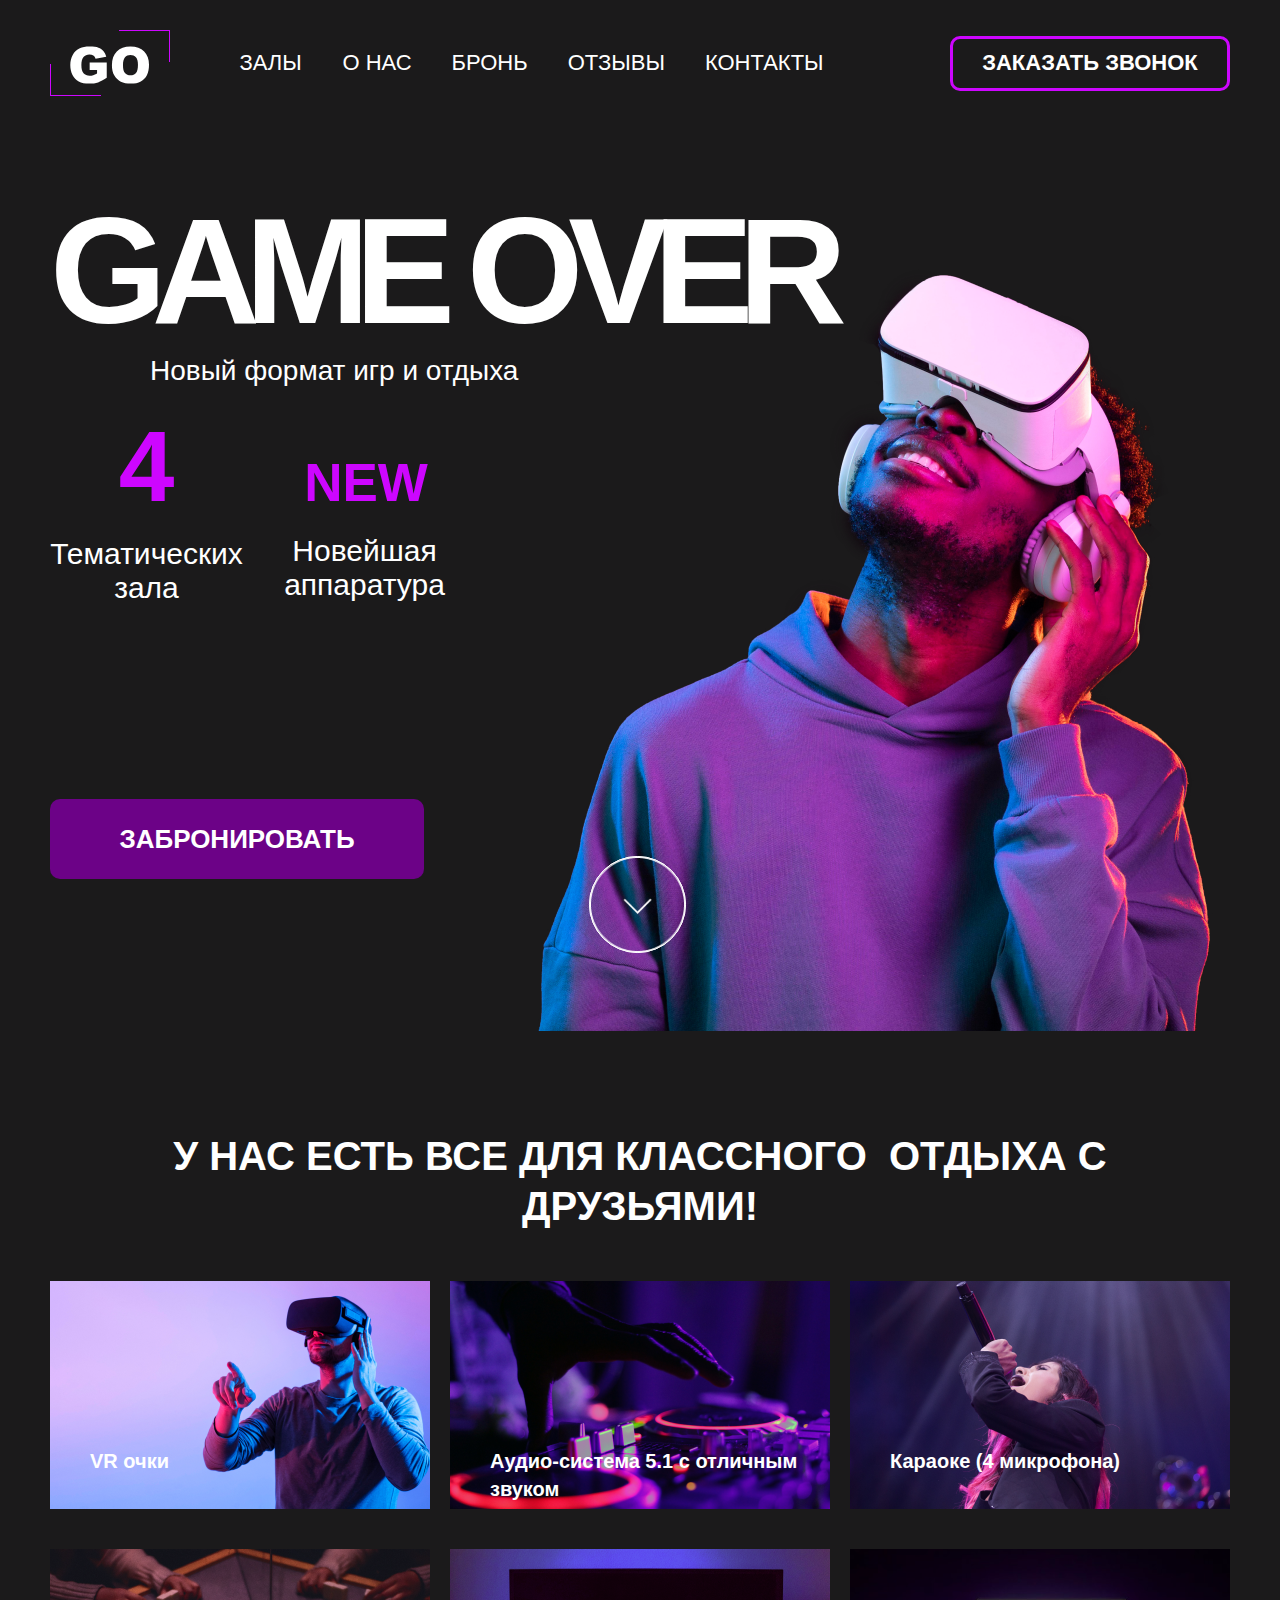
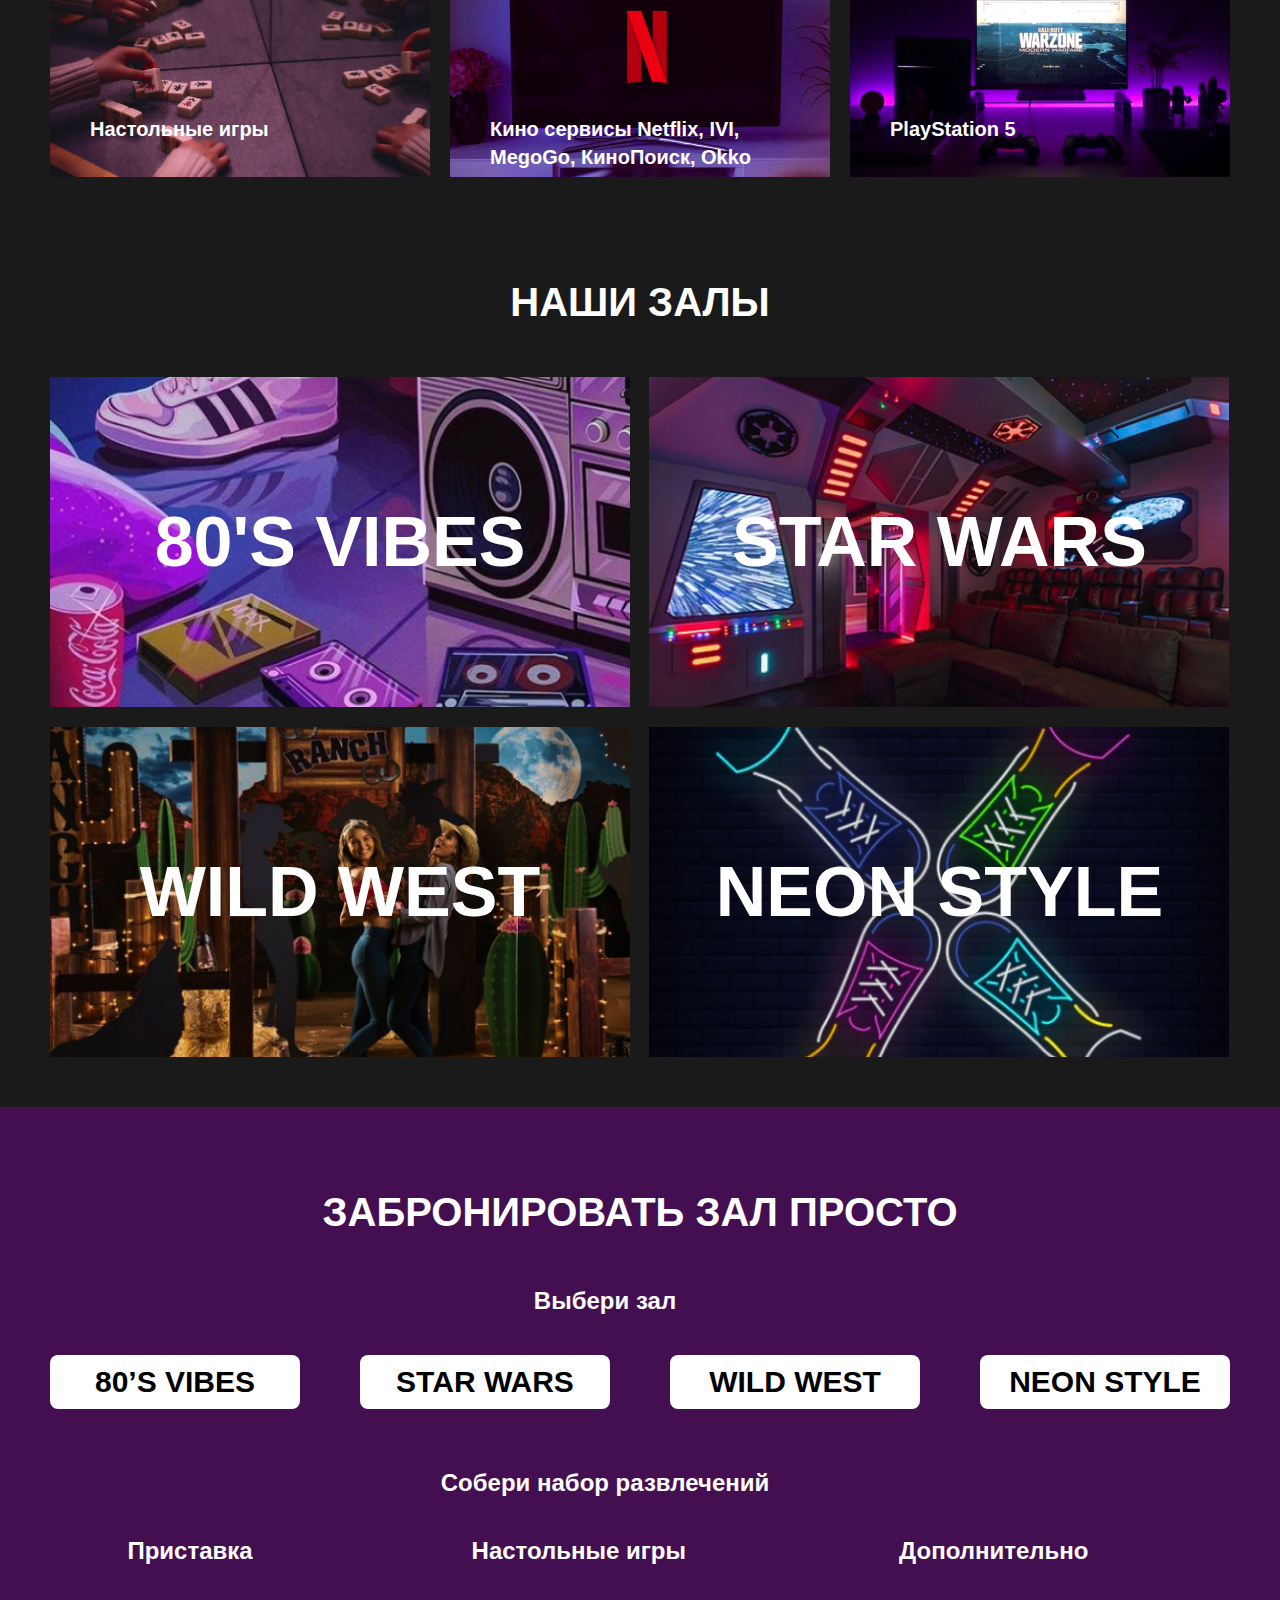
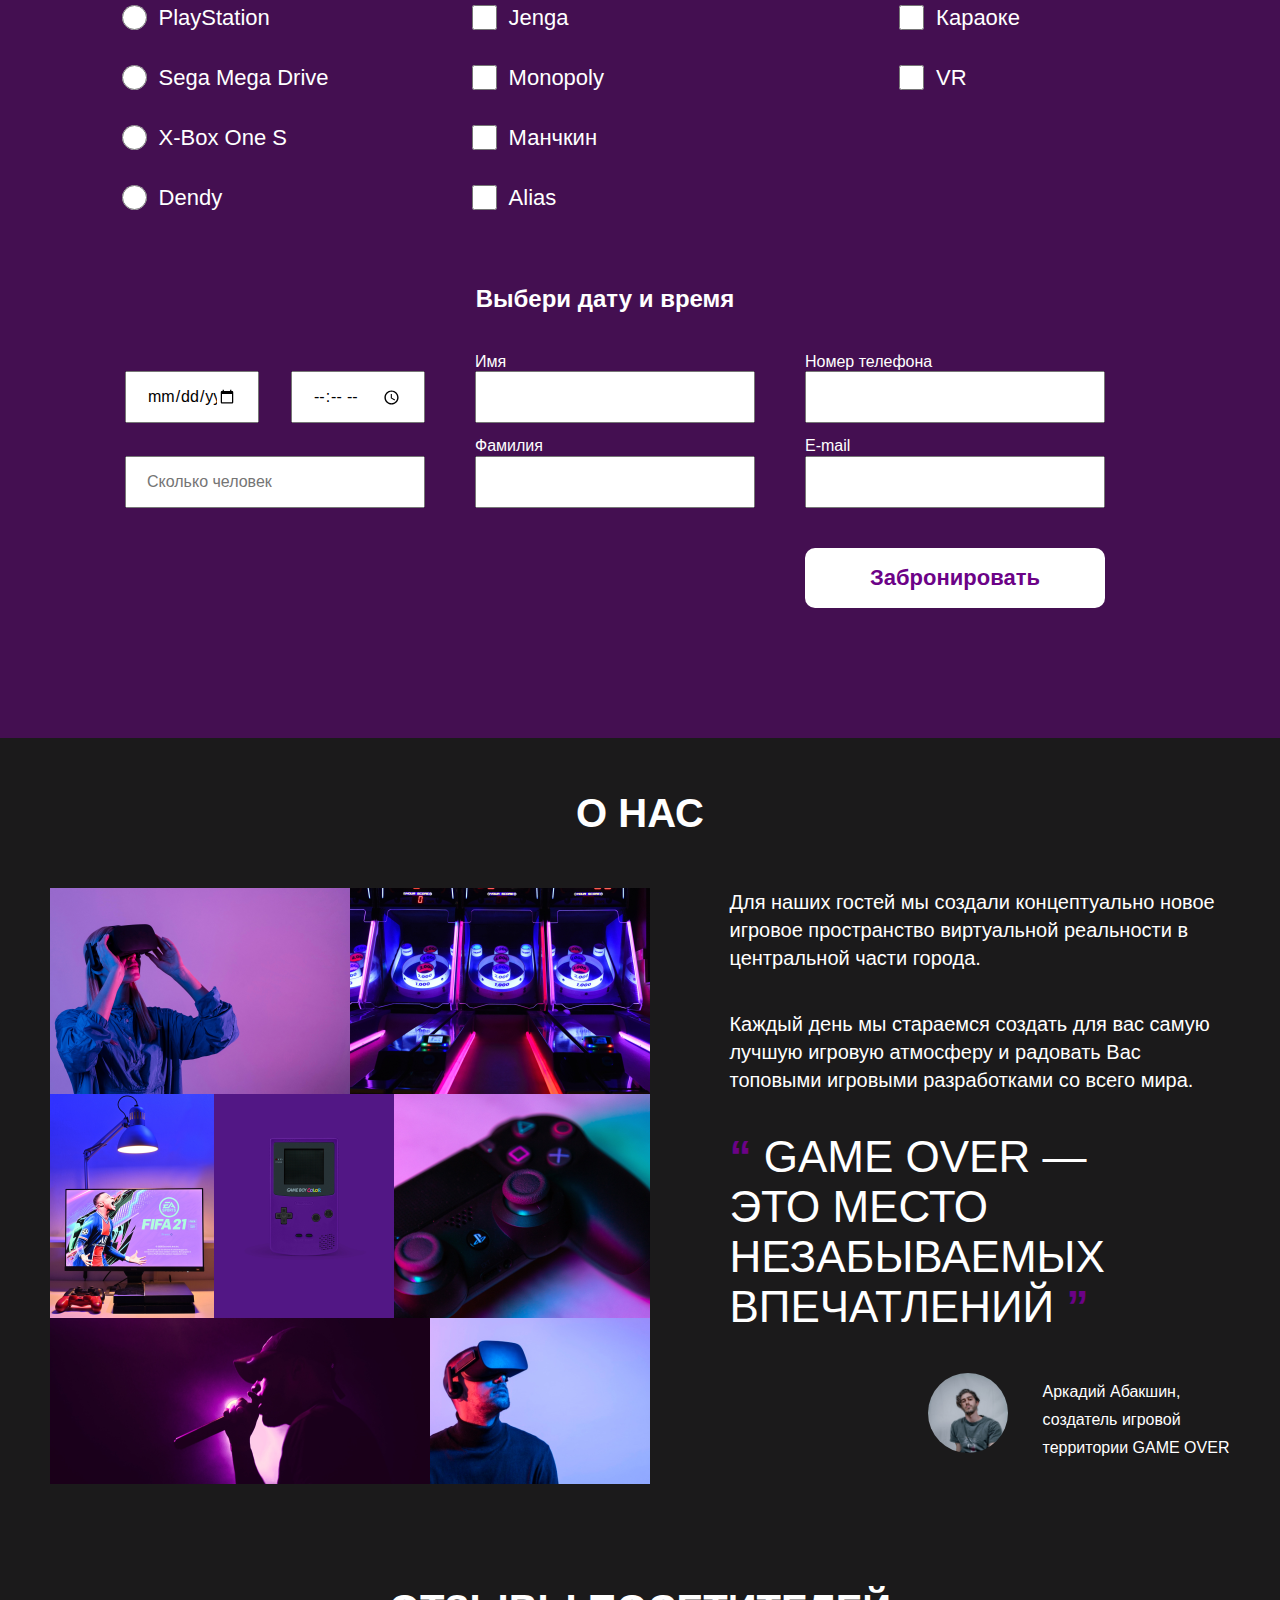
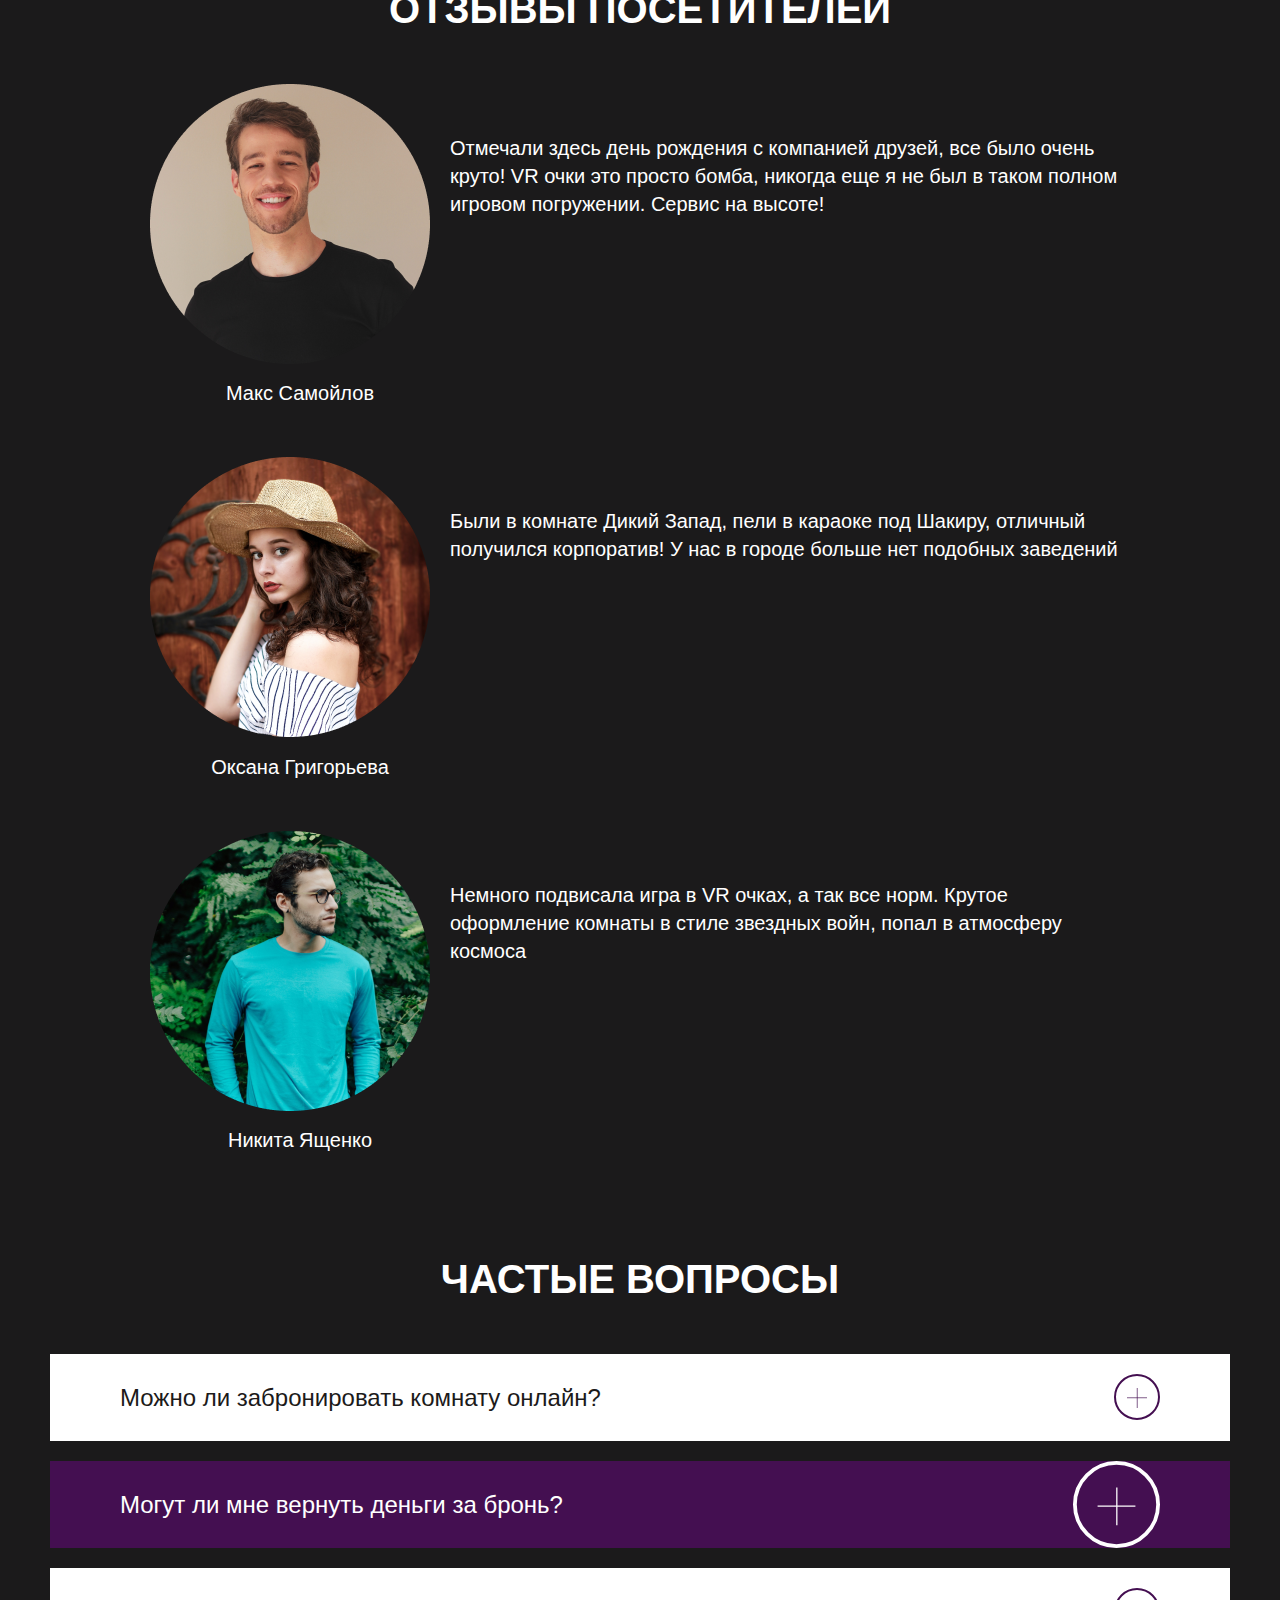
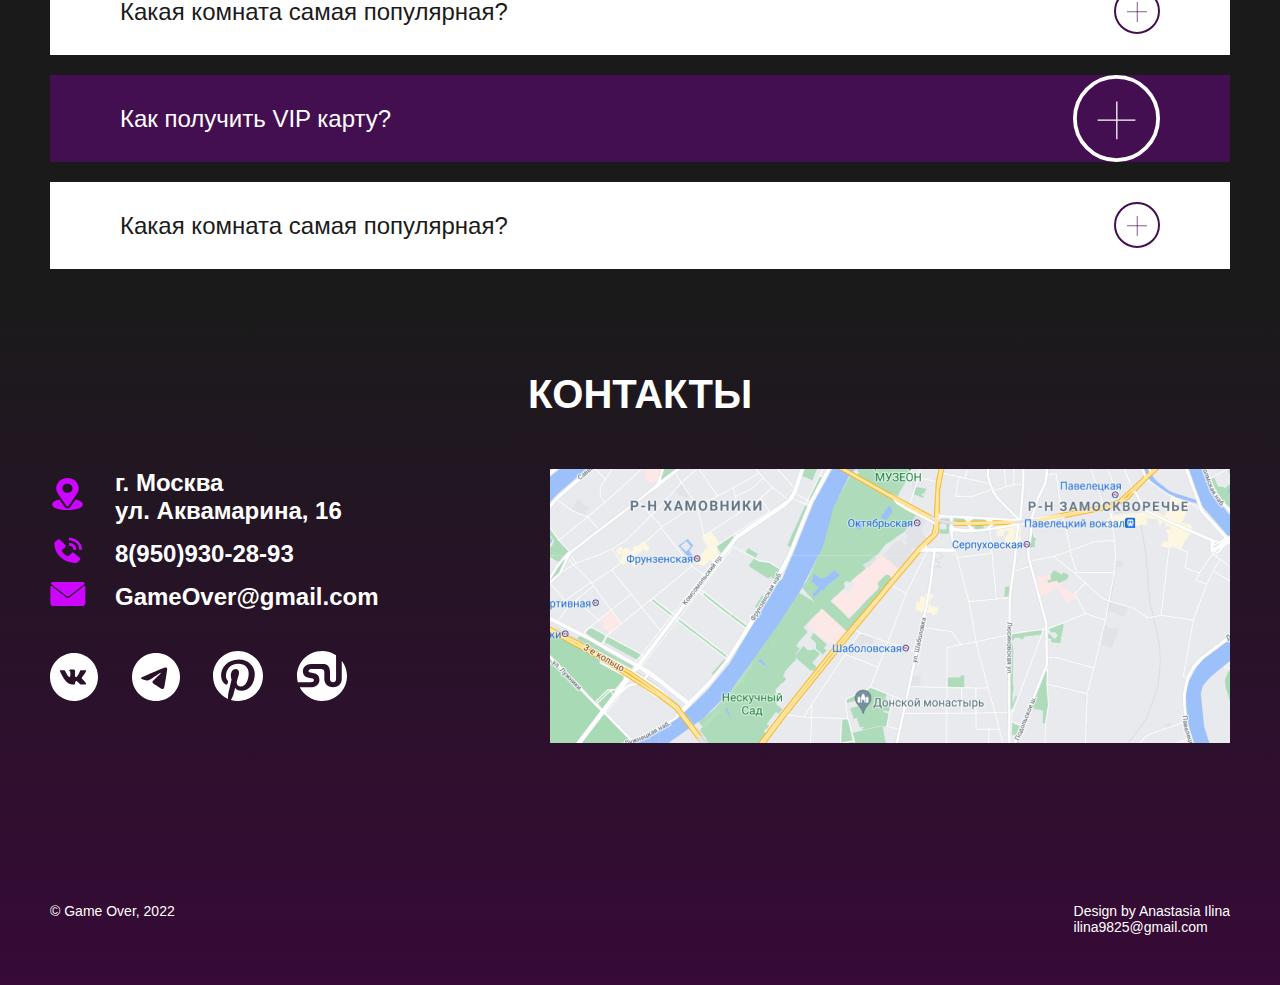
==== index.html @ ec6dc642 "поправил стили" ====
<!DOCTYPE html>
<html lang="en">
  <head>
    <meta charset="UTF-8" />
    <meta http-equiv="X-UA-Compatible" content="IE=edge" />
    <meta name="viewport" content="width=device-width, initial-scale=1.0" />
    <link rel="stylesheet" href="css/index.css" />
    <title>Document</title>
  </head>
  <body>
    <header class="header">
      <div class="container burger">
        <div class="logo">
          <img class="header__image" src="img/logo/logo.svg" alt="Логотип компании GO">
        </div>     
        <nav class="header__navigation">
          <ul class="header__list">                  
            <li class="header__item">
                <a class="header__link" href="#"> залы</a>
            </li>
            <li class="header__item">
                <a class="header__link" href="#"> О нас</a>
            </li>
            <li class="header__item">
                <a class="header__link" href="#"> Бронь</a>
            </li>
            <li class="header__item">
                <a class="header__link" href="#"> отзывы</a>
            </li>
            <li class="header__item header__item-margin">
                <a class="header__link" href="#"> Контакты</a>
            </li>
          </ul>
        </nav>
        <button class="header__button-top">Заказать звонок</button>
      </div>
    </header>

    <section class="banner">
          <div class="container">
            <div class="banner__title-container">
              <h1 class="banner__title">GAME OVER</h1>
              <p class="banner__label">Новый формат игр и отдыха</p>
              <div class="banner__column">
                <ul class="banner__list">
                  <li class="banner__item">
                    <p class="banner__text banner__text-4">4</p>
                  </li>
                  <li class="banner__item">
                    <p class="banner__text">Тематических зала</p>
                  </li>
                </ul>
                <ul class="banner__list">
                  <li class="banner__item">
                    <p class="banner__text banner__text-new">New</p> 
                  </li>
                  <li class="banner__item">
                    <p class="banner__text banner__text-newest">Новейшая аппаратура</p>
                  </li>
                </ul>
              </div>

              <button class="banner__button banner__button-btn">Забронировать</button>
              <button class="banner__button banner__button-btn2"><img src="img/down.png" alt=""></button>
              <a href="#galery" class="banner__button banner__button-btn2"></a>
            </div>
          </div>
    </section>
     
    <section class="our" id="galery">
      <div class="container">
          <h2 class="subtitle">У нас есть все для классного
            &nbsp;отдыха с друзьями!</h2>
          <ul class="our__list">
            <li class="our__item vr">
              <p class="our__text">VR очки</p>
            </li>
            <li class="our__item audio">
              <p class="our__text">Аудио-система 5.1  с отличным звуком</p>
            </li>
            <li class="our__item karaoke">
              <p class="our__text">Караоке (4 микрофона)</p>
            </li>
            <li class="our__item table-game">
              <p class="our__text">Настольные игры</p>
            </li>
            <li class="our__item cinema">
              <p class="our__text">Кино сервисы Netflix, IVI, MegoGo, КиноПоиск, Okko</p>
            </li>
            <li class="our__item game-station">
              <p class="our__text">РlаyStаtiоn 5</p>
            </li>
          </ul>
        </div>
    </section>

    <section class="halls">
        <div class="container">
          <h2 class="subtitle">наши залы</h2>
          <ul class="halls__list">
            <li class="halls__item old-vibes">
              <a href="#" class="halls__link">80's 
              vibes</a></li>
            <li class="halls__item star-wars">
              <a href="#" class="halls__link">star 
              wars</a> </li>
            <li class="halls__item wild-west">
              <a href="#" class="halls__link">wild 
              west</a> </li>
            <li class="halls__item neon-style">
              <a href="#" class="halls__link"> neon
               style</a></li>
          </ul>
        </div>
    </section>

    <section class="booking reserve">
        <div class="container">
          <form class="booking__form" action="https://jsonplaceholder.typicode.com/posts" id="my-form" method="post">
            <h2 class="subtitle booking__main container__title">Забронировать зал просто</h2>
            
           <fieldset class="booking__hall">
              <legend class="booking__title">Выбери зал</legend>
                
                  <input class="booking__input" id="rooms1" name="radio" type="radio" value="80’s vibes">
                  <label class="booking__btn" for="rooms1" >80’s vibes</label>
               
                  <input class="booking__input" id="rooms2" name="radio" type="radio" value="Star wars">
                  <label class="booking__btn" for="rooms2" >Star wars</label>
              
                  <input class="booking__input" id="rooms3" name="radio" type="radio" value="Wild west">
                  <label class="booking__btn" for="rooms3" >Wild west</label>
       
                  <input class="booking__input" id="rooms4" name="radio" type="radio" value="Neon style">
                  <label class="booking__btn" for="rooms4" >Neon style</label>
              

            </fieldset>
            
            <fieldset class="booking__funs">
                <legend class="booking__title">Собери набор развлечений</legend>
                <fieldset class="booking__play-table">
                    <legend class="booking__title">Приставка</legend>
                    <label class="booking__label" for="PlayStation">
                        <input class="booking__radio" type="radio" name="game_console" value="PlayStation">PlayStation
                    </label>
                    <label class="booking__label" for="Sega Mega Drive">
                        <input class="booking__radio" type="radio" name="game_console" value="Sega Mega Drive">Sega Mega Drive
                    </label>
                    <label class="booking__label" for="X-Box One S">
                        <input class="booking__radio" type="radio" name="game_console" value="X-Box One S">X-Box One S
                    </label>
                    <label class="booking__label" for="Dendy">
                        <input class="booking__radio" type="radio" name="game_console" value="Dendy">Dendy
                    </label>
                </fieldset>
            

                <fieldset class="booking__play-table">
                    <legend class="booking__title">Настольные игры</legend>
                    <label for="Jenga" class="booking__label">
                        <input class="booking__checkbox" type="checkbox" name="table_games" value="Jenga">Jenga
                    </label>
                    <label for="Monopoly" class="booking__label">
                        <input class="booking__checkbox" type="checkbox" name="table_games" value="Monopoly">Monopoly
                    </label>
                    <label for="Manchkin" class="booking__label">
                        <input class="booking__checkbox" type="checkbox" name="table_games" value="Manchkin">Манчкин
                    </label>
                    <label for="Alias" class="booking__label">
                        <input class="booking__checkbox" type="checkbox" name="table_games" value="Alias">Alias
                    </label>
                </fieldset>

                <fieldset class="booking__play-table">
                    <legend class= "booking__title">Дополнительно</legend>
                    <label for="Karaoke" class="booking__label">
                        <input class="booking__checkbox" type="checkbox" name="extra" value="Karaoke">Караоке
                    </label>
                    <label for="VR" class="booking__label">
                        <input class="booking__checkbox" type="checkbox" name="extra" value="VR">VR
                    </label>
                </fieldset>
            </fieldset>

            <fieldset class="booking__date-time">
                <legend class="booking__title">Выбери дату и время</legend>
                <label class="booking__legend booking__legend--arrow" for="date"> 
                    <input type="date" class="booking__day-time " name="date" id="date" placeholder="Дата" required>
                </label>

                <label class="booking__legend  booking__legend--arrow" for="time">
                    <input type="time" class="booking__day-time" name="time" id="time" placeholder="Время" >
                </label>
                <label class="booking__legend" for="name">Имя 
                    <input class="booking__day-time booking__day-time--long" type="text"  name="name" id="name" required>
                </label>
                <label class="booking__legend" for="phone">Номер телефона
                    <input class="booking__day-time booking__day-time--long-very" type="text"  name="phone" id="phone" required>
                </label>
                <label class="booking__legend  booking__legend--arrow" for="people">
                    <input class="booking__day-time booking__day-time--long-very " type="text"  name="people" id="people" placeholder="Сколько человек" required>
                </label>
                <label class="booking__legend" for="surname">Фамилия 
                    <input class="booking__day-time booking__day-time--long" type="text"  name="surname" id="surname" required>
                </label>
                <label class="booking__legend" for="E-mail">E-mail
                    <input class="booking__day-time booking__day-time--long-very" type="text" name="e-mail" id="E-mail">
                </label>
            </fieldset>
            <div class="booking__btn-submit">
                <button class="booking__submit" type="submit" formtarget="_blank">Забронировать</button> 
            </div>
        </form>
        </div>
    </section>

    <section class="block about-us" id="about">
        <div class="container">
          <h2 class="subtitle">О нас</h2>
          <div class="about-us__bg about-us__content">
          </div>
          <div class="about-us__text about-us__content">
            <p class="about-us__paragraph">
              Для наших гостей мы создали
              концептуально новое 
              игровое пространство виртуальной
                реальности
              в центральной части города.
              </p>
              <p class="about-us__paragraph">
              Каждый день мы стараемся создать для вас самую лучшую игровую
              атмосферу и радовать Вас топовыми игровыми разработками со всего
              мира.
            </p>
          
            <blockquote class="about-us__bq">
              <q class="about-us__quote"> <span class="about-us__cite">GAME OVER — 
                это место 
                незабываемых
                 впечатлений</span>  </q>
            </blockquote>
            <figure class="about-us__image">
              <img src="img/arkady.png" alt="Аркадий" class="about-us__icon">
            <figcaption class="about-us__decrioption">Аркадий Абакшин,
               создатель игровой 
              территории GAME OVER</figcaption>
            </figure>
          </div>
    </section>
    <section class="block comment">
        <div class="container">
          <h2 class="subtitle">Отзывы посетителей</h2>
          <ul class="comment__list">
            <li class="comment__item">
              <figure class="comment__box-img">
                <img class="comment__image" src="img/person/person1.png" alt="person1">
                <figcaption class="comment__box-name">Макс Самойлов</figcaption>
              </figure>
              <p class="comment__review">
                Отмечали здесь день рождения с компанией друзей, все было очень круто! VR очки это просто бомба, никогда еще я не был в таком полном игровом погружении. Сервис на высоте!
              </p>
            </li>
            <li class="comment__item">
              <figure class="comment__box-img">
                <img class="comment__image" src="img/person/person2.png" alt="person2">
                <figcaption class="comment__box-name ">Оксана Григорьева</figcaption>
              </figure>
              <p class="comment__review">
                Были в комнате Дикий Запад, пели в караоке под Шакиру, отличный получился корпоратив! У нас в городе больше нет подобных заведений
              </p>
            </li>
            <li class="comment__item">
              <figure class="comment__box-img">
                <img class="comment__image" src="img/person/person3.png" alt="person3">
                <figcaption class="comment__box-name">Никита Ященко</figcaption>
              </figure>
              <p class="comment__review">
                Немного подвисала игра в VR очках, а так все норм. Крутое оформление комнаты в стиле звездных войн, попал в атмосферу космоса
              </p>
            </li>
          </ul>
        </div>

    </section>
    
    <section class="block faq" id="faq">
        <div class="container">
          <h2 class="subtitle">Частые вопросы</h2>
<!--
  <ul class="faq__list">
            <li class="faq__item">Можно ли забронировать комнату онлайн?</li>
            <li class="faq__item">Могут ли мне вернуть деньги за бронь?</li>
            <li class="faq__item">Какая комната самая лучшая</li>
            <li class="faq__item">Как получить VIP карту?</li>
            <li class="faq__item">Какая комната самая популярная?</li>
          </ul>
-->


          <ul class="faq__list">
            <li class="faq__item faq__item_violet">
              <button class="faq__btn faq__btn_violet" >
                <span class="faq__btn-span">Можно ли забронировать комнату онлайн?</span>
              </button>
            </li>
  
            <li class="faq__item faq__item_white">
              <button class="faq__btn faq__btn_white" >
                <span class="faq__btn-span">Могут ли мне вернуть деньги за бронь?</span>
              </button>
            </li>
  
            <li class="faq__item faq__item_violet">
              <button class="faq__btn faq__btn_violet" >
                <span class="faq__btn-span">Какая комната самая популярная?</span>
              </button>
            </li>
  
            <li class="faq__item faq__item_white">
              <button class="faq__btn faq__btn_white" >
                <span class="faq__btn-span">Как получить VIP карту?</span>
              </button>
            </li>
  
            <li class="faq__item faq__item_violet">
              <button class="faq__btn faq__btn_violet" >
                <span class="faq__btn-span">Какая комната самая популярная?</span>
              </button>
            </li>
          </ul>


        </div>
    </section>
    <footer class="footer">
        <div class="container">
          <h2 class="subtitle">Контакты</h2>
          <div class="footer__flex">
            <div class="contacts social">
              <address class="contacts">
                <ul class="contacts__list">
                <li class="contacts__item location"><p class="contacts__location">г. Москва&nbsp;
                  ул.&nbsp;Аквамарина, 16</p>
                   </li>
                <li class="contacts__item phone"><p class="contacts__location">8(950)930-28-93</p></a></li>
                <li class="contacts__item mail"><p class="contacts__location">GameOver@gmail.com</p></a> </li>
              </ul>
              <ul class="social__list">
                <li class="social__item">
                  <a href="#" target="_blank" class="social__link">
                    <svg width="48" height="48" viewBox="0 0 48 48" fill="currentColor" xmlns="http://www.w3.org/2000/svg">
                      <path d="M23.9999 0C10.7449 0 -0.00012207 10.745 -0.00012207 24C-0.00012207 37.255 10.7449 48 23.9999 48C37.2549 48 47.9999 37.255 47.9999 24C47.9999 10.745 37.2549 0 23.9999 0ZM33.2299 27.0775C33.2299 27.0775 35.3524 29.1725 35.8749 30.145C35.8899 30.165 35.8974 30.185 35.9024 30.195C36.1149 30.5525 36.1649 30.83 36.0599 31.0375C35.8849 31.3825 35.2849 31.5525 35.0799 31.5675H31.3299C31.0699 31.5675 30.5249 31.5 29.8649 31.045C29.3574 30.69 28.8574 30.1075 28.3699 29.54C27.6424 28.695 27.0124 27.965 26.3774 27.965C26.2967 27.9649 26.2166 27.9775 26.1399 28.0025C25.6599 28.1575 25.0449 28.8425 25.0449 30.6675C25.0449 31.2375 24.5949 31.565 24.2774 31.565H22.5599C21.9749 31.565 18.9274 31.36 16.2274 28.5125C12.9224 25.025 9.94738 18.03 9.92238 17.965C9.73488 17.5125 10.1224 17.27 10.5449 17.27H14.3324C14.8374 17.27 15.0024 17.5775 15.1174 17.85C15.2524 18.1675 15.7474 19.43 16.5599 20.85C17.8774 23.165 18.6849 24.105 19.3324 24.105C19.4538 24.1036 19.573 24.0727 19.6799 24.015C20.5249 23.545 20.3674 20.5325 20.3299 19.9075C20.3299 19.79 20.3274 18.56 19.8949 17.97C19.5849 17.5425 19.0574 17.38 18.7374 17.32C18.8669 17.1413 19.0375 16.9964 19.2349 16.8975C19.8149 16.6075 20.8599 16.565 21.8974 16.565H22.4749C23.5999 16.58 23.8899 16.6525 24.2974 16.755C25.1224 16.9525 25.1399 17.485 25.0674 19.3075C25.0449 19.825 25.0224 20.41 25.0224 21.1C25.0224 21.25 25.0149 21.41 25.0149 21.58C24.9899 22.5075 24.9599 23.56 25.6149 23.9925C25.7003 24.0461 25.799 24.0746 25.8999 24.075C26.1274 24.075 26.8124 24.075 28.6674 20.8925C29.2395 19.8681 29.7366 18.8037 30.1549 17.7075C30.1924 17.6425 30.3024 17.4425 30.4324 17.365C30.5283 17.3161 30.6347 17.2912 30.7424 17.2925H35.1949C35.6799 17.2925 36.0124 17.365 36.0749 17.5525C36.1849 17.85 36.0549 18.7575 34.0224 21.51L33.1149 22.7075C31.2724 25.1225 31.2724 25.245 33.2299 27.0775Z"/>
                    </svg>
                  </a>
                </li>
                <li class="social__item">
                  <a href="#" target="_blank" class="social__link">
                    <svg width="48" height="48" viewBox="0 0 48 48" fill="currentColor" xmlns="http://www.w3.org/2000/svg">
                      <path d="M47.9999 24C47.9999 30.3652 45.4713 36.4697 40.9704 40.9706C36.4696 45.4714 30.3651 48 23.9999 48C17.6347 48 11.5302 45.4714 7.02932 40.9706C2.52844 36.4697 -0.00012207 30.3652 -0.00012207 24C-0.00012207 17.6348 2.52844 11.5303 7.02932 7.02944C11.5302 2.52856 17.6347 0 23.9999 0C30.3651 0 36.4696 2.52856 40.9704 7.02944C45.4713 11.5303 47.9999 17.6348 47.9999 24ZM24.8609 17.718C22.5269 18.69 17.8589 20.7 10.8629 23.748C9.72888 24.198 9.13188 24.642 9.07788 25.074C8.98788 25.803 9.90288 26.091 11.1479 26.484L11.6729 26.649C12.8969 27.048 14.5469 27.513 15.4019 27.531C16.1819 27.549 17.0489 27.231 18.0059 26.571C24.5429 22.158 27.9179 19.929 28.1279 19.881C28.2779 19.845 28.4879 19.803 28.6259 19.929C28.7669 20.052 28.7519 20.289 28.7369 20.352C28.6469 20.739 25.0559 24.075 23.1989 25.803C22.6199 26.343 22.2089 26.724 22.1249 26.811C21.9399 27 21.7519 27.1861 21.5609 27.369C20.4209 28.467 19.5689 29.289 21.6059 30.633C22.5869 31.281 23.3729 31.812 24.1559 32.346C25.0079 32.928 25.8599 33.507 26.9639 34.233C27.2429 34.413 27.5129 34.608 27.7739 34.794C28.7669 35.502 29.6639 36.138 30.7649 36.036C31.4069 35.976 32.0699 35.376 32.4059 33.576C33.2009 29.325 34.7639 20.118 35.1239 16.323C35.1458 16.0075 35.1328 15.6906 35.0849 15.378C35.0566 15.1258 34.9346 14.8934 34.7429 14.727C34.4699 14.5386 34.1445 14.4409 33.8129 14.448C32.9129 14.463 31.5239 14.946 24.8609 17.718Z"/>
                      </svg>
                  </a>
                </li>
                <li class="social__item">
                  <a href="#" target="_blank" class="social__link">
                    <svg width="50" height="50" viewBox="0 0 50 50" fill="currentColor" xmlns="http://www.w3.org/2000/svg">
                      <path d="M25.0005 0C11.1947 0 -0.000152588 11.1936 -0.000152588 25.0006C-0.000152588 35.2378 6.15562 44.0314 14.9646 47.8981C14.8941 46.1526 14.9511 44.0558 15.3998 42.159C15.8806 40.1282 18.6165 28.5359 18.6165 28.5359C18.6165 28.5359 17.8178 26.9397 17.8178 24.5808C17.8178 20.8763 19.9652 18.1077 22.6383 18.1077C24.912 18.1077 26.0107 19.8154 26.0107 21.8609C26.0107 24.1468 24.5537 27.5635 23.8037 30.7327C23.1768 33.3859 25.1338 35.5481 27.7498 35.5481C32.4864 35.5481 35.6761 29.4647 35.6761 22.2558C35.6761 16.7782 31.9864 12.6769 25.2742 12.6769C17.6902 12.6769 12.9659 18.3321 12.9659 24.6487C12.9659 26.8282 13.6082 28.3635 14.6146 29.5513C15.0768 30.0981 15.1409 30.318 14.9736 30.9462C14.8537 31.4058 14.5781 32.5128 14.4646 32.9519C14.2986 33.5853 13.7857 33.8109 13.2127 33.5776C9.71972 32.1513 8.0928 28.3263 8.0928 24.0263C8.0928 16.9237 14.0819 8.40898 25.9601 8.40898C35.5056 8.40898 41.7877 15.316 41.7877 22.732C41.7877 32.5378 36.3351 39.8647 28.2979 39.8647C25.5998 39.8647 23.0607 38.4051 22.1909 36.7487C22.1909 36.7487 20.7396 42.5077 20.4325 43.6218C19.9024 45.5494 18.8646 47.4763 17.9159 48.9769C20.2162 49.6571 22.6024 50.0025 25.0011 50.0026C38.8063 50.0013 49.9998 38.8071 49.9998 25.0006C49.9998 11.1936 38.8063 0 25.0005 0Z"/>
                      </svg>
                  </a>
                </li>
                <li class="social__item">
                  <a href="#" target="_blank" class="social__link">
                    <svg width="50" height="50" viewBox="0 0 50 50" fill="currentColor" xmlns="http://www.w3.org/2000/svg">
                      <path fill-rule="evenodd" clip-rule="evenodd" d="M44.7441 9.66919C48.1583 14.0494 50.0085 19.4463 49.9999 24.9999C49.9999 38.8051 38.805 49.9999 25.0006 49.9999C15.2871 49.9999 6.86597 44.4576 2.72751 36.3647H13.6237C18.816 36.3647 22.4429 33.566 22.4429 29.0923C22.4429 19.6108 11.5051 23.4737 11.5051 20.1089C11.5051 18.4878 12.8057 17.898 15.1858 17.898H22.7692C24.8711 17.898 27.3435 18.275 27.3435 20.5685V28.1243C27.3435 33.5955 31.6159 36.364 36.0441 36.364C40.548 36.364 44.7435 33.5955 44.7435 28.1243V9.66919H44.7441V9.66919Z"/>
                      <path fill-rule="evenodd" clip-rule="evenodd" d="M25.0005 2.43241e-05C30.0173 -0.00698868 34.919 1.50262 39.0626 4.33079V28.3013C39.0626 29.9628 37.7037 31.3224 36.0447 31.3224C34.3838 31.3224 33.0261 29.9628 33.0261 28.3013V21.1186C33.0261 15.3846 30.1242 12.9994 26.3447 12.9994H14.0441C9.59088 12.9994 5.89665 15.834 5.89665 20.3289C5.89665 22.6289 6.8819 25.9994 11.5415 26.8353C15.337 27.5186 16.8351 27.3199 16.8351 29.3506C16.8351 31.3224 14.6261 31.3224 11.7101 31.3224H0.808189C0.269676 29.2582 -0.0019826 27.1334 -0.000143311 25C-0.000143311 11.1981 11.196 2.43241e-05 25.0005 2.43241e-05Z"/>
                      </svg>
                  </a>
                </li>
              </ul>
              </address>
              
            </div>
            <div class="map">
                <img src="img/map/map.png" alt="Местонахождение на карте">
            </div>
          </div>  

          <div class="footer__bottom">

            <div class="footer__bottom-left">
              <p class="footer__bottom-left-text">© Game Over, 2022</p>
            </div>

            <div class="footer__bottom-right">
              <p class="footer__bottom-right-text">Design by Anastasia Ilina</p>
              <a class="footer__bottom-right-link" href="mailto:ilina9825@gmail.com">ilina9825@gmail.com</a>
            </div>
            
          </div>

        </div>
    </footer>
  </body>
</html>
---- css/index.css ----
@import "normalize.css";
@import "global.css";
@import "nav.css";
@import "header.css";
@import "banner.css";
@import "our.css";
@import "halls.css";
@import "booking.css";
@import "faq.css";
@import "about-us.css";
@import "comment.css";
@import "address.css";
@import "booking.css";
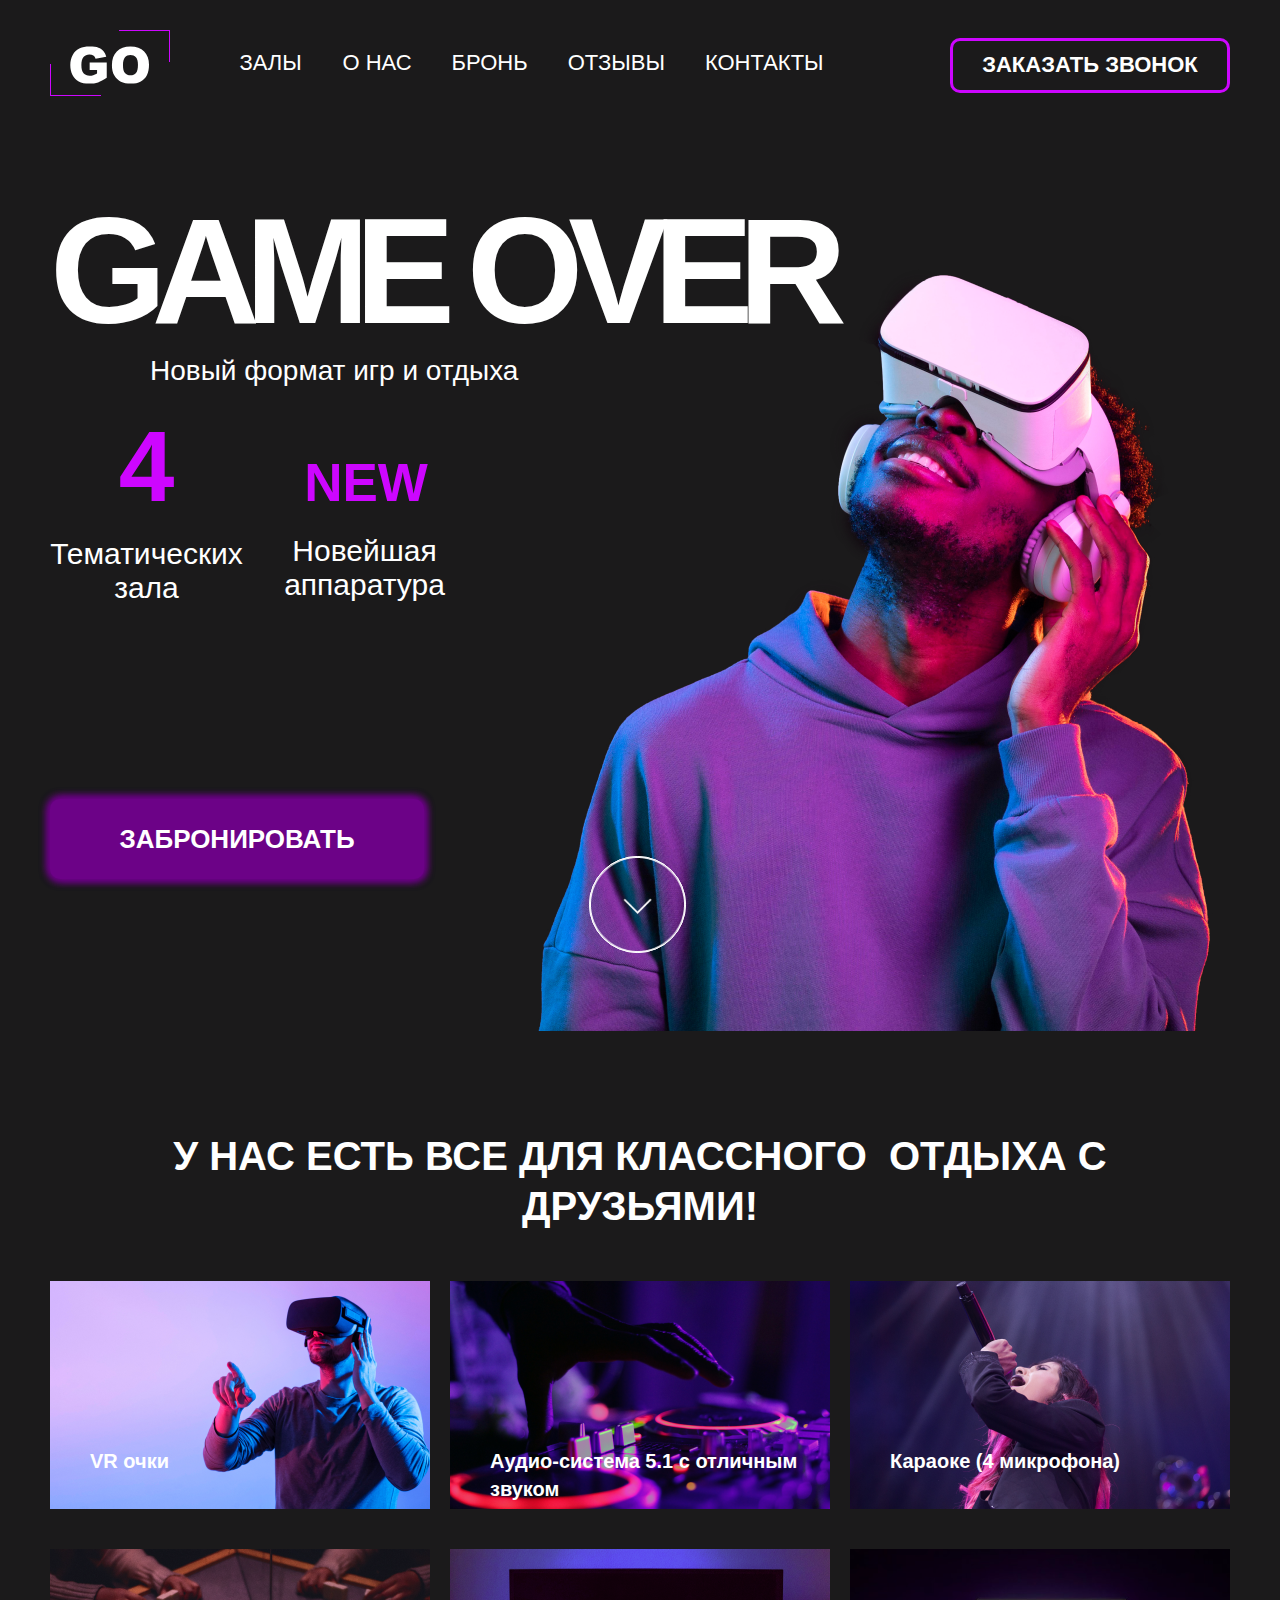
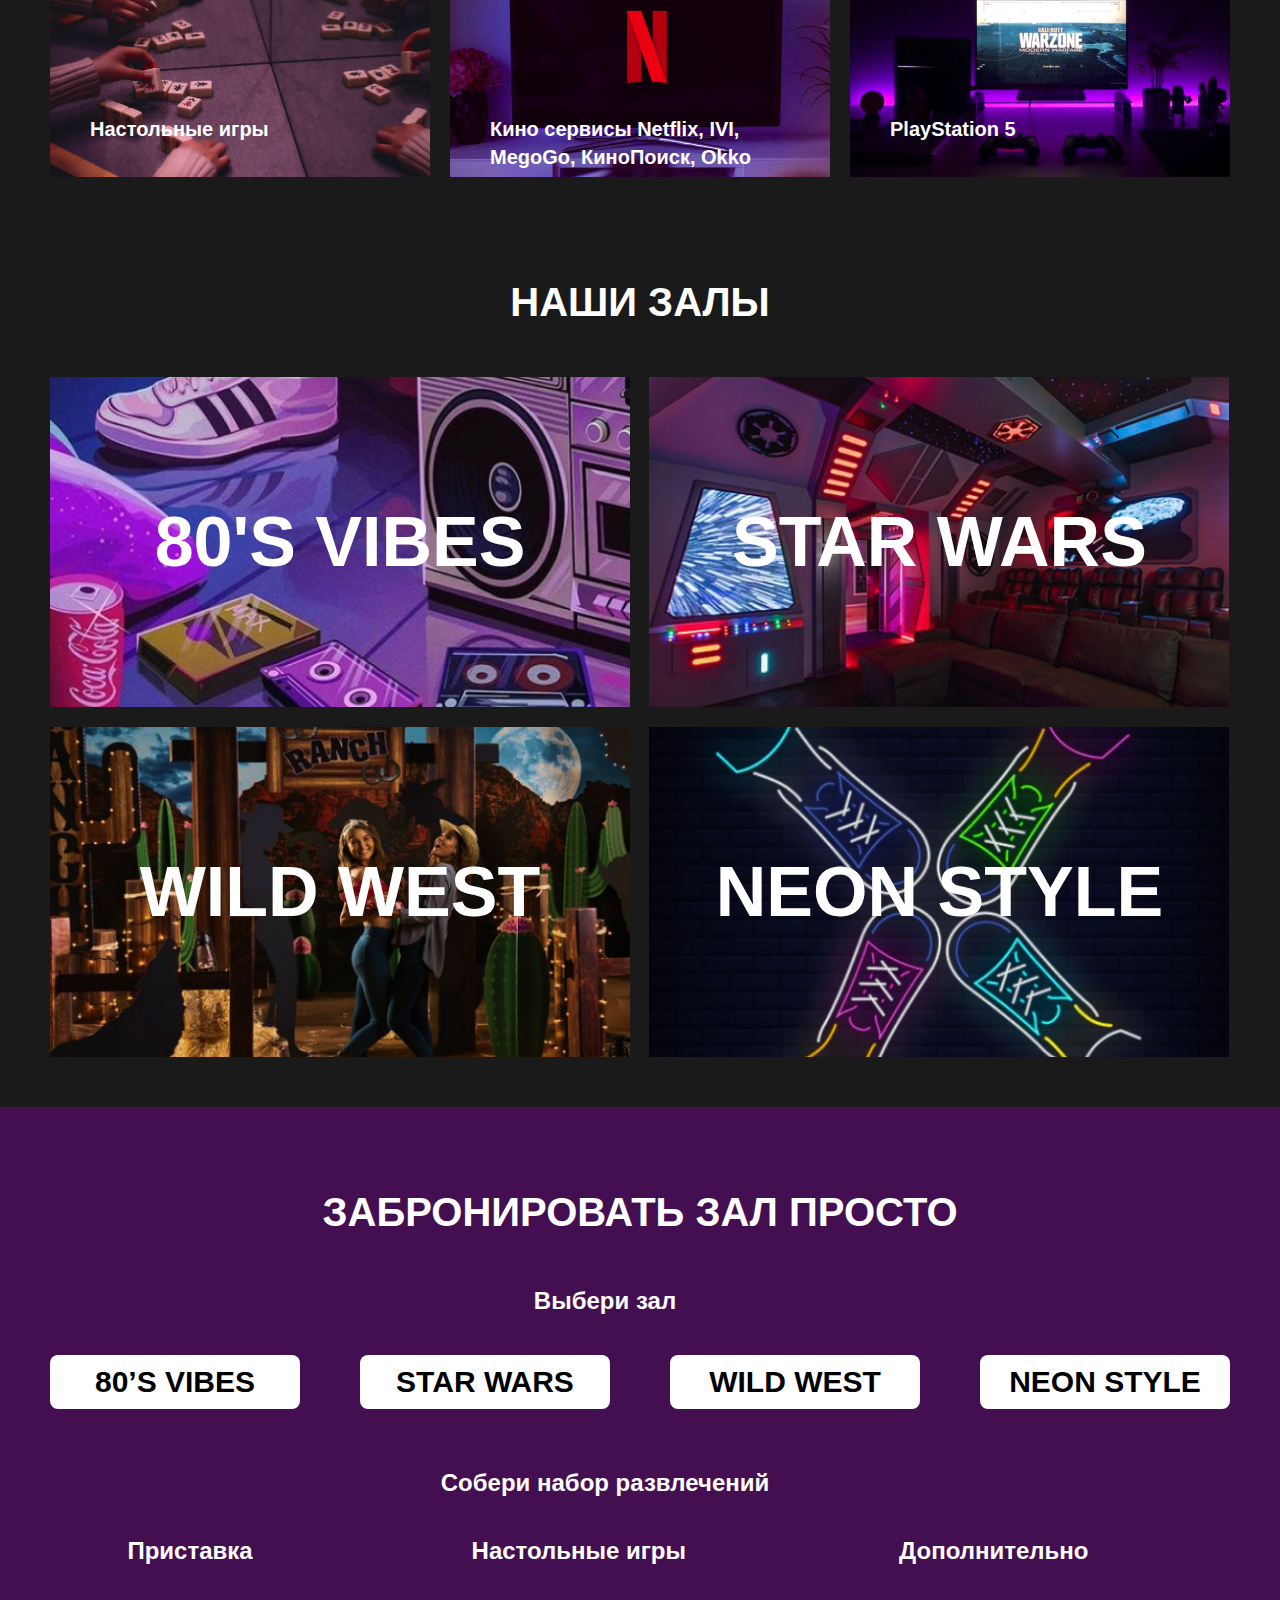
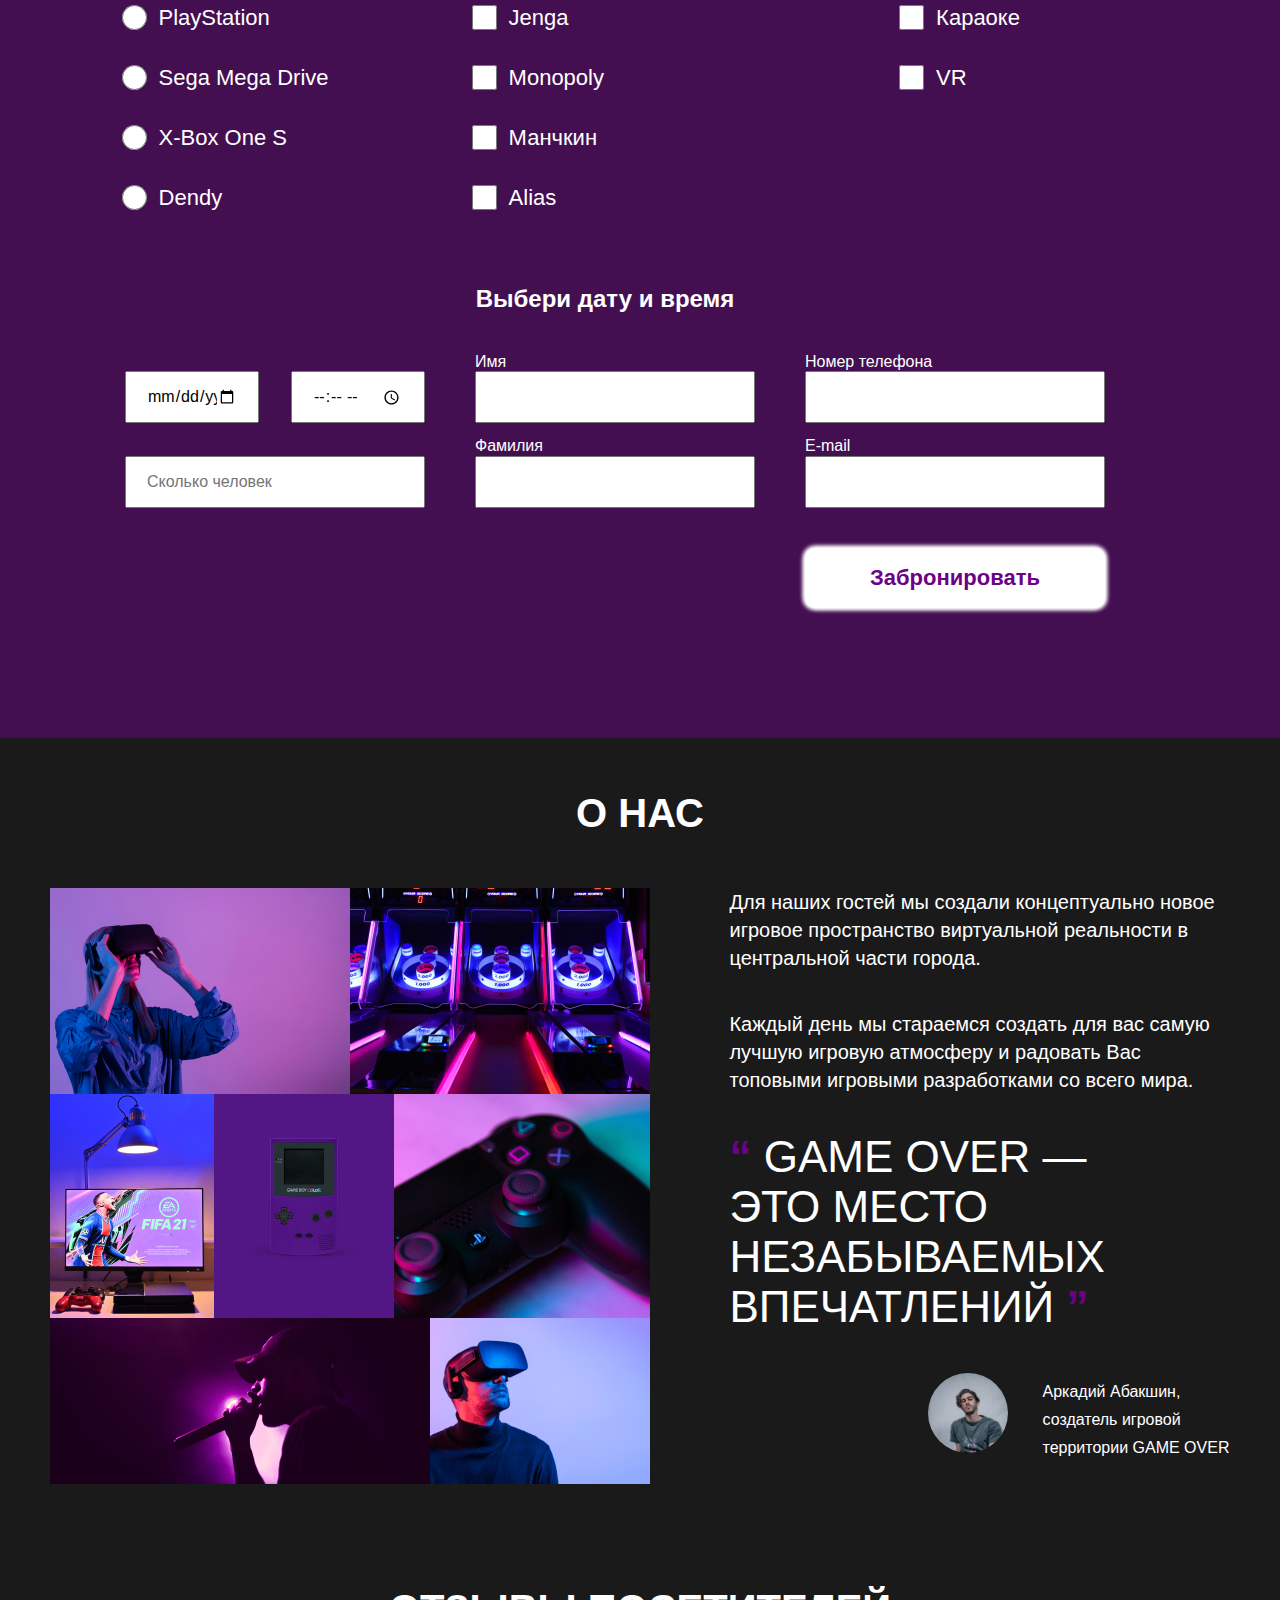
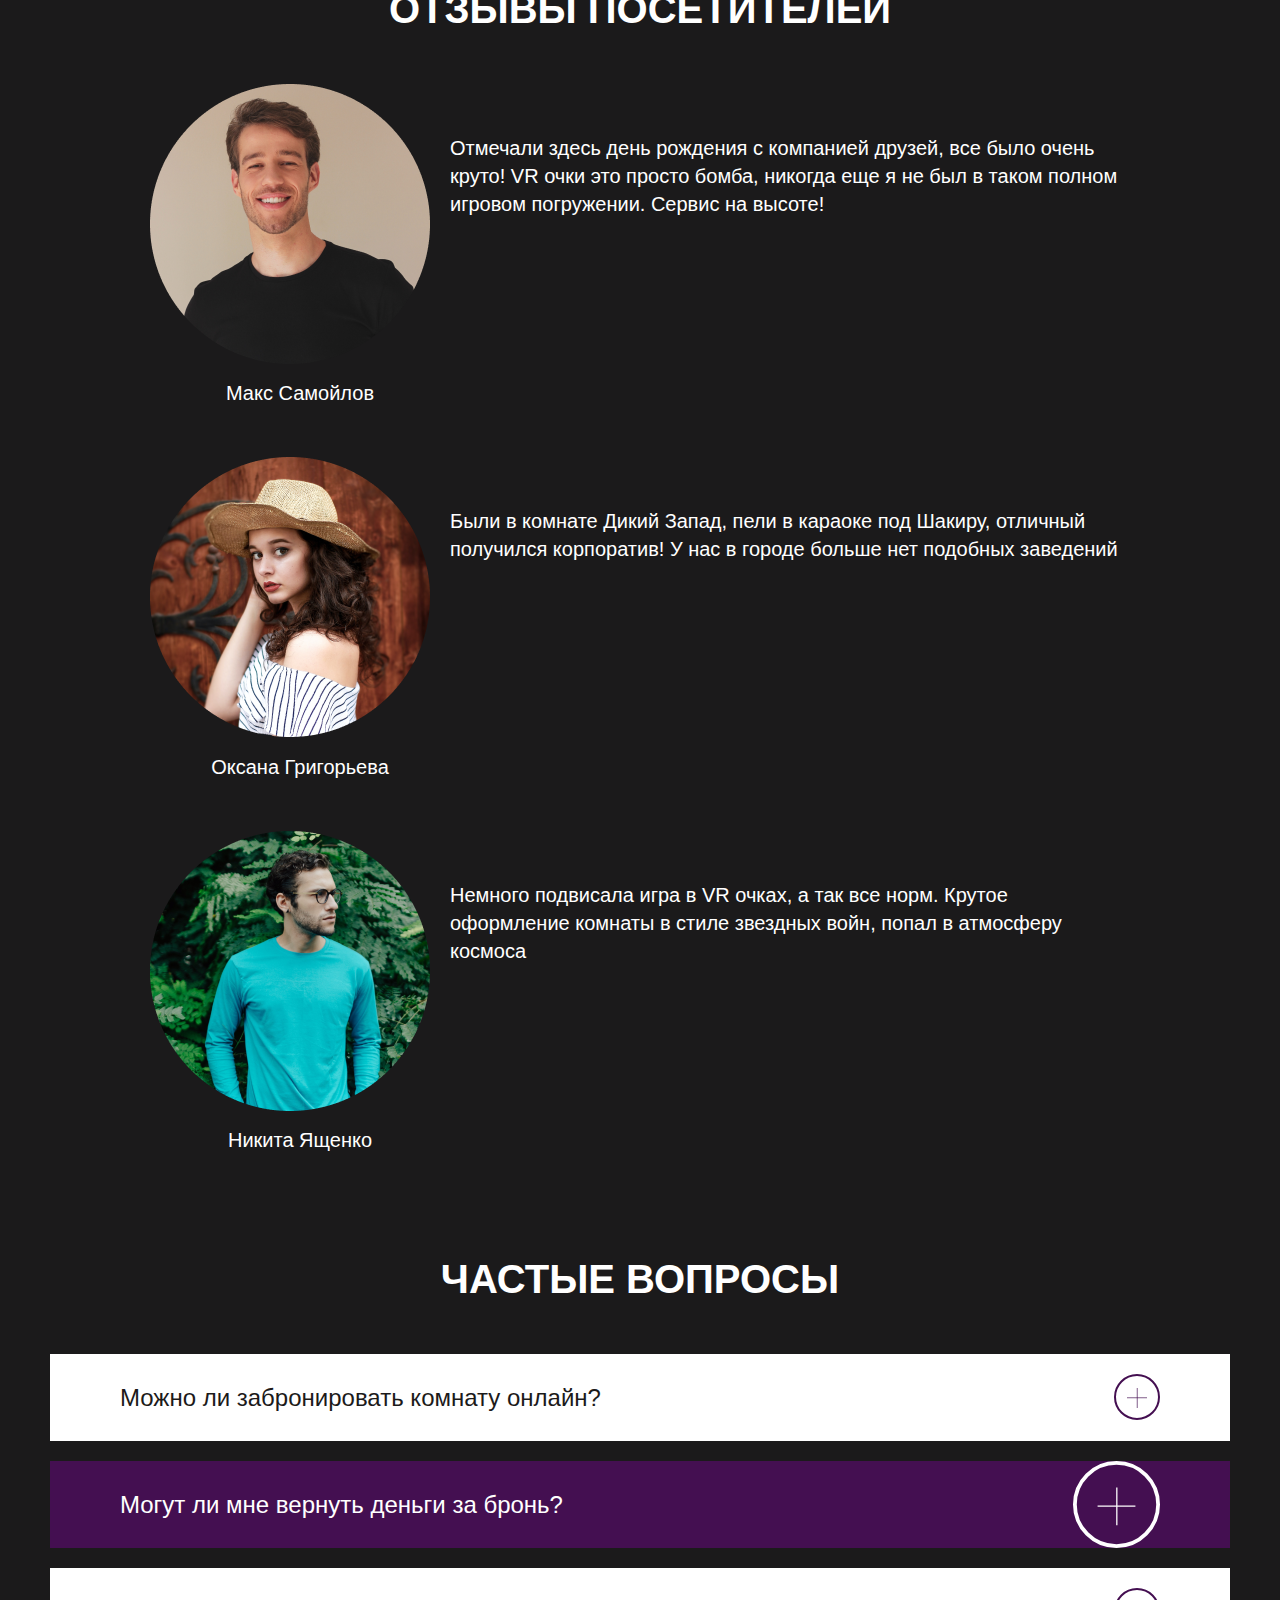
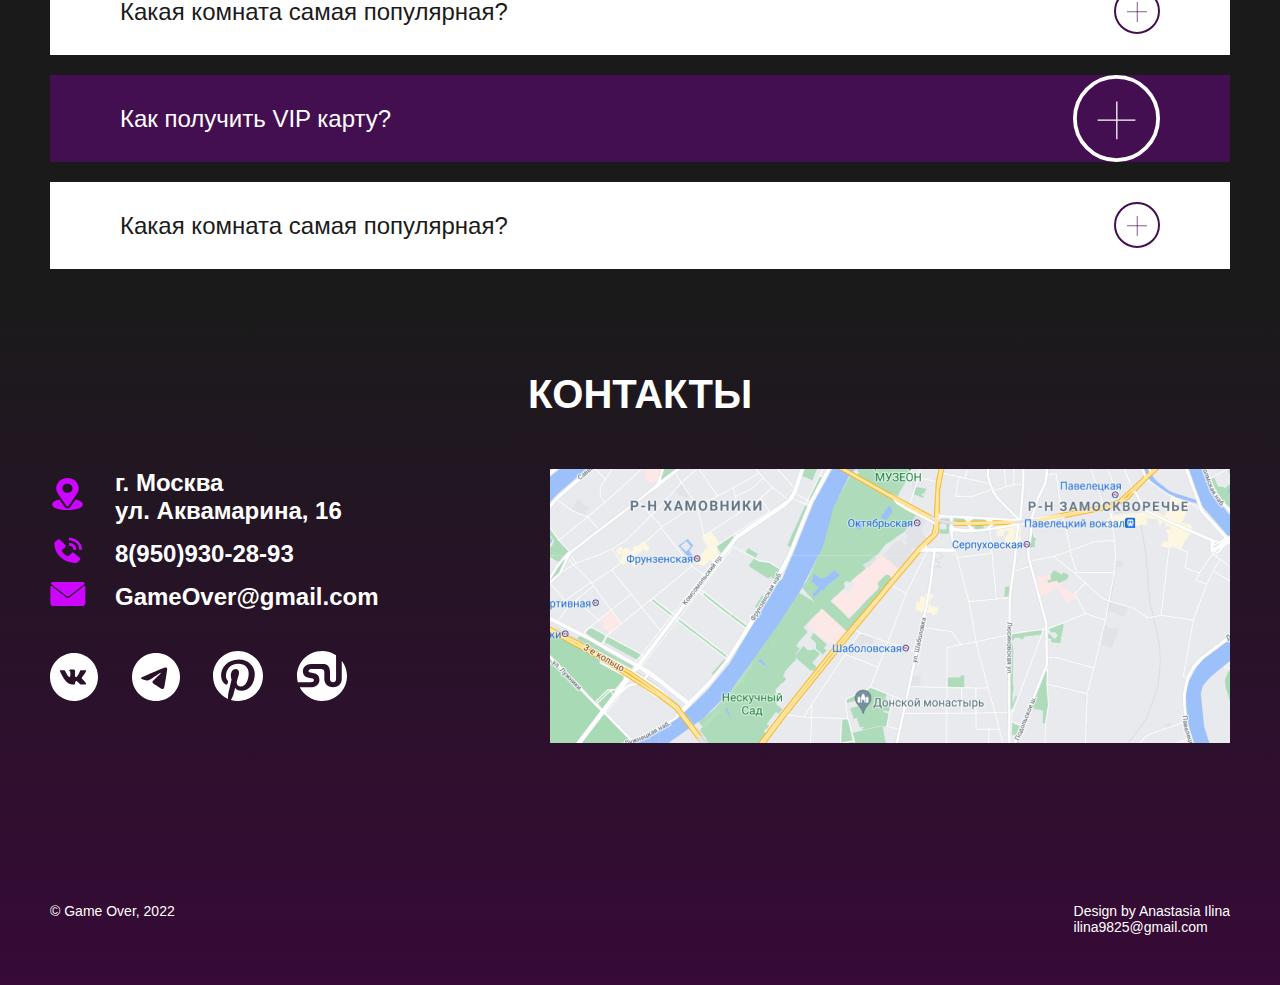
==== commit af8a23a9: "исправил ошибки частично" ====
--- a/index.html
+++ b/index.html
@@ -10,29 +10,29 @@
   <body>
     <header class="header">
       <div class="container burger">
-        <div class="logo">
+        <div class="logo" tabindex="1">
           <img class="header__image" src="img/logo/logo.svg" alt="Логотип компании GO">
         </div>     
         <nav class="header__navigation">
           <ul class="header__list">                  
             <li class="header__item">
-                <a class="header__link" href="#"> залы</a>
+                <a class="header__link" href="#" tabindex="2"> залы</a>
             </li>
             <li class="header__item">
-                <a class="header__link" href="#"> О нас</a>
+                <a class="header__link" href="#" tabindex="3"> О нас</a>
             </li>
             <li class="header__item">
-                <a class="header__link" href="#"> Бронь</a>
+                <a class="header__link" href="#" tabindex="4"> Бронь</a>
             </li>
             <li class="header__item">
-                <a class="header__link" href="#"> отзывы</a>
+                <a class="header__link" href="#" tabindex="5"> отзывы</a>
             </li>
             <li class="header__item header__item-margin">
-                <a class="header__link" href="#"> Контакты</a>
+                <a class="header__link" href="#" tabindex="6"> Контакты</a>
             </li>
           </ul>
         </nav>
-        <button class="header__button-top">Заказать звонок</button>
+        <button class="header__button-top" tabindex="7">Заказать звонок</button>
       </div>
     </header>
 
@@ -60,9 +60,9 @@
                 </ul>
               </div>
 
-              <button class="banner__button banner__button-btn">Забронировать</button>
-              <button class="banner__button banner__button-btn2"><img src="img/down.png" alt=""></button>
-              <a href="#galery" class="banner__button banner__button-btn2"></a>
+              <button class="banner__button banner__button-btn" tabindex="8">Забронировать</button>
+              <button class="banner__button banner__button-btn2 " ><img src="img/down.png" alt=""></button>
+              <a href="#galery" class="banner__button banner__button-btn2 test" tabindex="9"></a>
             </div>
           </div>
     </section>
@@ -72,23 +72,23 @@
           <h2 class="subtitle">У нас есть все для классного
             &nbsp;отдыха с друзьями!</h2>
           <ul class="our__list">
-            <li class="our__item vr">
+            <li class="our__item vr" tabindex="10">
               <p class="our__text">VR очки</p>
             </li>
-            <li class="our__item audio">
-              <p class="our__text">Аудио-система 5.1  с отличным звуком</p>
-            </li>
-            <li class="our__item karaoke">
-              <p class="our__text">Караоке (4 микрофона)</p>
-            </li>
-            <li class="our__item table-game">
-              <p class="our__text">Настольные игры</p>
-            </li>
-            <li class="our__item cinema">
-              <p class="our__text">Кино сервисы Netflix, IVI, MegoGo, КиноПоиск, Okko</p>
-            </li>
-            <li class="our__item game-station">
-              <p class="our__text">РlаyStаtiоn 5</p>
+            <li class="our__item audio" tabindex="11">
+              <p class="our__text" >Аудио-система 5.1  с отличным звуком</p>
+            </li>
+            <li class="our__item karaoke" tabindex="12">
+              <p class="our__text" >Караоке (4 микрофона)</p>
+            </li>
+            <li class="our__item table-game" tabindex="13">
+              <p class="our__text" >Настольные игры</p>
+            </li>
+            <li class="our__item cinema" tabindex="14">
+              <p class="our__text" >Кино сервисы Netflix, IVI, MegoGo, КиноПоиск, Okko</p>
+            </li>
+            <li class="our__item game-station" tabindex="15">
+              <p class="our__text"   >РlаyStаtiоn 5</p>
             </li>
           </ul>
         </div>
@@ -98,16 +98,16 @@
         <div class="container">
           <h2 class="subtitle">наши залы</h2>
           <ul class="halls__list">
-            <li class="halls__item old-vibes">
+            <li class="halls__item old-vibes" tabindex="16">
               <a href="#" class="halls__link">80's 
               vibes</a></li>
-            <li class="halls__item star-wars">
+            <li class="halls__item star-wars" tabindex="17">
               <a href="#" class="halls__link">star 
               wars</a> </li>
-            <li class="halls__item wild-west">
+            <li class="halls__item wild-west" tabindex="18">
               <a href="#" class="halls__link">wild 
               west</a> </li>
-            <li class="halls__item neon-style">
+            <li class="halls__item neon-style" tabindex="19">
               <a href="#" class="halls__link"> neon
                style</a></li>
           </ul>
@@ -123,16 +123,16 @@
               <legend class="booking__title">Выбери зал</legend>
                 
                   <input class="booking__input" id="rooms1" name="radio" type="radio" value="80’s vibes">
-                  <label class="booking__btn" for="rooms1" >80’s vibes</label>
+                  <label class="booking__btn" for="rooms1" tabindex="20">80’s vibes</label>
                
                   <input class="booking__input" id="rooms2" name="radio" type="radio" value="Star wars">
-                  <label class="booking__btn" for="rooms2" >Star wars</label>
+                  <label class="booking__btn" for="rooms2" tabindex="21">Star wars</label>
               
                   <input class="booking__input" id="rooms3" name="radio" type="radio" value="Wild west">
-                  <label class="booking__btn" for="rooms3" >Wild west</label>
+                  <label class="booking__btn" for="rooms3" tabindex="22">Wild west</label>
        
                   <input class="booking__input" id="rooms4" name="radio" type="radio" value="Neon style">
-                  <label class="booking__btn" for="rooms4" >Neon style</label>
+                  <label class="booking__btn" for="rooms4" tabindex="23">Neon style</label>
               
 
             </fieldset>
@@ -141,43 +141,43 @@
                 <legend class="booking__title">Собери набор развлечений</legend>
                 <fieldset class="booking__play-table">
                     <legend class="booking__title">Приставка</legend>
-                    <label class="booking__label" for="PlayStation">
-                        <input class="booking__radio" type="radio" name="game_console" value="PlayStation">PlayStation
-                    </label>
-                    <label class="booking__label" for="Sega Mega Drive">
-                        <input class="booking__radio" type="radio" name="game_console" value="Sega Mega Drive">Sega Mega Drive
-                    </label>
-                    <label class="booking__label" for="X-Box One S">
-                        <input class="booking__radio" type="radio" name="game_console" value="X-Box One S">X-Box One S
-                    </label>
-                    <label class="booking__label" for="Dendy">
-                        <input class="booking__radio" type="radio" name="game_console" value="Dendy">Dendy
+                    <label class="booking__label" for="PlayStation" tabindex="24"     >
+                        <input class="booking__radio" type="radio" name="game_console" value="PlayStation" >PlayStation
+                    </label>
+                    <label class="booking__label" for="Sega Mega Drive" tabindex="25">
+                        <input class="booking__radio" type="radio" name="game_console" value="Sega Mega Drive" >Sega Mega Drive
+                    </label>
+                    <label class="booking__label" for="X-Box One S" tabindex="26">
+                        <input class="booking__radio" type="radio" name="game_console" value="X-Box One S" >X-Box One S
+                    </label>
+                    <label class="booking__label" for="Dendy" tabindex="27">
+                        <input class="booking__radio" type="radio" name="game_console" value="Dendy" >Dendy
                     </label>
                 </fieldset>
             
 
                 <fieldset class="booking__play-table">
                     <legend class="booking__title">Настольные игры</legend>
-                    <label for="Jenga" class="booking__label">
+                    <label for="Jenga" class="booking__label" tabindex="28">
                         <input class="booking__checkbox" type="checkbox" name="table_games" value="Jenga">Jenga
                     </label>
-                    <label for="Monopoly" class="booking__label">
+                    <label for="Monopoly" class="booking__label" tabindex="29">
                         <input class="booking__checkbox" type="checkbox" name="table_games" value="Monopoly">Monopoly
                     </label>
-                    <label for="Manchkin" class="booking__label">
+                    <label for="Manchkin" class="booking__label" tabindex="30">
                         <input class="booking__checkbox" type="checkbox" name="table_games" value="Manchkin">Манчкин
                     </label>
-                    <label for="Alias" class="booking__label">
+                    <label for="Alias" class="booking__label" tabindex="31">
                         <input class="booking__checkbox" type="checkbox" name="table_games" value="Alias">Alias
                     </label>
                 </fieldset>
 
                 <fieldset class="booking__play-table">
                     <legend class= "booking__title">Дополнительно</legend>
-                    <label for="Karaoke" class="booking__label">
+                    <label for="Karaoke" class="booking__label" tabindex="32">
                         <input class="booking__checkbox" type="checkbox" name="extra" value="Karaoke">Караоке
                     </label>
-                    <label for="VR" class="booking__label">
+                    <label for="VR" class="booking__label" tabindex="33">
                         <input class="booking__checkbox" type="checkbox" name="extra" value="VR">VR
                     </label>
                 </fieldset>
@@ -185,31 +185,31 @@
 
             <fieldset class="booking__date-time">
                 <legend class="booking__title">Выбери дату и время</legend>
-                <label class="booking__legend booking__legend--arrow" for="date"> 
+                <label class="booking__legend booking__legend--arrow" for="date" tabindex="34"> 
                     <input type="date" class="booking__day-time " name="date" id="date" placeholder="Дата" required>
                 </label>
 
-                <label class="booking__legend  booking__legend--arrow" for="time">
+                <label class="booking__legend  booking__legend--arrow" for="time" tabindex="35">
                     <input type="time" class="booking__day-time" name="time" id="time" placeholder="Время" >
                 </label>
-                <label class="booking__legend" for="name">Имя 
+                <label class="booking__legend" for="name" tabindex="36">Имя 
                     <input class="booking__day-time booking__day-time--long" type="text"  name="name" id="name" required>
                 </label>
-                <label class="booking__legend" for="phone">Номер телефона
+                <label class="booking__legend" for="phone" tabindex="37">Номер телефона
                     <input class="booking__day-time booking__day-time--long-very" type="text"  name="phone" id="phone" required>
                 </label>
-                <label class="booking__legend  booking__legend--arrow" for="people">
+                <label class="booking__legend  booking__legend--arrow" for="people" tabindex="38">
                     <input class="booking__day-time booking__day-time--long-very " type="text"  name="people" id="people" placeholder="Сколько человек" required>
                 </label>
-                <label class="booking__legend" for="surname">Фамилия 
+                <label class="booking__legend" for="surname" tabindex="39">Фамилия 
                     <input class="booking__day-time booking__day-time--long" type="text"  name="surname" id="surname" required>
                 </label>
-                <label class="booking__legend" for="E-mail">E-mail
+                <label class="booking__legend" for="E-mail" tabindex="40">E-mail
                     <input class="booking__day-time booking__day-time--long-very" type="text" name="e-mail" id="E-mail">
                 </label>
             </fieldset>
             <div class="booking__btn-submit">
-                <button class="booking__submit" type="submit" formtarget="_blank">Забронировать</button> 
+                <button class="booking__submit" type="submit" formtarget="_blank" tabindex="41">Забронировать</button> 
             </div>
         </form>
         </div>
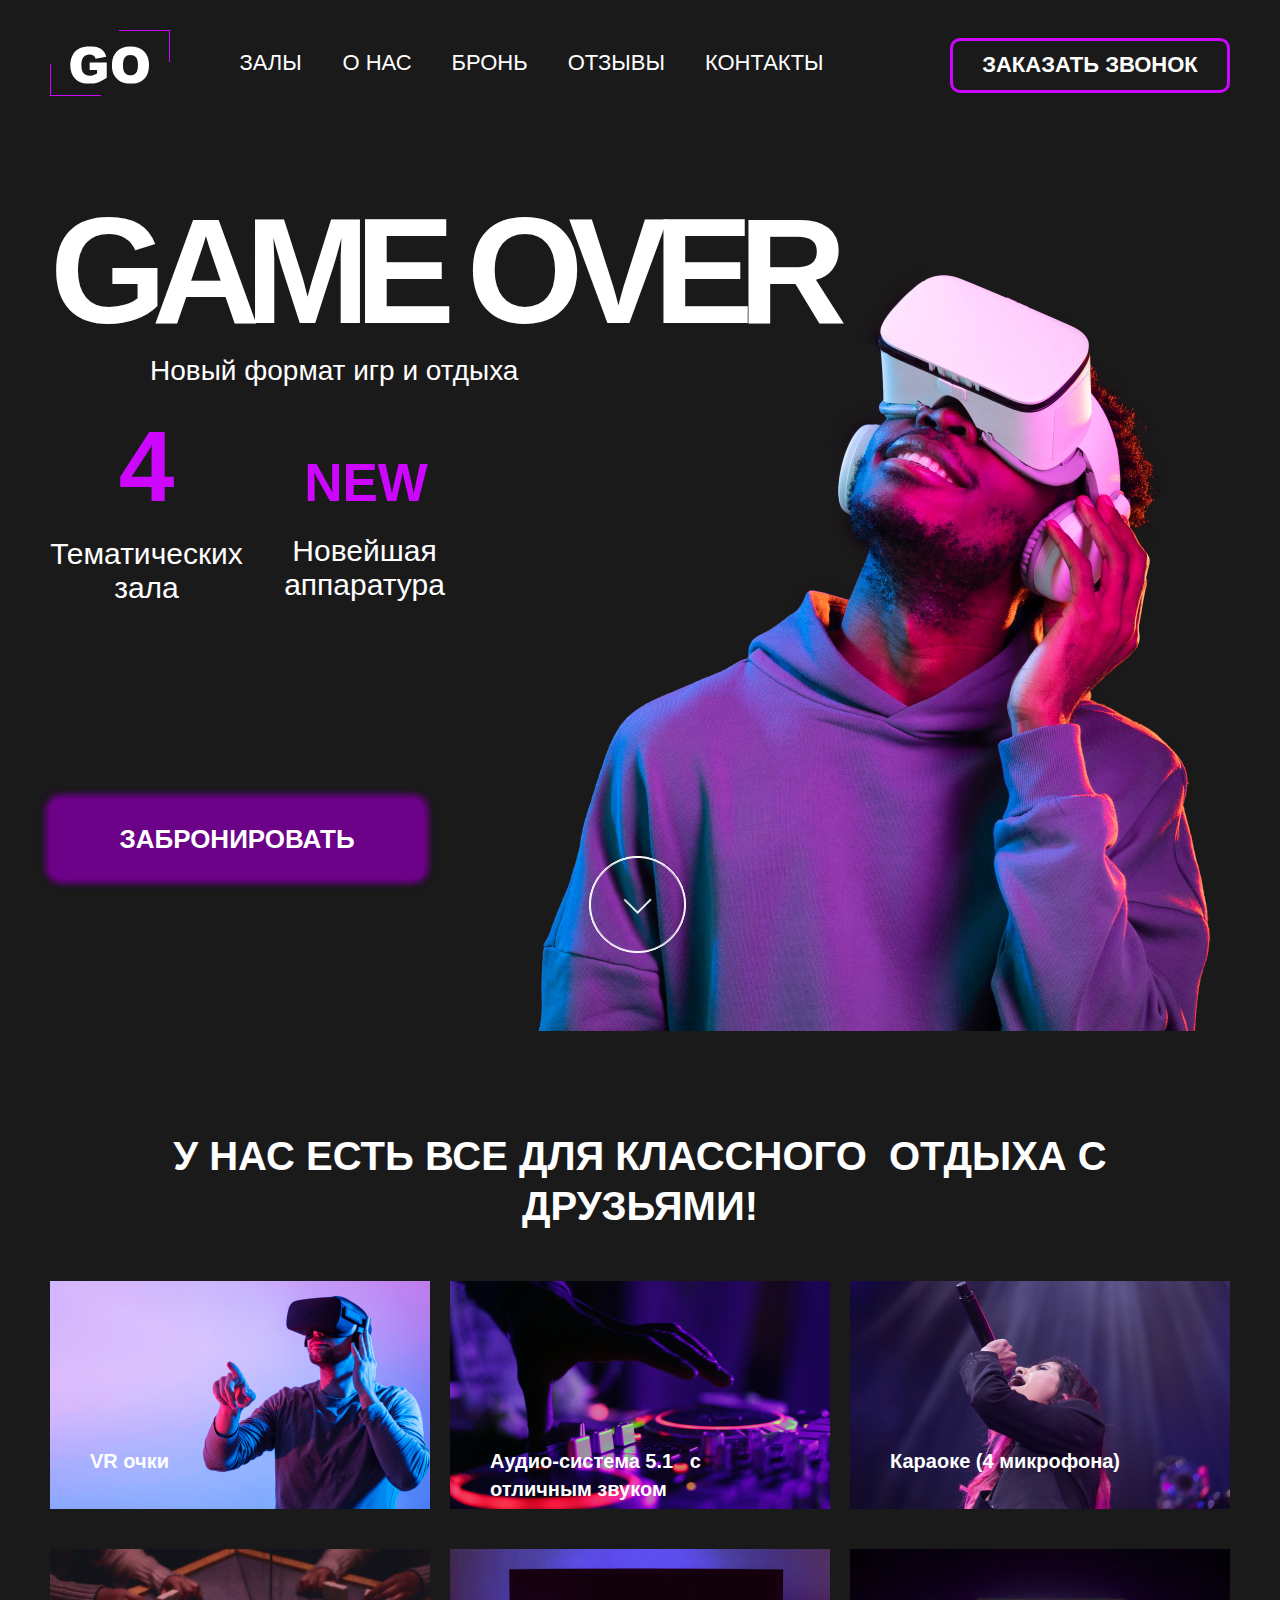
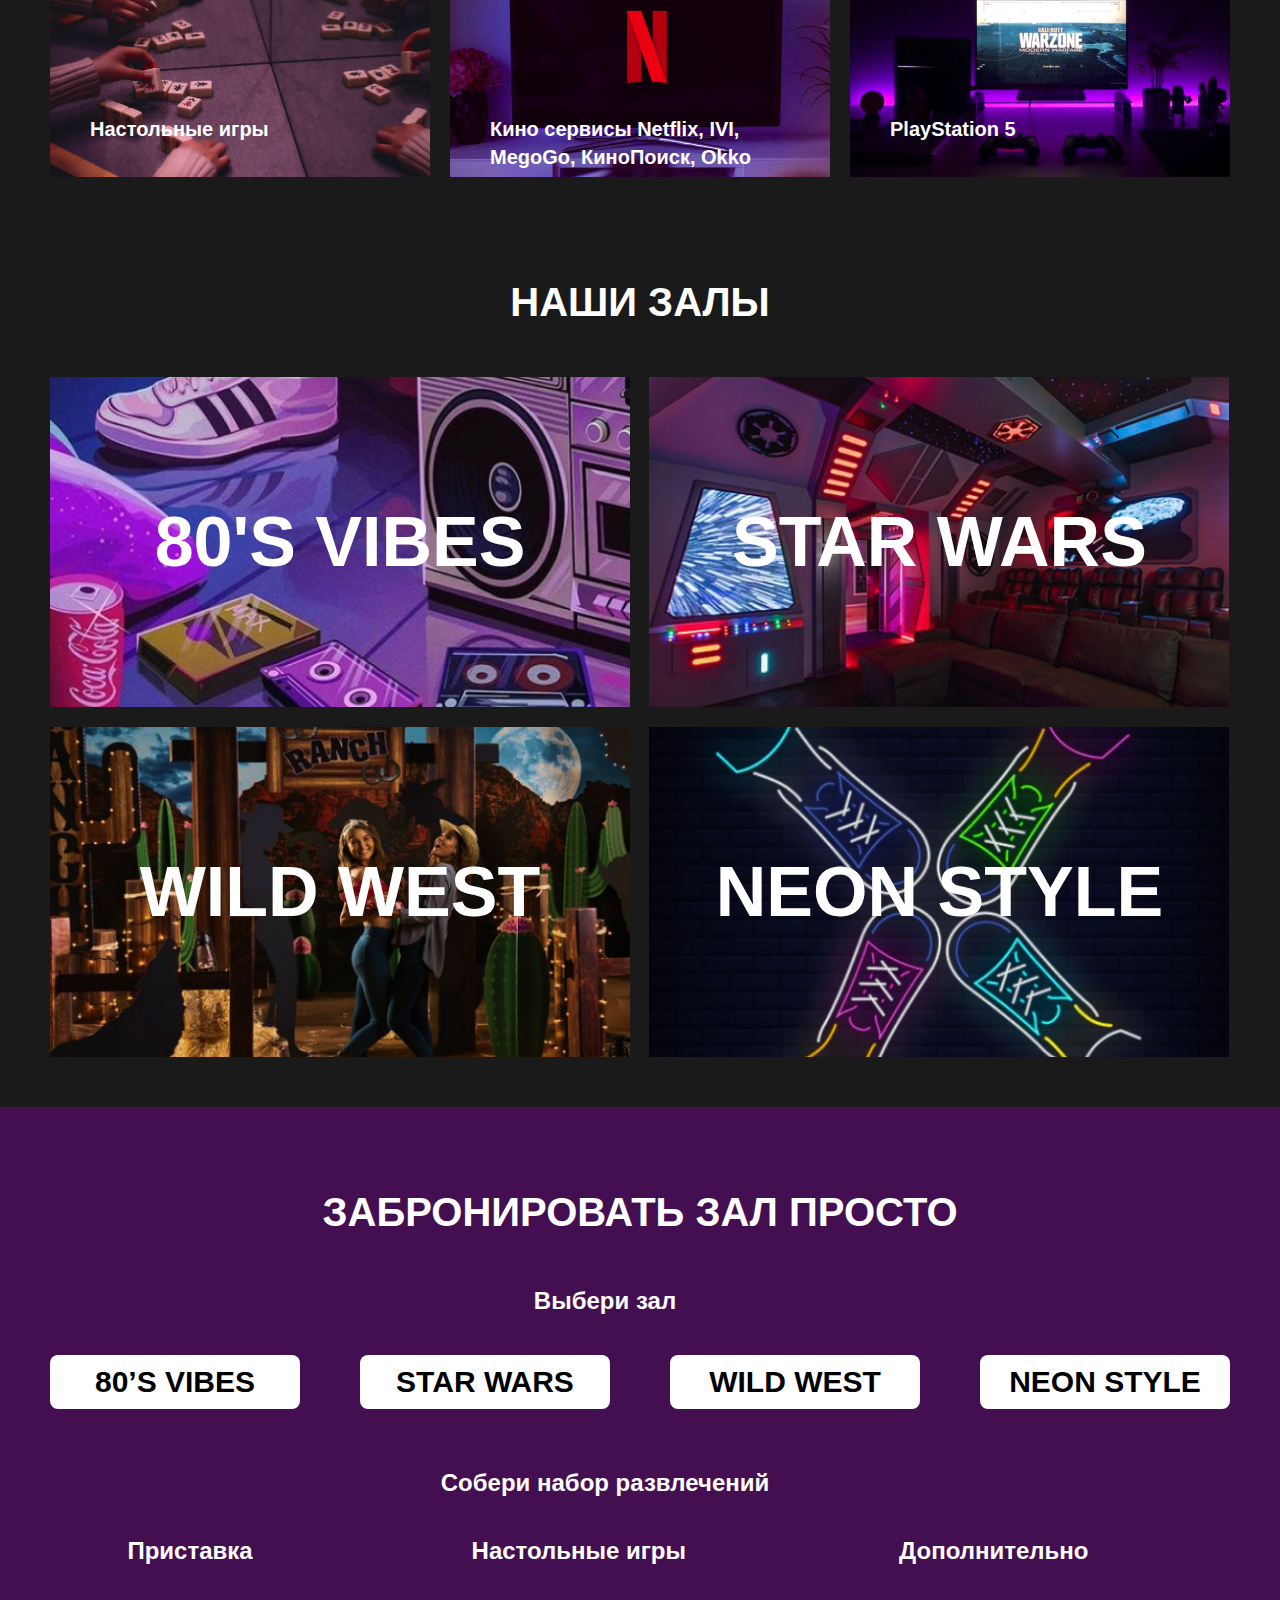
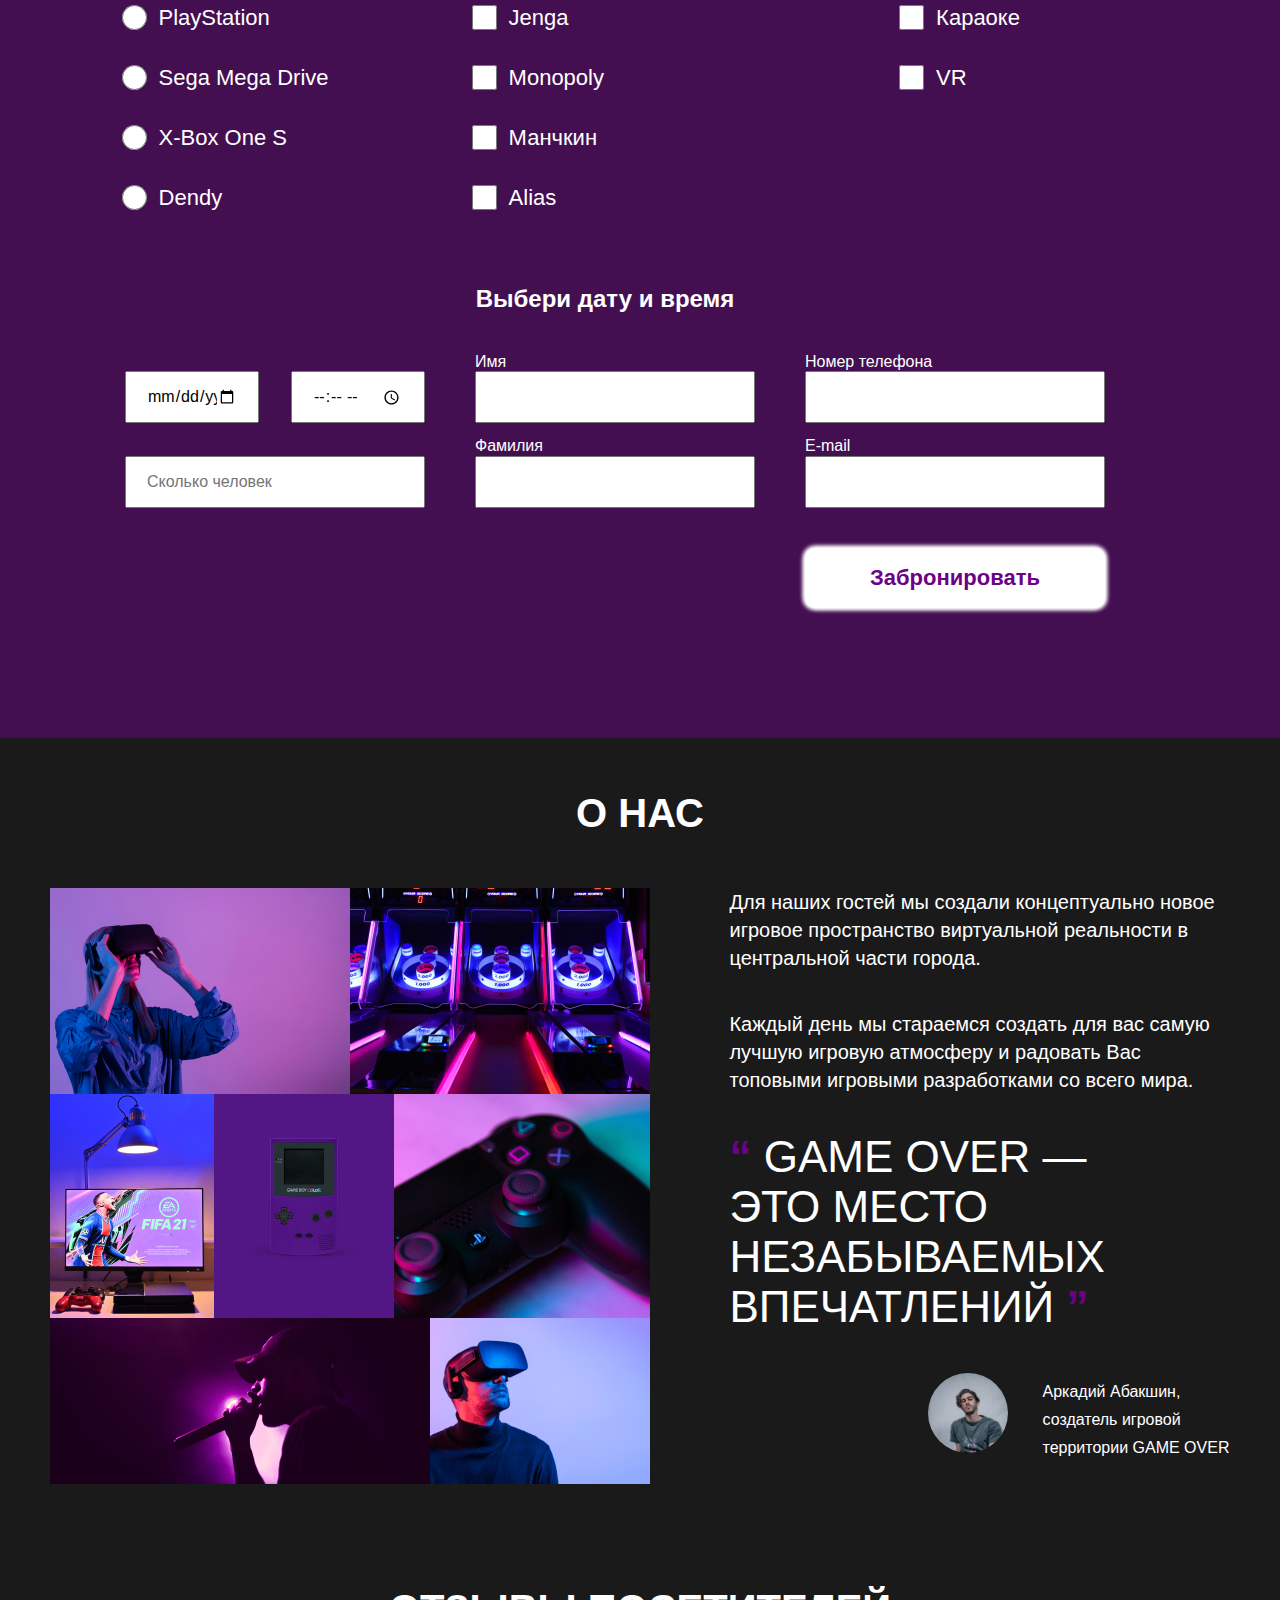
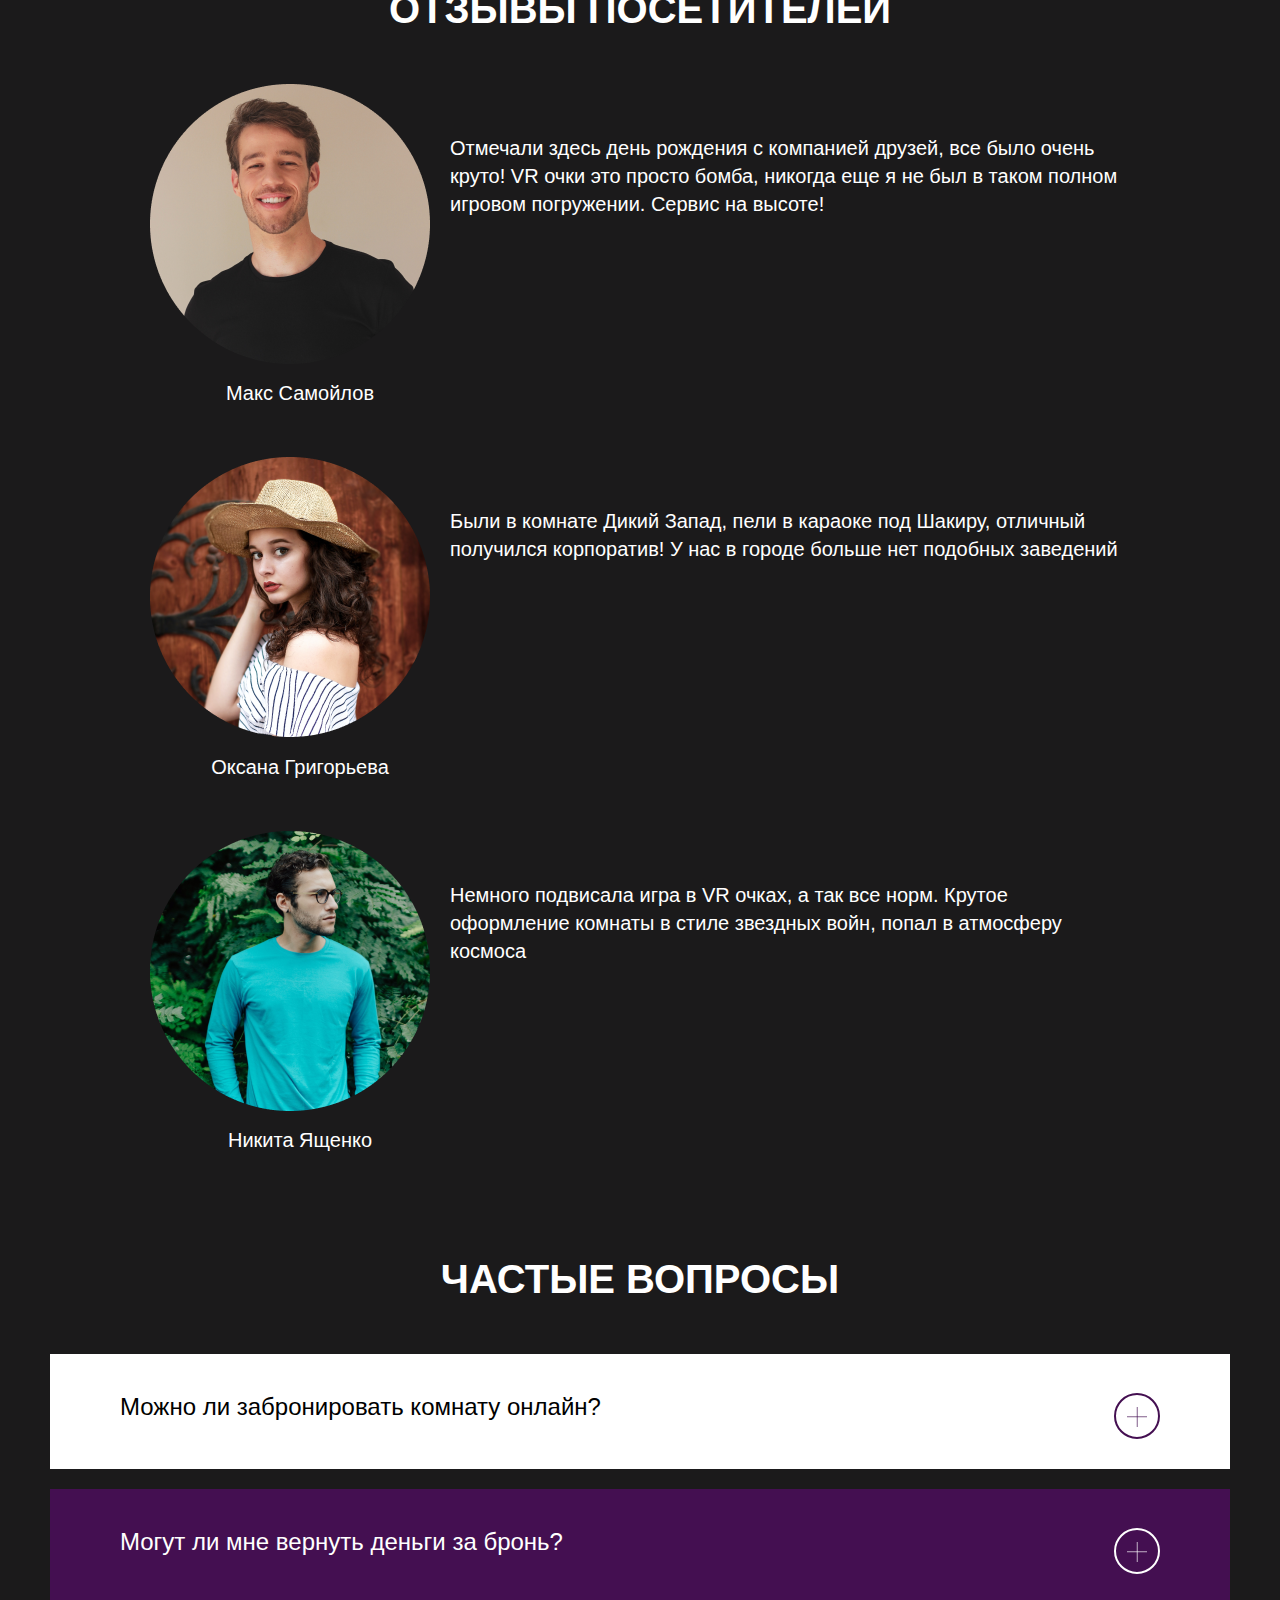
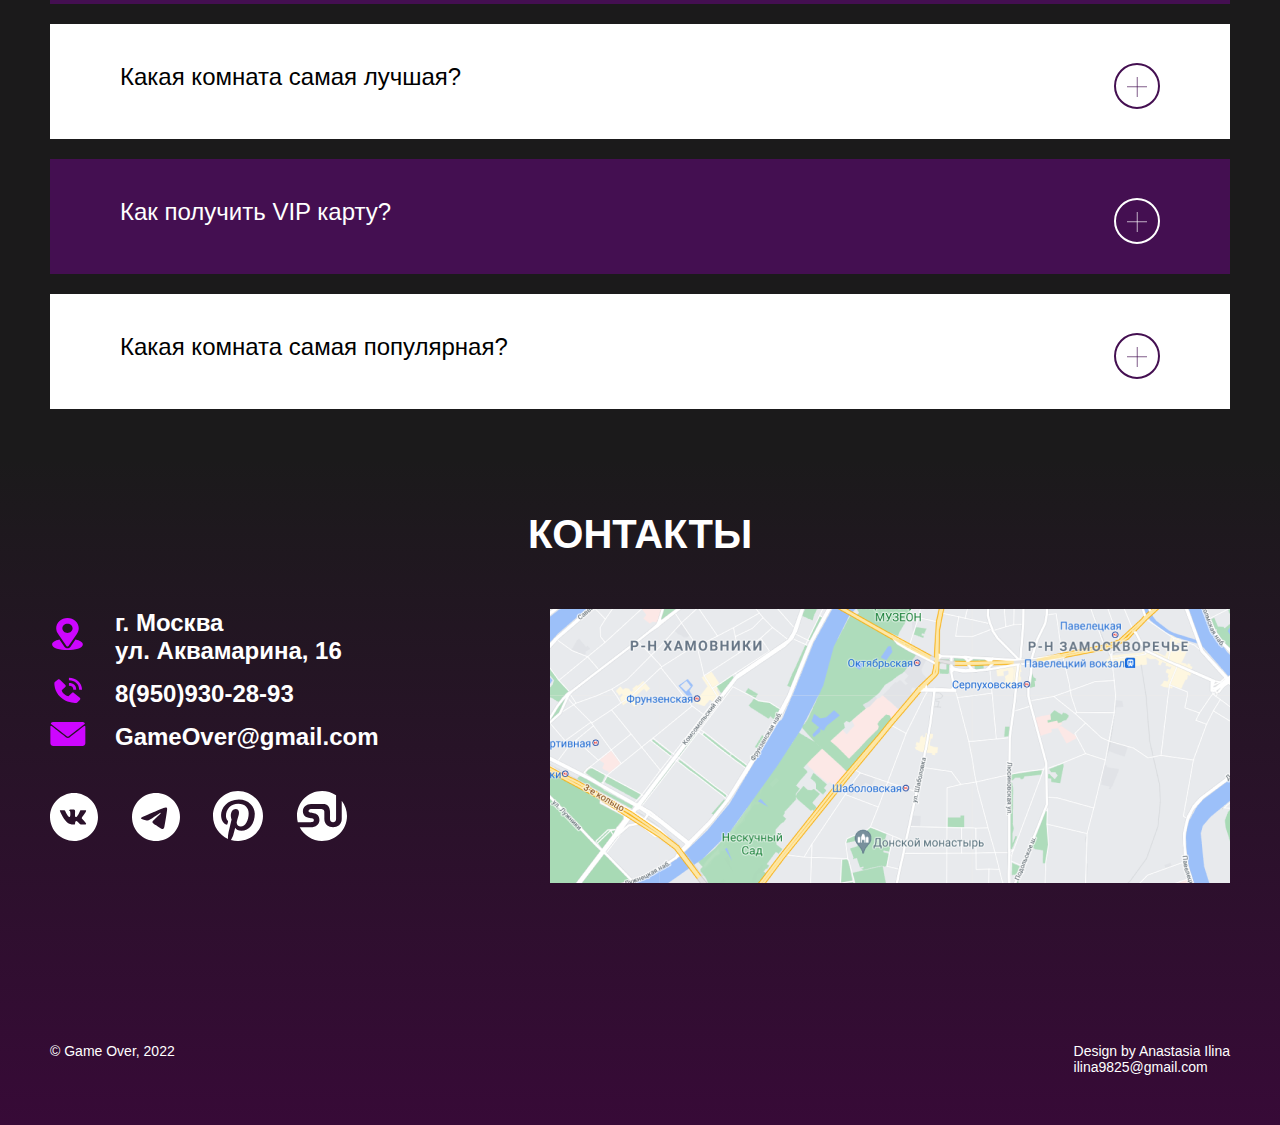
==== commit d676ed50: "исправил ошибки" ====
--- a/index.html
+++ b/index.html
@@ -62,7 +62,7 @@
 
               <button class="banner__button banner__button-btn" tabindex="8">Забронировать</button>
               <button class="banner__button banner__button-btn2 " ><img src="img/down.png" alt=""></button>
-              <a href="#galery" class="banner__button banner__button-btn2 test" tabindex="9"></a>
+              <a href="#galery" class="banner__button banner__button-btn2 test" tabindex="9"></a>           
             </div>
           </div>
     </section>
@@ -76,7 +76,8 @@
               <p class="our__text">VR очки</p>
             </li>
             <li class="our__item audio" tabindex="11">
-              <p class="our__text" >Аудио-система 5.1  с отличным звуком</p>
+              <p class="our__text" >Аудио-система 5.1&nbsp;     
+                &nbsp;с отличным звуком</p>
             </li>
             <li class="our__item karaoke" tabindex="12">
               <p class="our__text" >Караоке (4 микрофона)</p>
@@ -287,15 +288,37 @@
     <section class="block faq" id="faq">
         <div class="container">
           <h2 class="subtitle">Частые вопросы</h2>
+
+  <ul class="faq__list">
+            <li class="faq__item ">
+              <button class="faq__btn faq__btn-violet">
+                Можно ли забронировать комнату онлайн?
+              </button>
+            </li>
+            <li class="faq__item test-v">
+              <button class="faq__btn faq__btn-white">
+                Могут ли мне вернуть деньги за бронь?
+              </button>
+            </li>
+            <li class="faq__item">
+              <button class="faq__btn faq__btn-violet">
+              Какая комната самая лучшая?
+              </button>
+            </li>
+            <li class="faq__item">
+              <button class="faq__btn faq__btn-white">
+                Как получить VIP карту?
+              </button>
+            </li>
+            <li class="faq__item">
+              <button class="faq__btn faq__btn-violet">
+                Какая комната самая популярная?
+              </button>
+            </li>
+          </ul>
+
+
 <!--
-  <ul class="faq__list">
-            <li class="faq__item">Можно ли забронировать комнату онлайн?</li>
-            <li class="faq__item">Могут ли мне вернуть деньги за бронь?</li>
-            <li class="faq__item">Какая комната самая лучшая</li>
-            <li class="faq__item">Как получить VIP карту?</li>
-            <li class="faq__item">Какая комната самая популярная?</li>
-          </ul>
--->
 
 
           <ul class="faq__list">
@@ -329,7 +352,7 @@
               </button>
             </li>
           </ul>
-
+-->
 
         </div>
     </section>
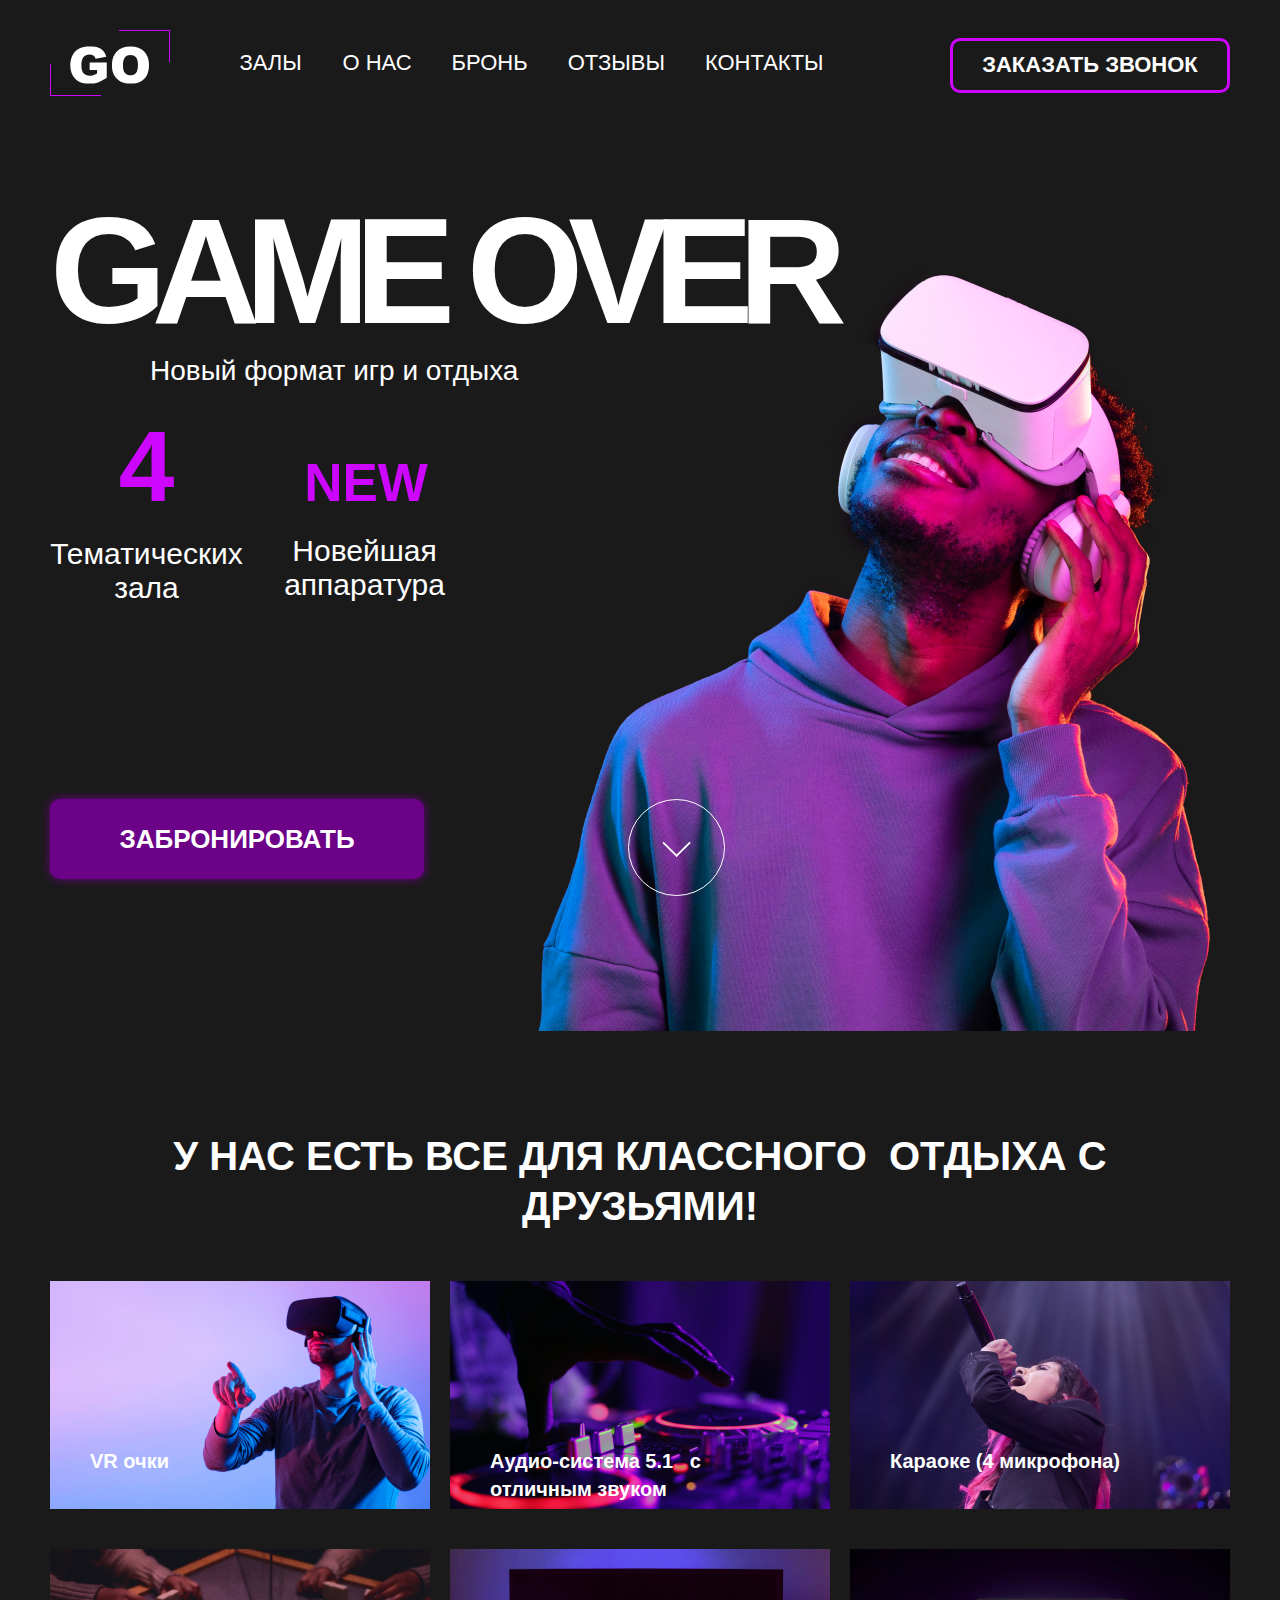
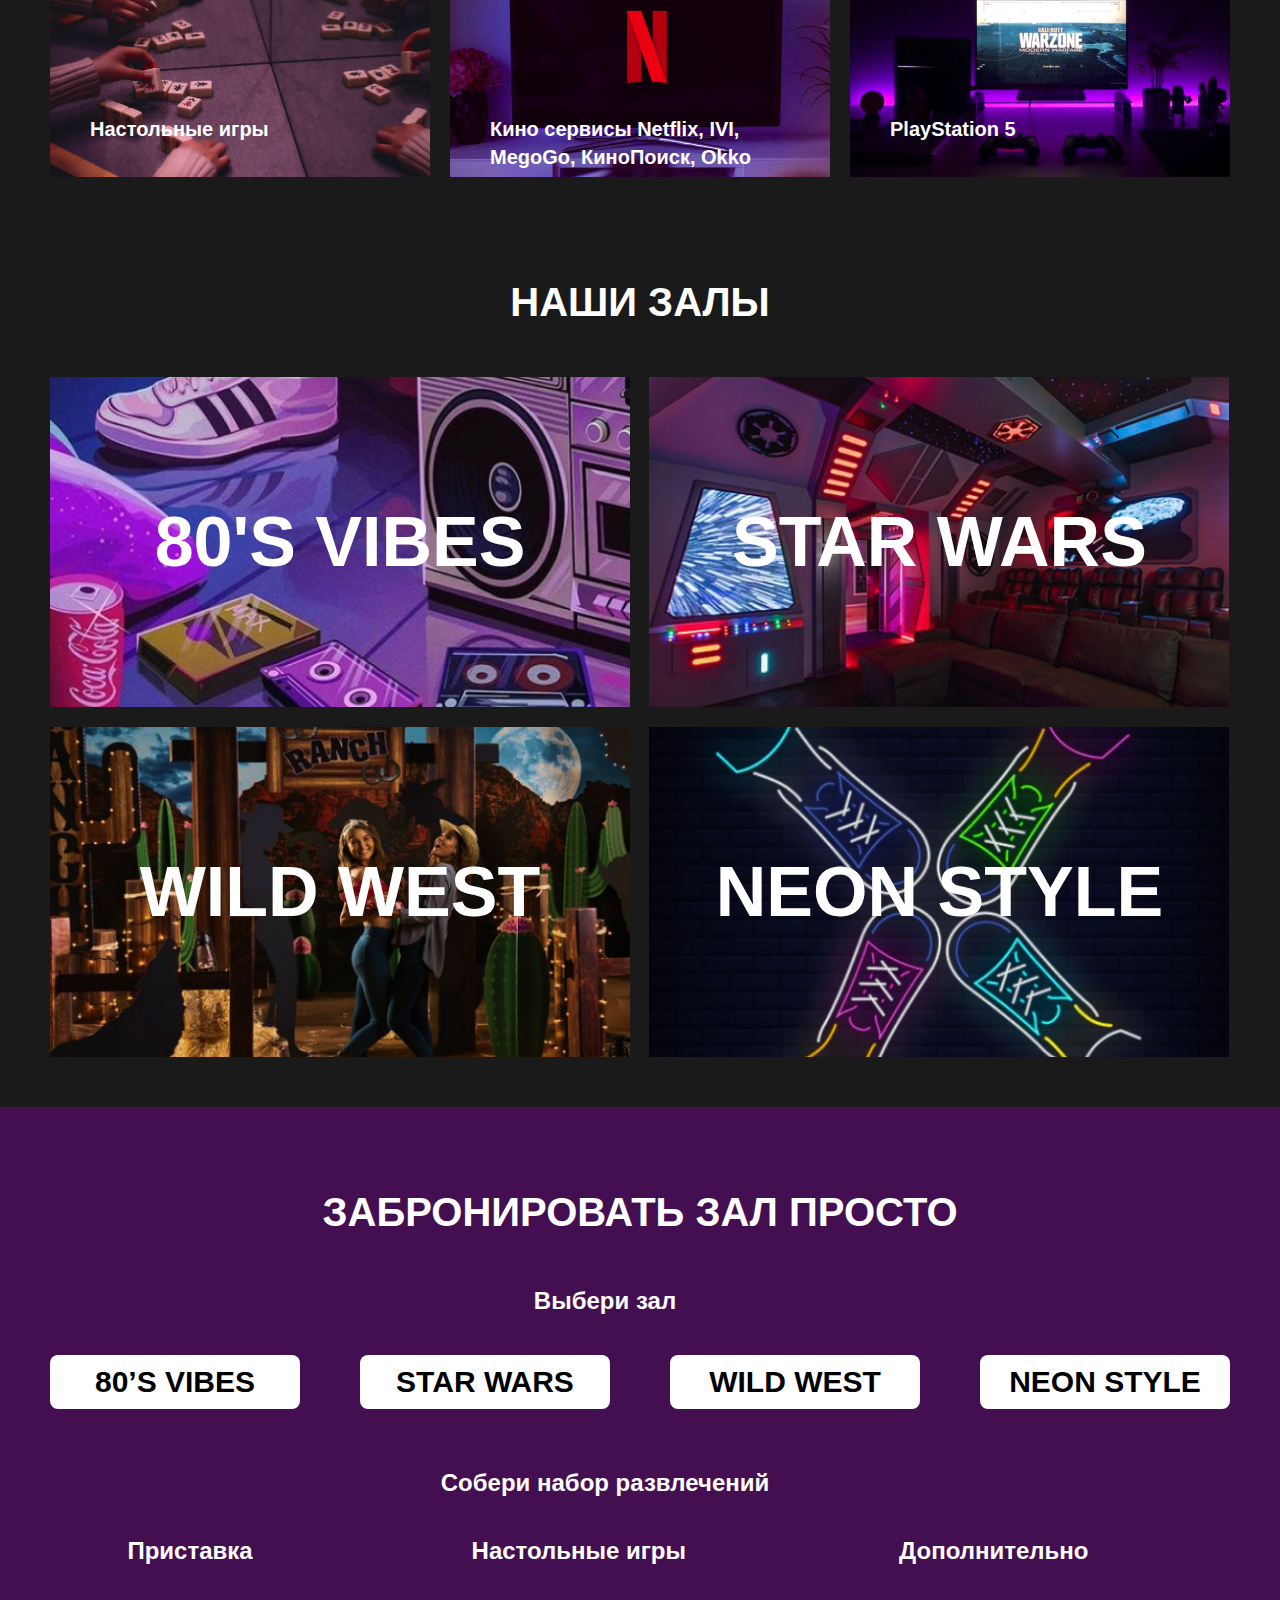
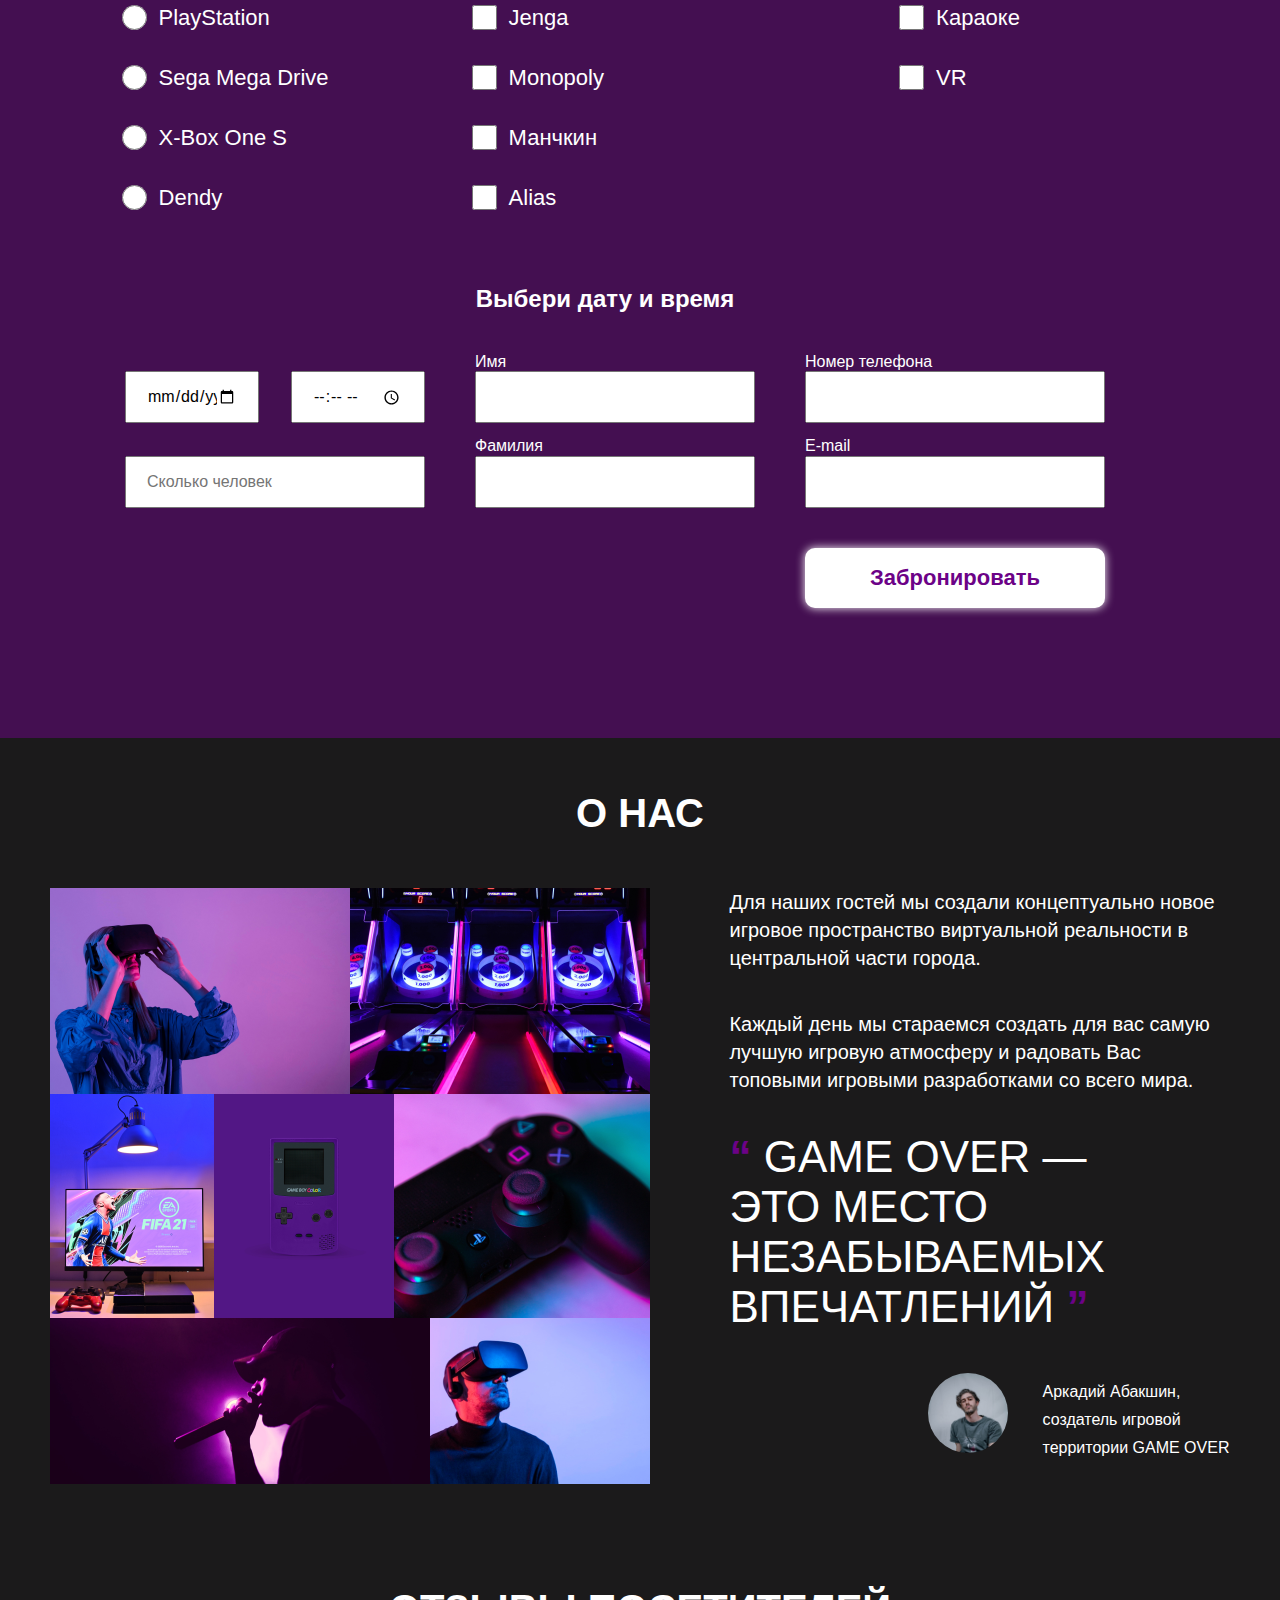
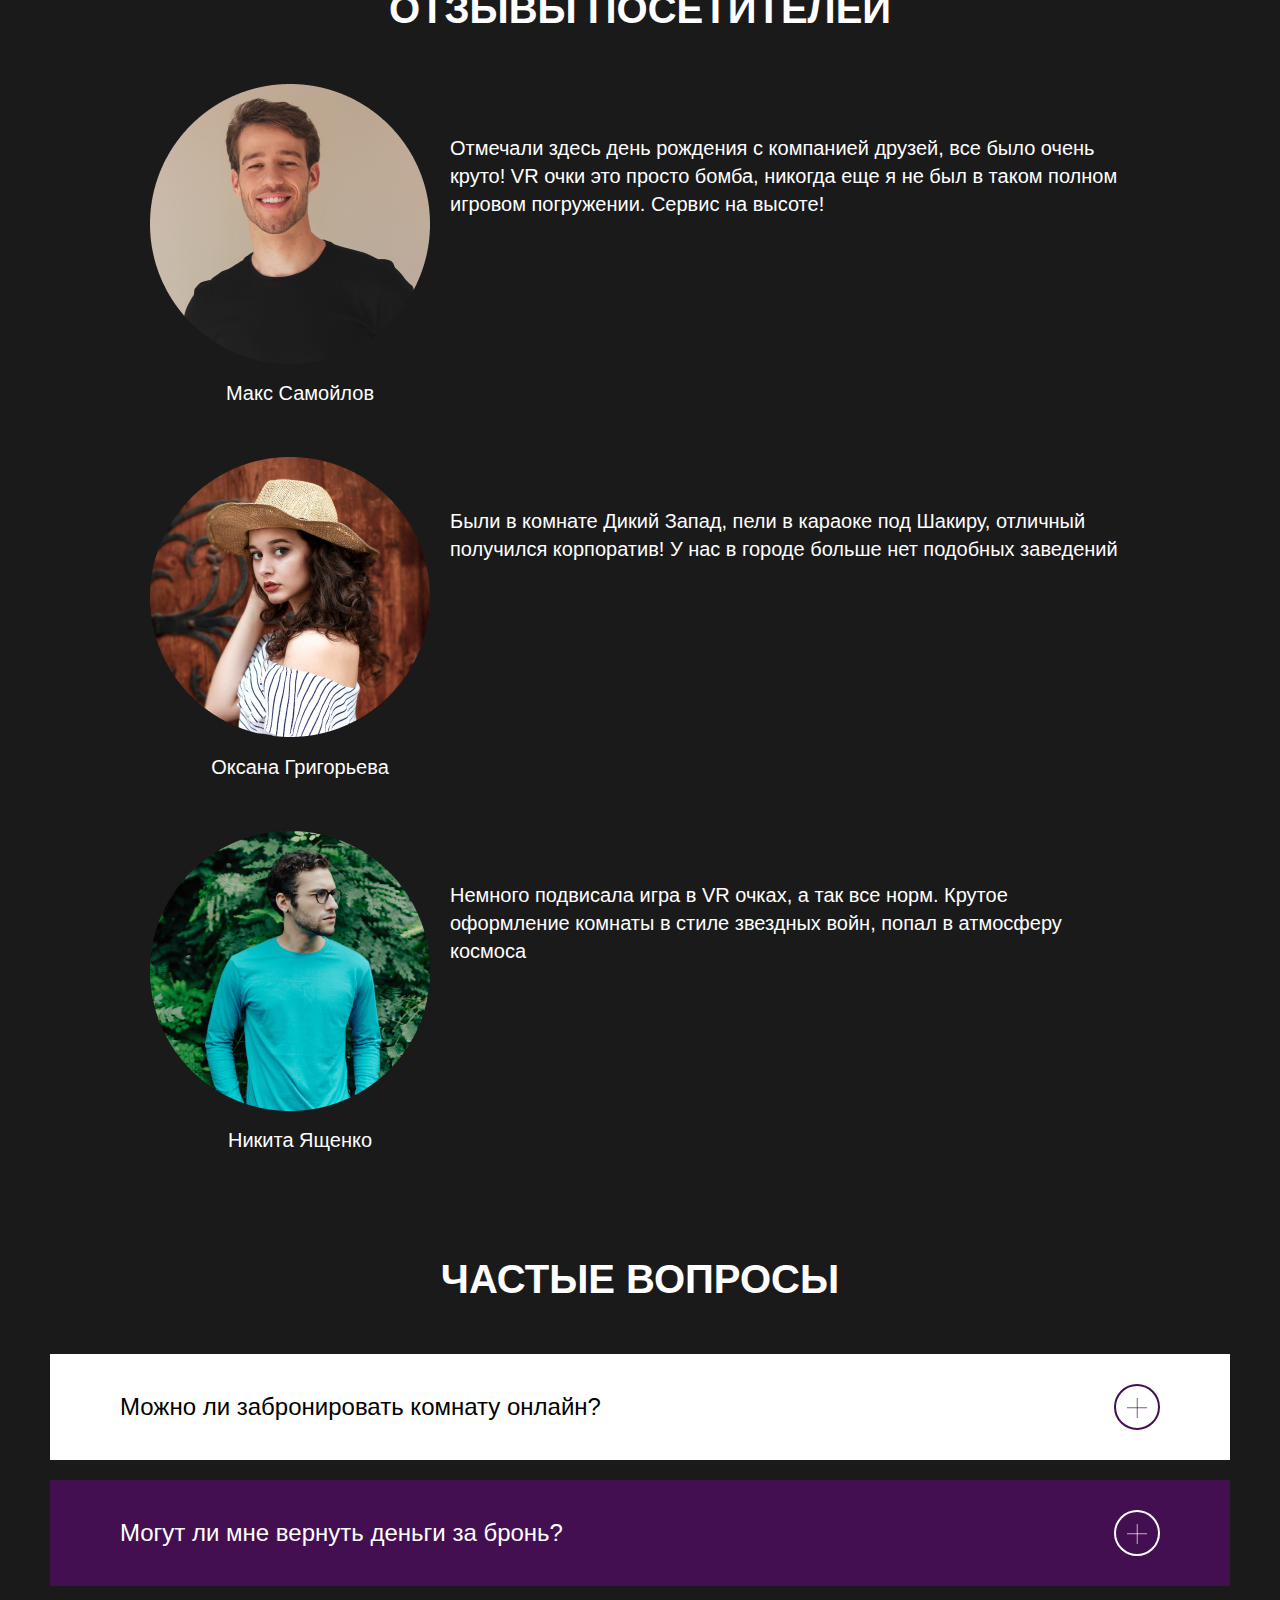
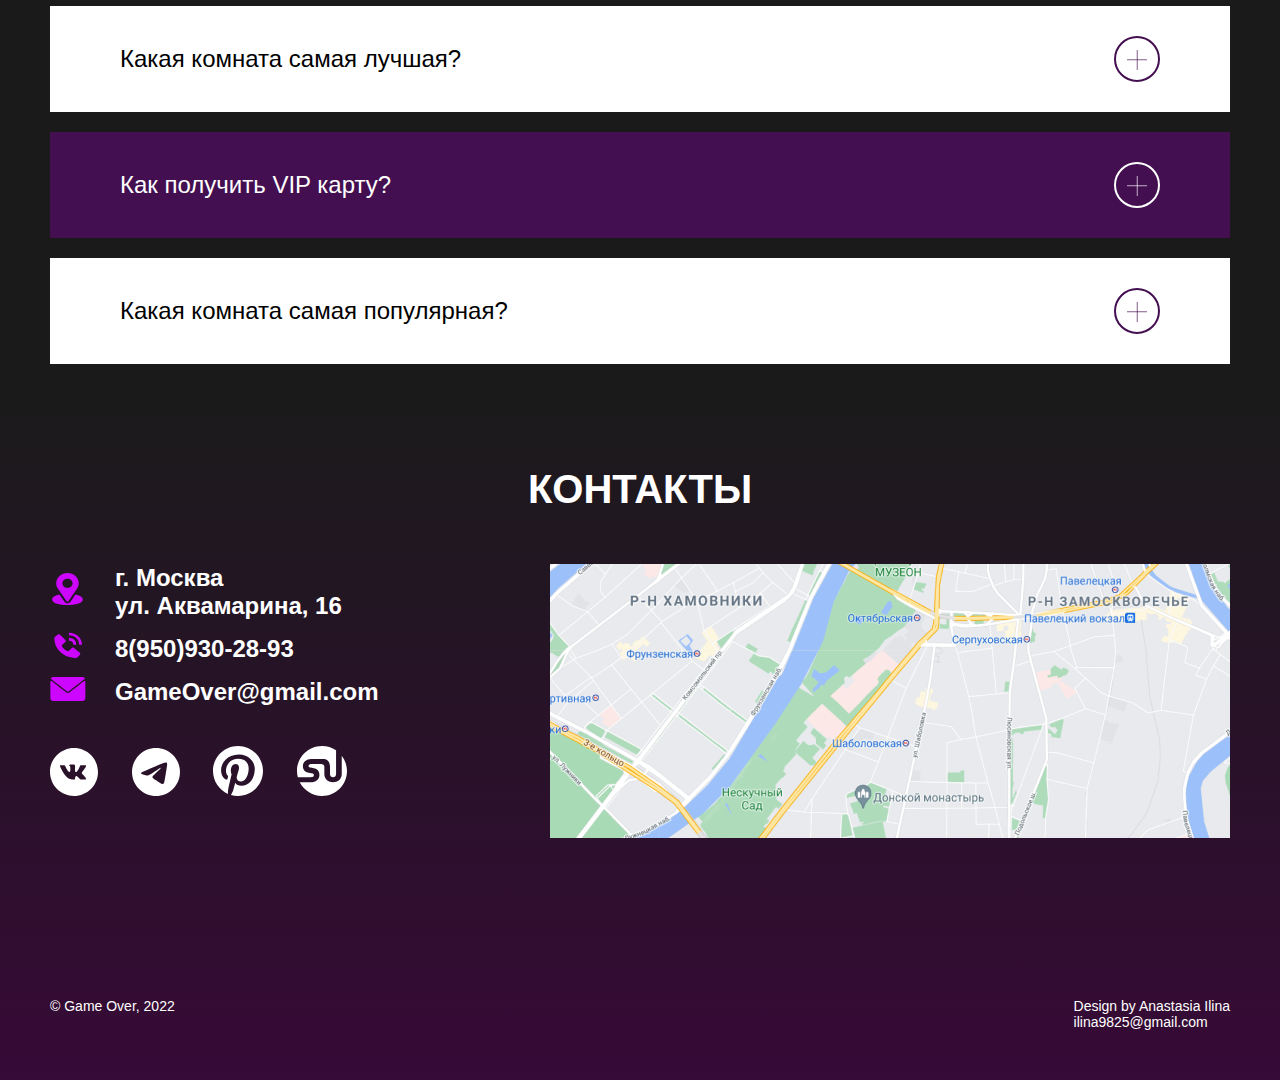
==== commit b22e102e: "исправил" ====
--- a/index.html
+++ b/index.html
@@ -60,9 +60,14 @@
                 </ul>
               </div>
 
-              <button class="banner__button banner__button-btn" tabindex="8">Забронировать</button>
-              <button class="banner__button banner__button-btn2 " ><img src="img/down.png" alt=""></button>
-              <a href="#galery" class="banner__button banner__button-btn2 test" tabindex="9"></a>           
+              <button class="banner__button banner__button-btn" tabindex="8">
+                <a href="#booking">Забронировать</a>
+              </button>
+                
+              <!--
+                <a href="#galery" class="banner__button banner__button-btn2" tabindex="9"></a>
+              -->
+              <a href="#galery" class="banner__button-push" tabindex="9"></a>           
             </div>
           </div>
     </section>
@@ -115,7 +120,7 @@
         </div>
     </section>
 
-    <section class="booking reserve">
+    <section class="booking reserve" id="booking">
         <div class="container">
           <form class="booking__form" action="https://jsonplaceholder.typicode.com/posts" id="my-form" method="post">
             <h2 class="subtitle booking__main container__title">Забронировать зал просто</h2>
@@ -289,71 +294,33 @@
         <div class="container">
           <h2 class="subtitle">Частые вопросы</h2>
 
-  <ul class="faq__list">
-            <li class="faq__item ">
+          <ul class="faq__list">
+            <li class="faq__item faq__item-violet">
               <button class="faq__btn faq__btn-violet">
                 Можно ли забронировать комнату онлайн?
               </button>
             </li>
-            <li class="faq__item test-v">
+            <li class="faq__item faq__item-white">
               <button class="faq__btn faq__btn-white">
                 Могут ли мне вернуть деньги за бронь?
               </button>
             </li>
-            <li class="faq__item">
+            <li class="faq__item faq__item-violet">
               <button class="faq__btn faq__btn-violet">
               Какая комната самая лучшая?
               </button>
             </li>
-            <li class="faq__item">
+            <li class="faq__item faq__item-white">
               <button class="faq__btn faq__btn-white">
                 Как получить VIP карту?
               </button>
             </li>
-            <li class="faq__item">
+            <li class="faq__item faq__item-violet">
               <button class="faq__btn faq__btn-violet">
                 Какая комната самая популярная?
               </button>
             </li>
           </ul>
-
-
-<!--
-
-
-          <ul class="faq__list">
-            <li class="faq__item faq__item_violet">
-              <button class="faq__btn faq__btn_violet" >
-                <span class="faq__btn-span">Можно ли забронировать комнату онлайн?</span>
-              </button>
-            </li>
-  
-            <li class="faq__item faq__item_white">
-              <button class="faq__btn faq__btn_white" >
-                <span class="faq__btn-span">Могут ли мне вернуть деньги за бронь?</span>
-              </button>
-            </li>
-  
-            <li class="faq__item faq__item_violet">
-              <button class="faq__btn faq__btn_violet" >
-                <span class="faq__btn-span">Какая комната самая популярная?</span>
-              </button>
-            </li>
-  
-            <li class="faq__item faq__item_white">
-              <button class="faq__btn faq__btn_white" >
-                <span class="faq__btn-span">Как получить VIP карту?</span>
-              </button>
-            </li>
-  
-            <li class="faq__item faq__item_violet">
-              <button class="faq__btn faq__btn_violet" >
-                <span class="faq__btn-span">Какая комната самая популярная?</span>
-              </button>
-            </li>
-          </ul>
--->
-
         </div>
     </section>
     <footer class="footer">
@@ -366,8 +333,12 @@
                 <li class="contacts__item location"><p class="contacts__location">г. Москва&nbsp;
                   ул.&nbsp;Аквамарина, 16</p>
                    </li>
-                <li class="contacts__item phone"><p class="contacts__location">8(950)930-28-93</p></a></li>
-                <li class="contacts__item mail"><p class="contacts__location">GameOver@gmail.com</p></a> </li>
+                <li class="contacts__item phone"><p class="contacts__location"></p>
+                  <a href="tel:89509302893" class="link__link">8(950)930-28-93</a>
+                </li>
+                <li class="contacts__item mail"><p class="contacts__location"></p>
+                  <a href="mailto:GameOver@gmail.com" class="link__link">GameOver@gmail.com</a>
+                </li>
               </ul>
               <ul class="social__list">
                 <li class="social__item">
@@ -416,7 +387,7 @@
 
             <div class="footer__bottom-right">
               <p class="footer__bottom-right-text">Design by Anastasia Ilina</p>
-              <a class="footer__bottom-right-link" href="mailto:ilina9825@gmail.com">ilina9825@gmail.com</a>
+              <a class="footer__bottom-right-link link__link" href="mailto:ilina9825@gmail.com">ilina9825@gmail.com</a>
             </div>
             
           </div>
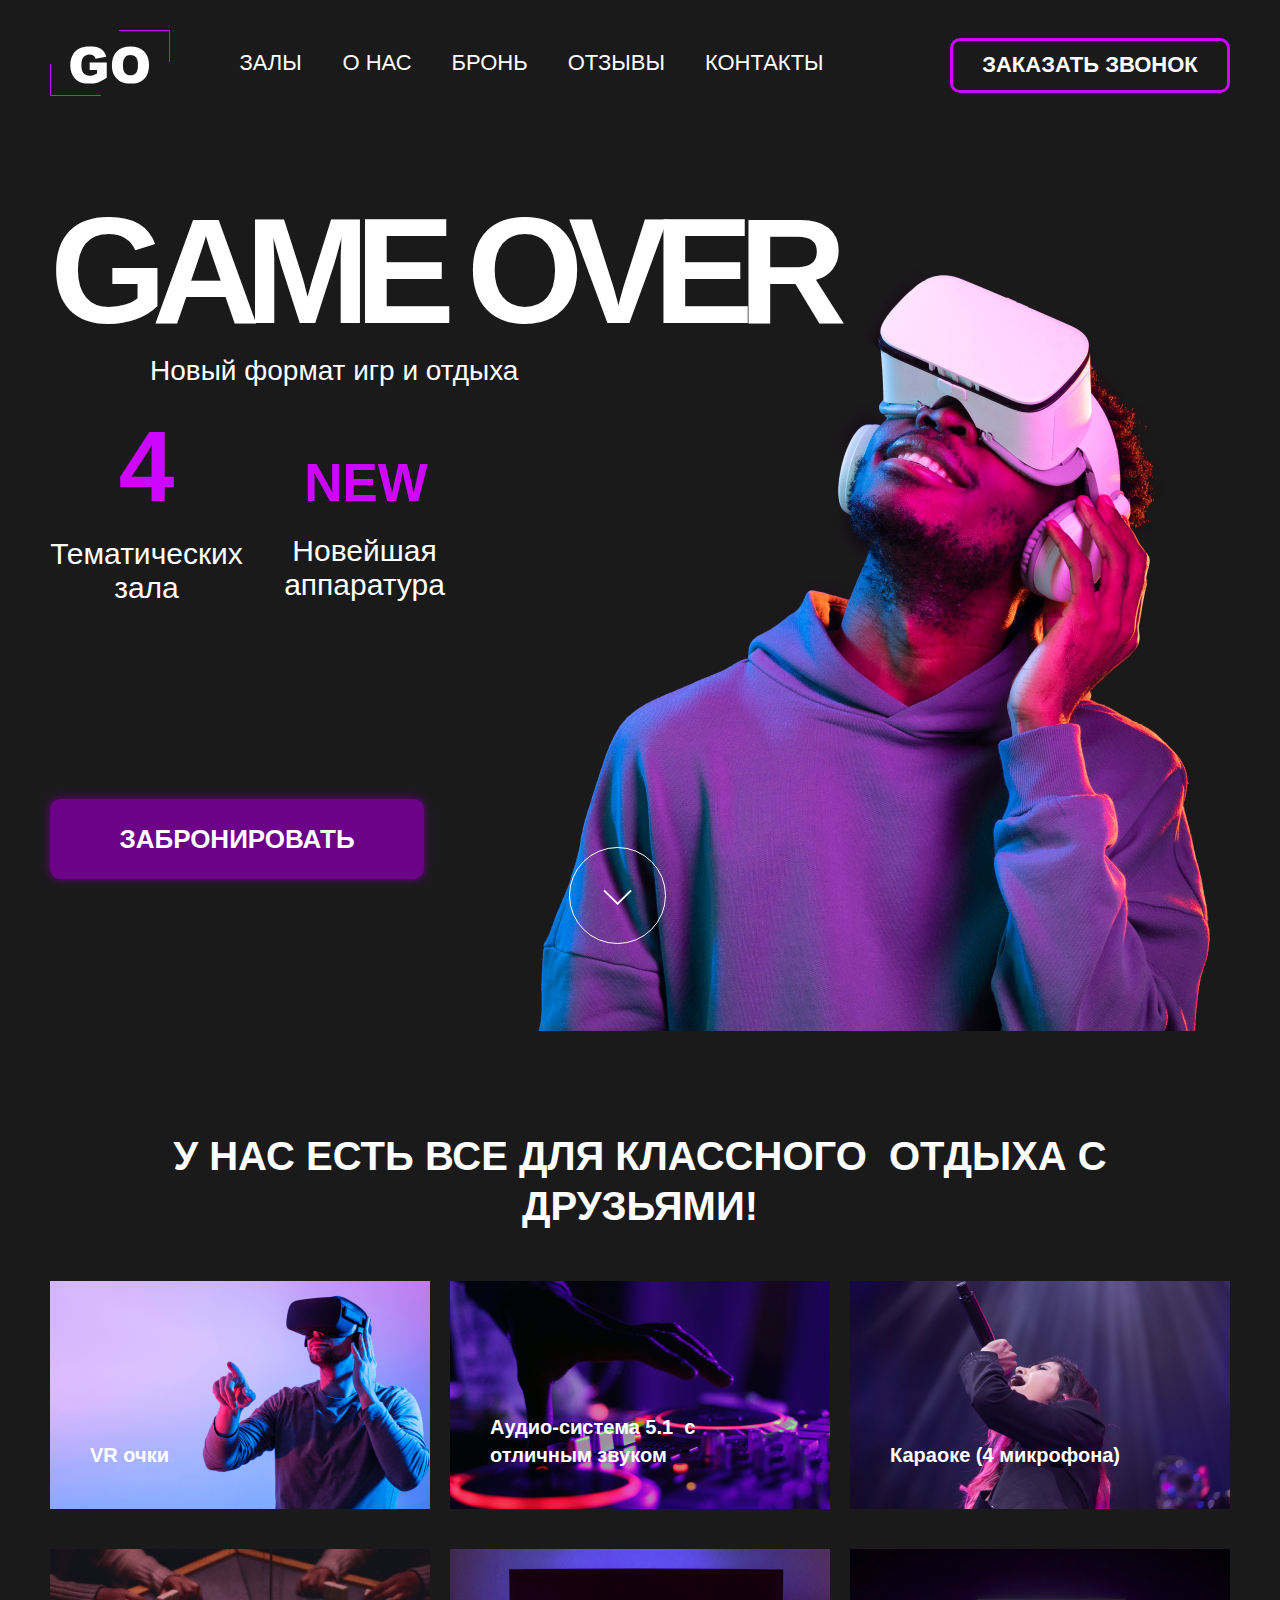
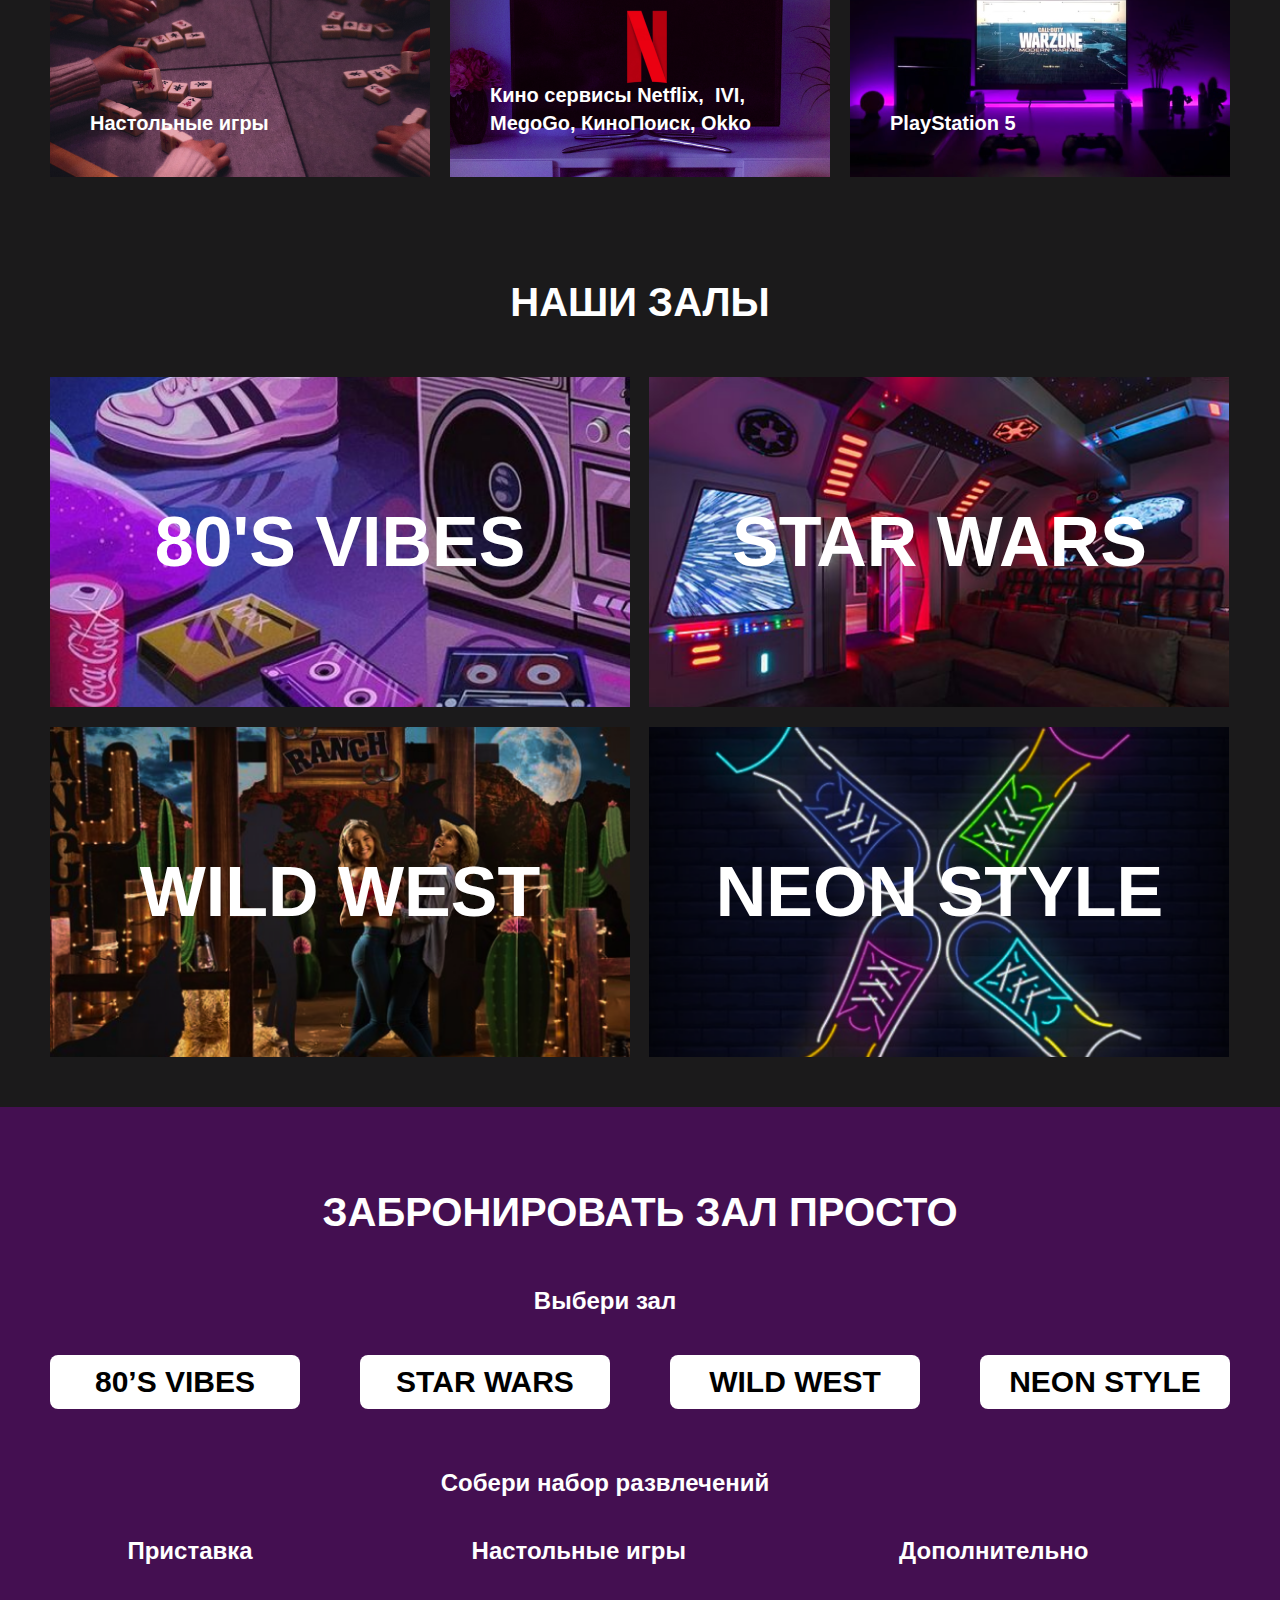
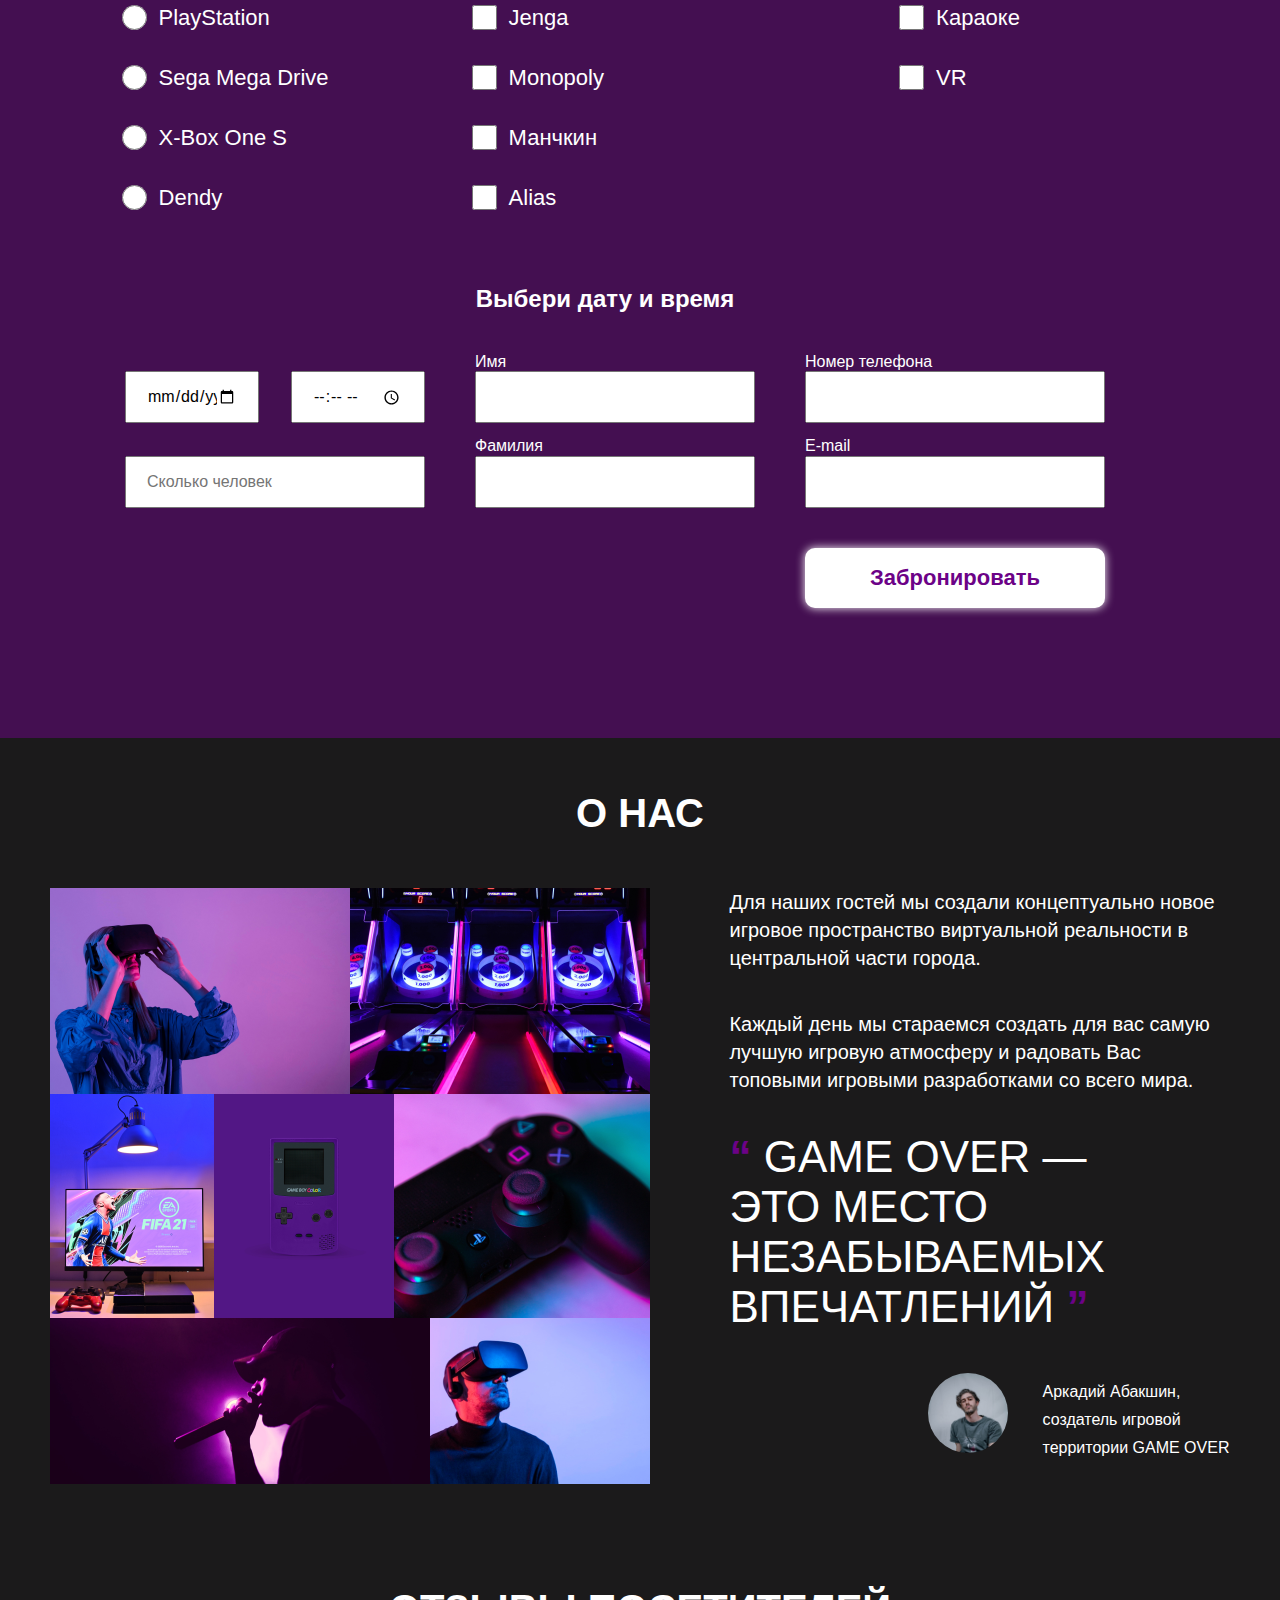
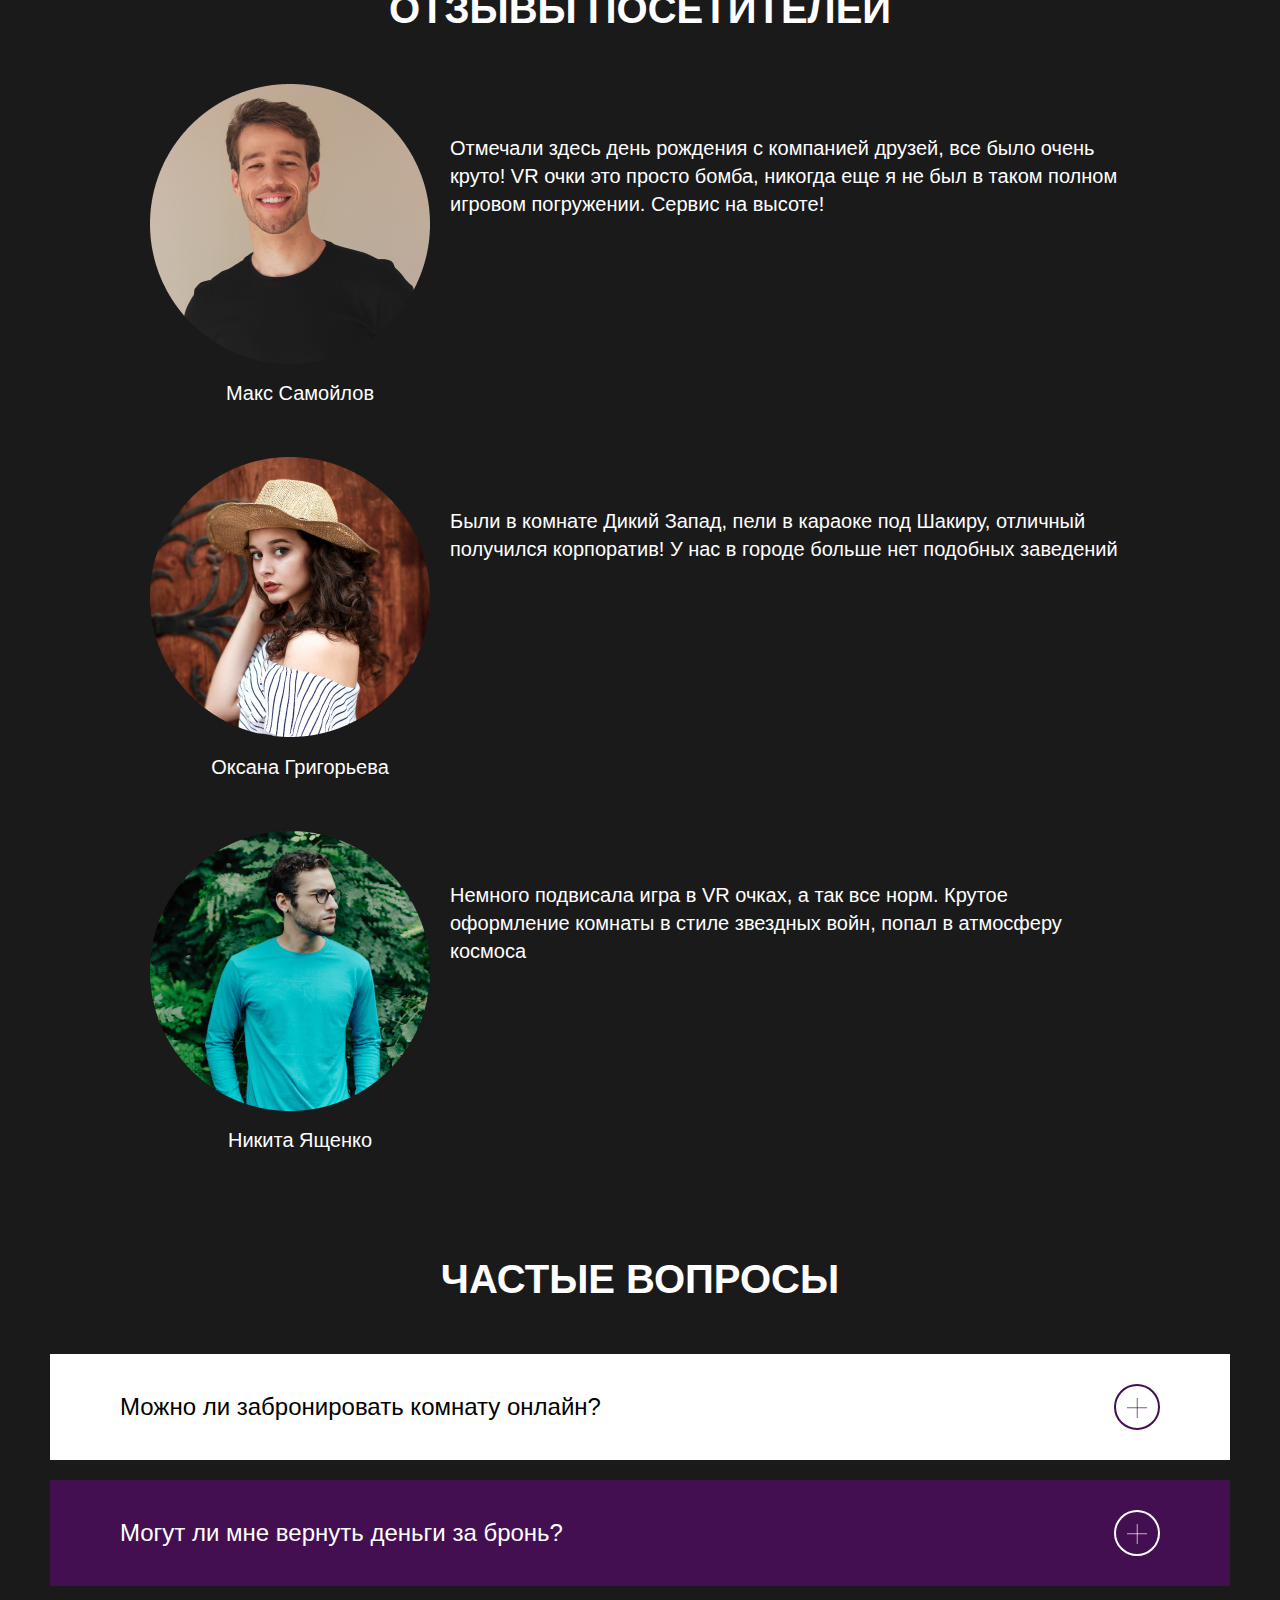
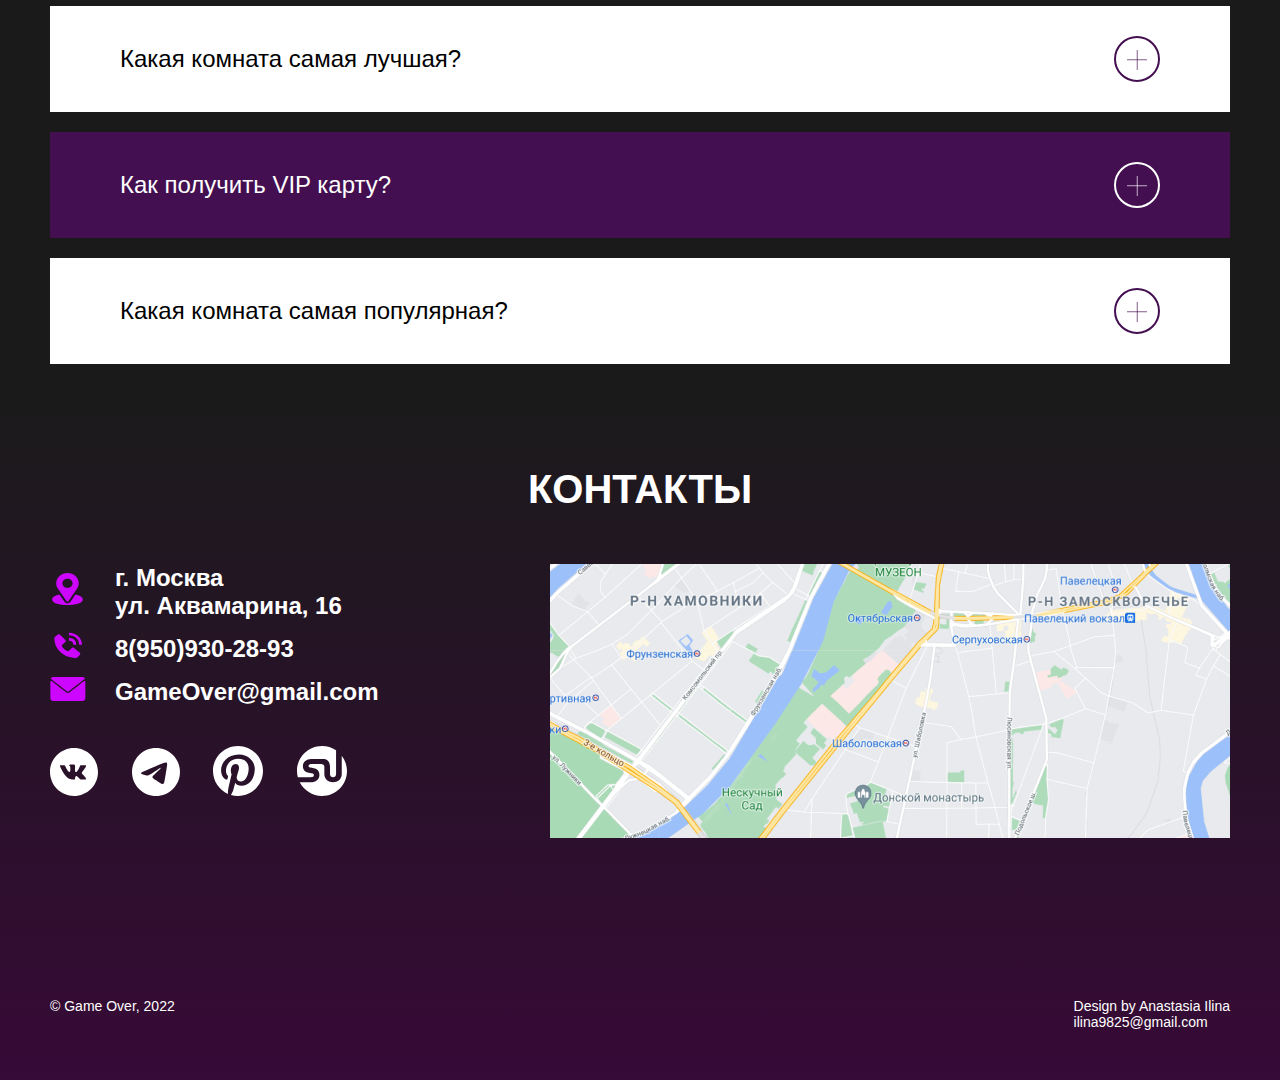
==== commit a1de9e7b: "faq исправил" ====
--- a/index.html
+++ b/index.html
@@ -16,23 +16,23 @@
         <nav class="header__navigation">
           <ul class="header__list">                  
             <li class="header__item">
-                <a class="header__link" href="#" tabindex="2"> залы</a>
+                <a class="header__link" href="#" > залы</a>
             </li>
             <li class="header__item">
-                <a class="header__link" href="#" tabindex="3"> О нас</a>
+                <a class="header__link" href="#" > О нас</a>
             </li>
             <li class="header__item">
-                <a class="header__link" href="#" tabindex="4"> Бронь</a>
+                <a class="header__link" href="#" > Бронь</a>
             </li>
             <li class="header__item">
-                <a class="header__link" href="#" tabindex="5"> отзывы</a>
+                <a class="header__link" href="#" > отзывы</a>
             </li>
             <li class="header__item header__item-margin">
-                <a class="header__link" href="#" tabindex="6"> Контакты</a>
+                <a class="header__link" href="#" > Контакты</a>
             </li>
           </ul>
         </nav>
-        <button class="header__button-top" tabindex="7">Заказать звонок</button>
+        <button class="header__button-top" >Заказать звонок</button>
       </div>
     </header>
 
@@ -60,14 +60,13 @@
                 </ul>
               </div>
 
-              <button class="banner__button banner__button-btn" tabindex="8">
-                <a href="#booking">Забронировать</a>
-              </button>
-                
+             
+                <a href="#booking" class="banner__button banner__button-btn">Забронировать</a>
+            
               <!--
                 <a href="#galery" class="banner__button banner__button-btn2" tabindex="9"></a>
               -->
-              <a href="#galery" class="banner__button-push" tabindex="9"></a>           
+              <a href="#galery" class="banner__button-push" ></a>           
             </div>
           </div>
     </section>
@@ -77,23 +76,23 @@
           <h2 class="subtitle">У нас есть все для классного
             &nbsp;отдыха с друзьями!</h2>
           <ul class="our__list">
-            <li class="our__item vr" tabindex="10">
+            <li class="our__item vr" >
               <p class="our__text">VR очки</p>
             </li>
-            <li class="our__item audio" tabindex="11">
-              <p class="our__text" >Аудио-система 5.1&nbsp;     
+            <li class="our__item audio" >
+              <p class="our__text" >Аудио-система 5.1     
                 &nbsp;с отличным звуком</p>
             </li>
-            <li class="our__item karaoke" tabindex="12">
+            <li class="our__item karaoke" >
               <p class="our__text" >Караоке (4 микрофона)</p>
             </li>
-            <li class="our__item table-game" tabindex="13">
+            <li class="our__item table-game" >
               <p class="our__text" >Настольные игры</p>
             </li>
-            <li class="our__item cinema" tabindex="14">
-              <p class="our__text" >Кино сервисы Netflix, IVI, MegoGo, КиноПоиск, Okko</p>
-            </li>
-            <li class="our__item game-station" tabindex="15">
+            <li class="our__item cinema" >
+              <p class="our__text" >Кино сервисы Netflix, &nbsp;IVI, MegoGo, КиноПоиск, Okko</p>
+            </li>
+            <li class="our__item game-station" >
               <p class="our__text"   >РlаyStаtiоn 5</p>
             </li>
           </ul>
@@ -104,16 +103,16 @@
         <div class="container">
           <h2 class="subtitle">наши залы</h2>
           <ul class="halls__list">
-            <li class="halls__item old-vibes" tabindex="16">
+            <li class="halls__item old-vibes" >
               <a href="#" class="halls__link">80's 
               vibes</a></li>
-            <li class="halls__item star-wars" tabindex="17">
+            <li class="halls__item star-wars" >
               <a href="#" class="halls__link">star 
               wars</a> </li>
-            <li class="halls__item wild-west" tabindex="18">
+            <li class="halls__item wild-west" >
               <a href="#" class="halls__link">wild 
               west</a> </li>
-            <li class="halls__item neon-style" tabindex="19">
+            <li class="halls__item neon-style" >
               <a href="#" class="halls__link"> neon
                style</a></li>
           </ul>
@@ -129,16 +128,16 @@
               <legend class="booking__title">Выбери зал</legend>
                 
                   <input class="booking__input" id="rooms1" name="radio" type="radio" value="80’s vibes">
-                  <label class="booking__btn" for="rooms1" tabindex="20">80’s vibes</label>
+                  <label class="booking__btn" for="rooms1" tabindex="0">80’s vibes</label>
                
                   <input class="booking__input" id="rooms2" name="radio" type="radio" value="Star wars">
-                  <label class="booking__btn" for="rooms2" tabindex="21">Star wars</label>
+                  <label class="booking__btn" for="rooms2" tabindex="0">Star wars</label>
               
                   <input class="booking__input" id="rooms3" name="radio" type="radio" value="Wild west">
-                  <label class="booking__btn" for="rooms3" tabindex="22">Wild west</label>
+                  <label class="booking__btn" for="rooms3" tabindex="0">Wild west</label>
        
                   <input class="booking__input" id="rooms4" name="radio" type="radio" value="Neon style">
-                  <label class="booking__btn" for="rooms4" tabindex="23">Neon style</label>
+                  <label class="booking__btn" for="rooms4" tabindex="0">Neon style</label>
               
 
             </fieldset>
@@ -147,16 +146,16 @@
                 <legend class="booking__title">Собери набор развлечений</legend>
                 <fieldset class="booking__play-table">
                     <legend class="booking__title">Приставка</legend>
-                    <label class="booking__label" for="PlayStation" tabindex="24"     >
+                    <label class="booking__label" for="PlayStation" >
                         <input class="booking__radio" type="radio" name="game_console" value="PlayStation" >PlayStation
                     </label>
-                    <label class="booking__label" for="Sega Mega Drive" tabindex="25">
+                    <label class="booking__label" for="Sega Mega Drive" >
                         <input class="booking__radio" type="radio" name="game_console" value="Sega Mega Drive" >Sega Mega Drive
                     </label>
-                    <label class="booking__label" for="X-Box One S" tabindex="26">
+                    <label class="booking__label" for="X-Box One S" >
                         <input class="booking__radio" type="radio" name="game_console" value="X-Box One S" >X-Box One S
                     </label>
-                    <label class="booking__label" for="Dendy" tabindex="27">
+                    <label class="booking__label" for="Dendy" >
                         <input class="booking__radio" type="radio" name="game_console" value="Dendy" >Dendy
                     </label>
                 </fieldset>
@@ -164,26 +163,26 @@
 
                 <fieldset class="booking__play-table">
                     <legend class="booking__title">Настольные игры</legend>
-                    <label for="Jenga" class="booking__label" tabindex="28">
+                    <label for="Jenga" class="booking__label" >
                         <input class="booking__checkbox" type="checkbox" name="table_games" value="Jenga">Jenga
                     </label>
-                    <label for="Monopoly" class="booking__label" tabindex="29">
+                    <label for="Monopoly" class="booking__label" >
                         <input class="booking__checkbox" type="checkbox" name="table_games" value="Monopoly">Monopoly
                     </label>
-                    <label for="Manchkin" class="booking__label" tabindex="30">
+                    <label for="Manchkin" class="booking__label" >
                         <input class="booking__checkbox" type="checkbox" name="table_games" value="Manchkin">Манчкин
                     </label>
-                    <label for="Alias" class="booking__label" tabindex="31">
+                    <label for="Alias" class="booking__label" >
                         <input class="booking__checkbox" type="checkbox" name="table_games" value="Alias">Alias
                     </label>
                 </fieldset>
 
                 <fieldset class="booking__play-table">
                     <legend class= "booking__title">Дополнительно</legend>
-                    <label for="Karaoke" class="booking__label" tabindex="32">
+                    <label for="Karaoke" class="booking__label" >
                         <input class="booking__checkbox" type="checkbox" name="extra" value="Karaoke">Караоке
                     </label>
-                    <label for="VR" class="booking__label" tabindex="33">
+                    <label for="VR" class="booking__label" >
                         <input class="booking__checkbox" type="checkbox" name="extra" value="VR">VR
                     </label>
                 </fieldset>
@@ -191,31 +190,31 @@
 
             <fieldset class="booking__date-time">
                 <legend class="booking__title">Выбери дату и время</legend>
-                <label class="booking__legend booking__legend--arrow" for="date" tabindex="34"> 
+                <label class="booking__legend booking__legend--arrow" for="date" > 
                     <input type="date" class="booking__day-time " name="date" id="date" placeholder="Дата" required>
                 </label>
 
-                <label class="booking__legend  booking__legend--arrow" for="time" tabindex="35">
+                <label class="booking__legend  booking__legend--arrow" for="time" >
                     <input type="time" class="booking__day-time" name="time" id="time" placeholder="Время" >
                 </label>
-                <label class="booking__legend" for="name" tabindex="36">Имя 
+                <label class="booking__legend" for="name" >Имя 
                     <input class="booking__day-time booking__day-time--long" type="text"  name="name" id="name" required>
                 </label>
-                <label class="booking__legend" for="phone" tabindex="37">Номер телефона
+                <label class="booking__legend" for="phone" >Номер телефона
                     <input class="booking__day-time booking__day-time--long-very" type="text"  name="phone" id="phone" required>
                 </label>
-                <label class="booking__legend  booking__legend--arrow" for="people" tabindex="38">
+                <label class="booking__legend  booking__legend--arrow" for="people" >
                     <input class="booking__day-time booking__day-time--long-very " type="text"  name="people" id="people" placeholder="Сколько человек" required>
                 </label>
-                <label class="booking__legend" for="surname" tabindex="39">Фамилия 
+                <label class="booking__legend" for="surname" >Фамилия 
                     <input class="booking__day-time booking__day-time--long" type="text"  name="surname" id="surname" required>
                 </label>
-                <label class="booking__legend" for="E-mail" tabindex="40">E-mail
+                <label class="booking__legend" for="E-mail" >E-mail
                     <input class="booking__day-time booking__day-time--long-very" type="text" name="e-mail" id="E-mail">
                 </label>
             </fieldset>
             <div class="booking__btn-submit">
-                <button class="booking__submit" type="submit" formtarget="_blank" tabindex="41">Забронировать</button> 
+                <button class="booking__submit" type="submit" formtarget="_blank" >Забронировать</button> 
             </div>
         </form>
         </div>
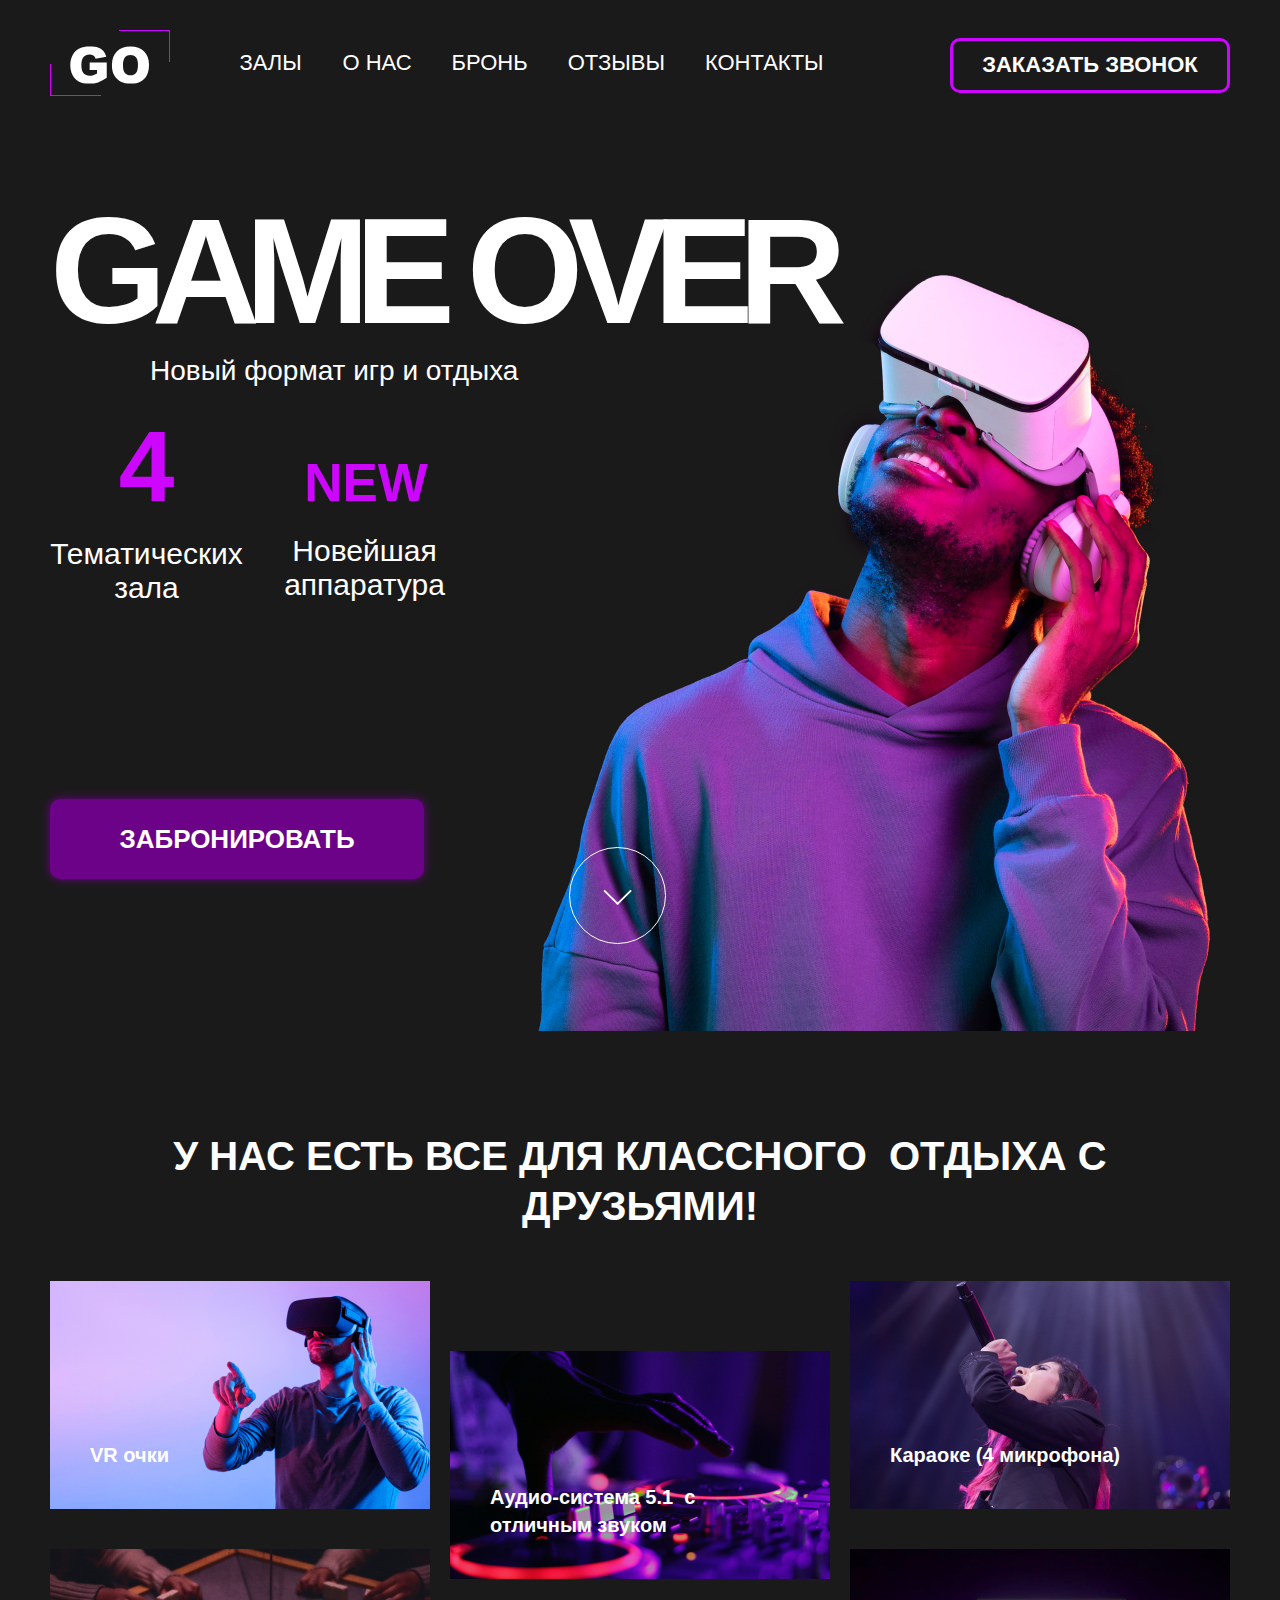
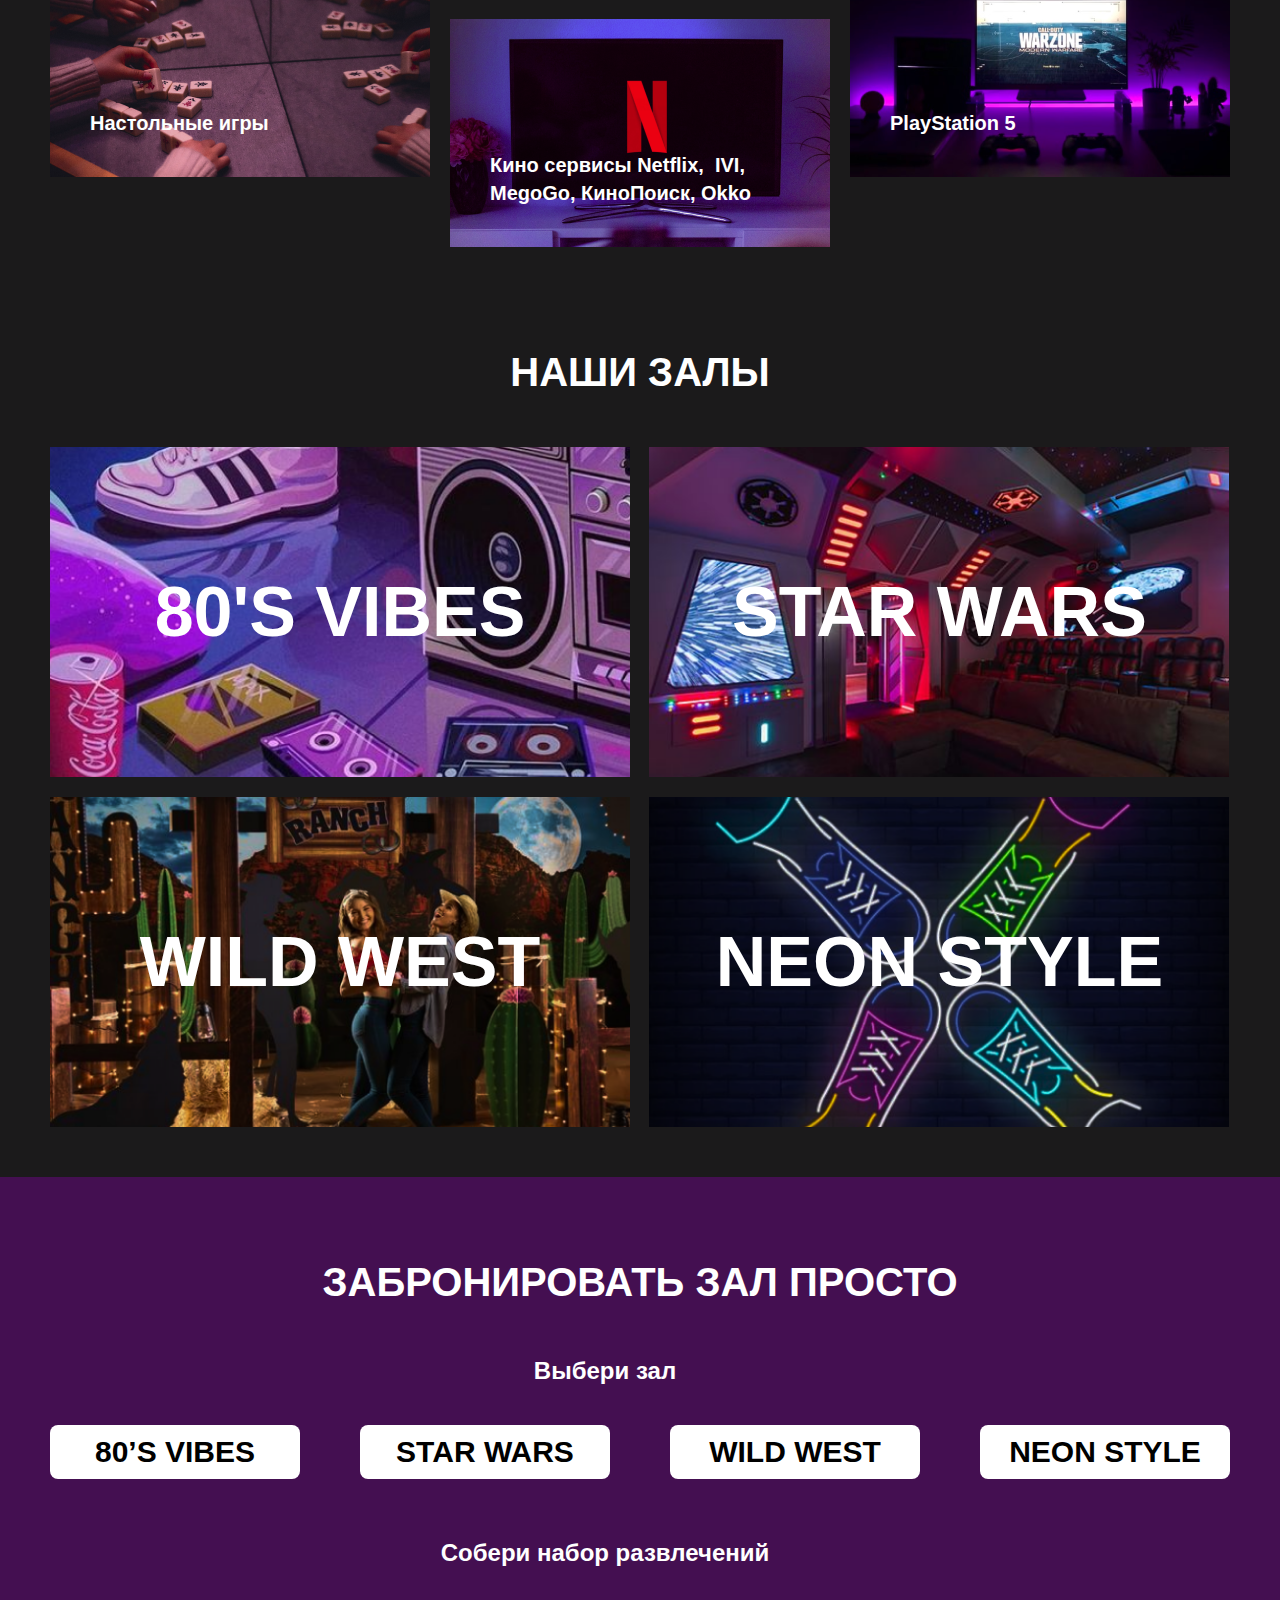
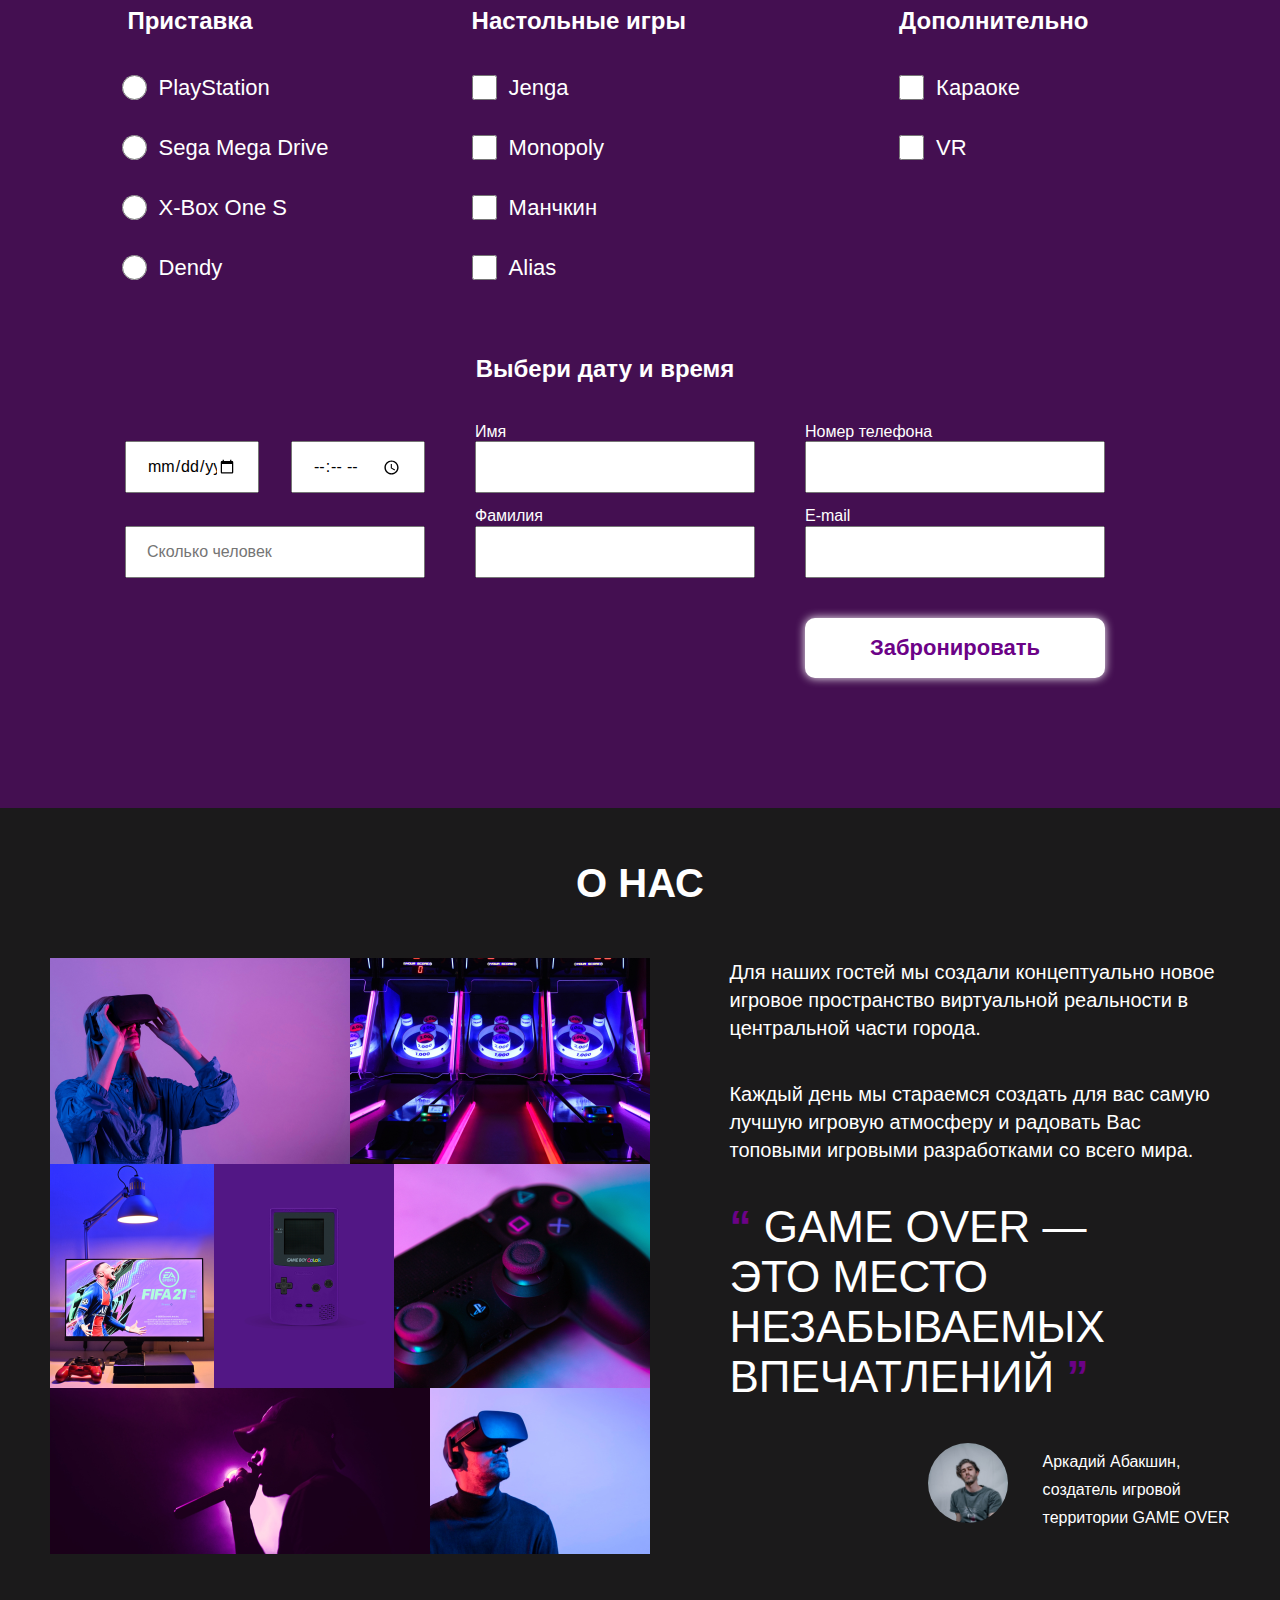
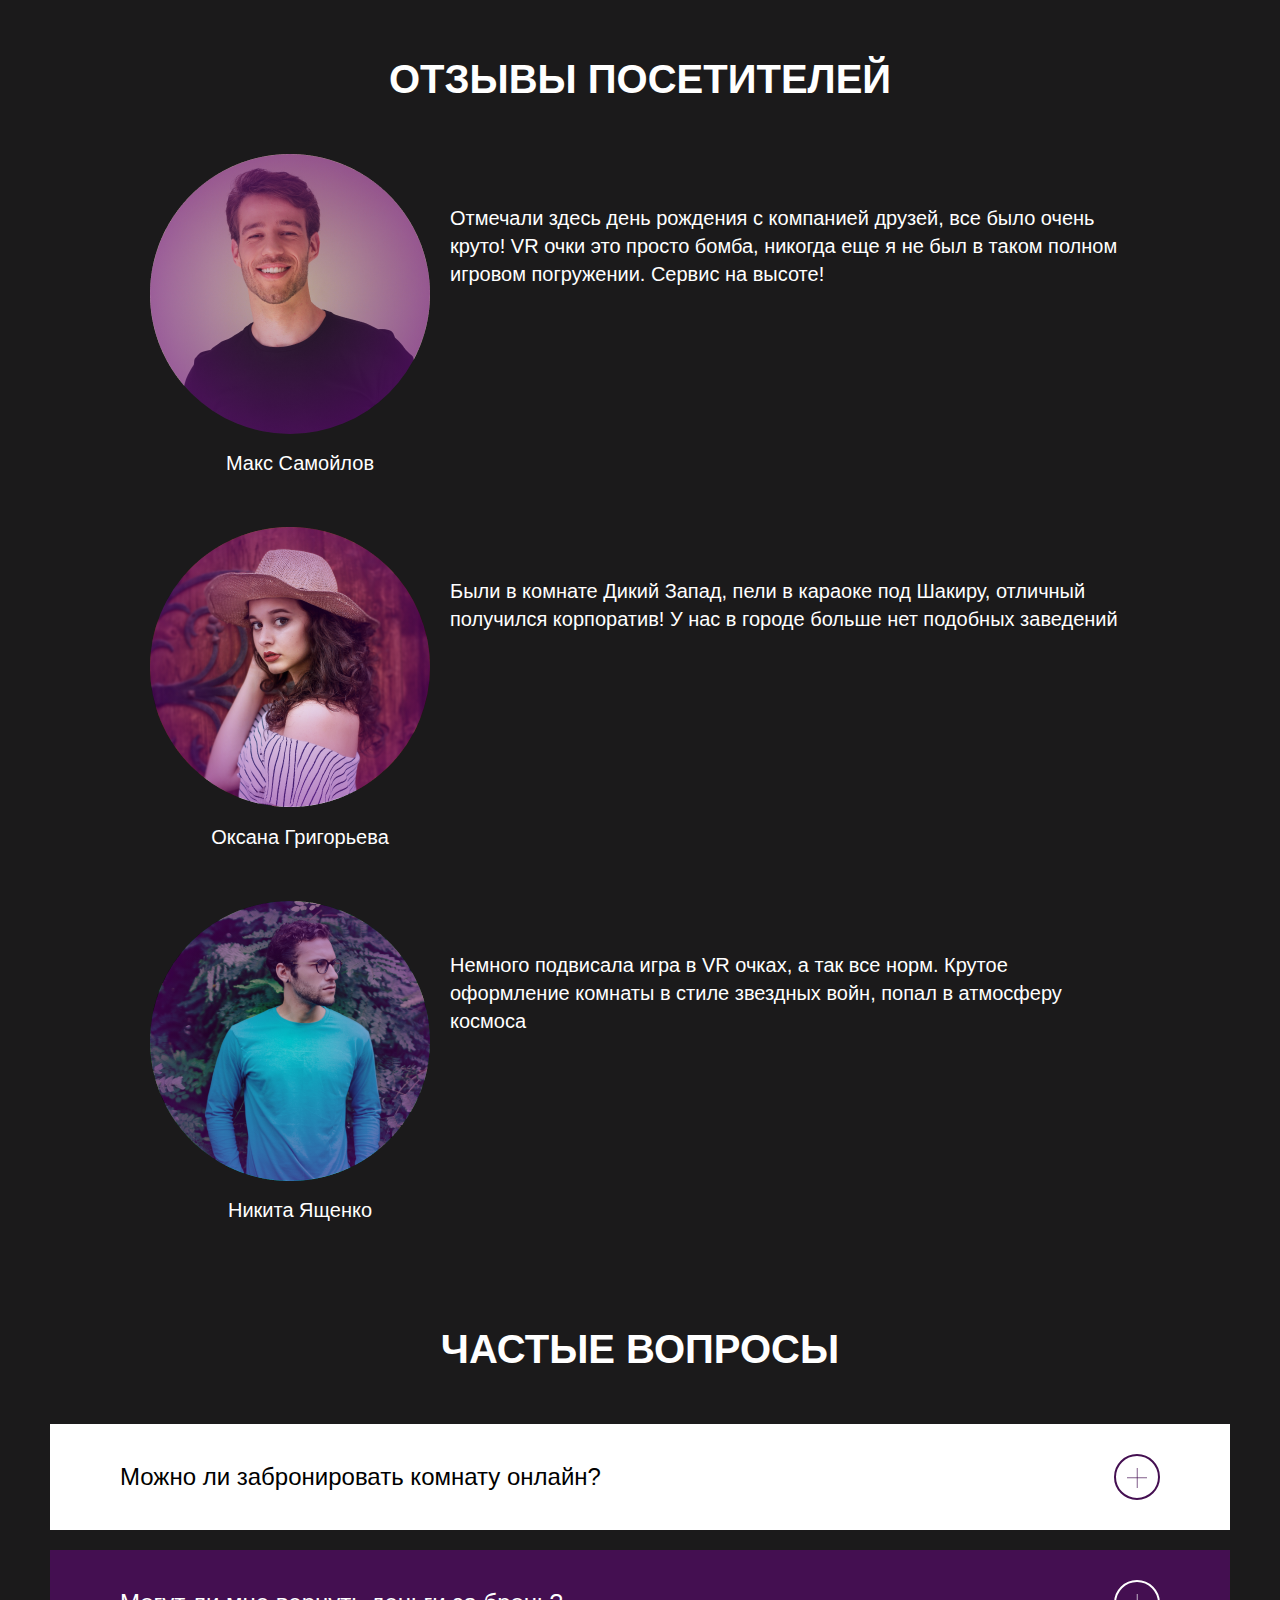
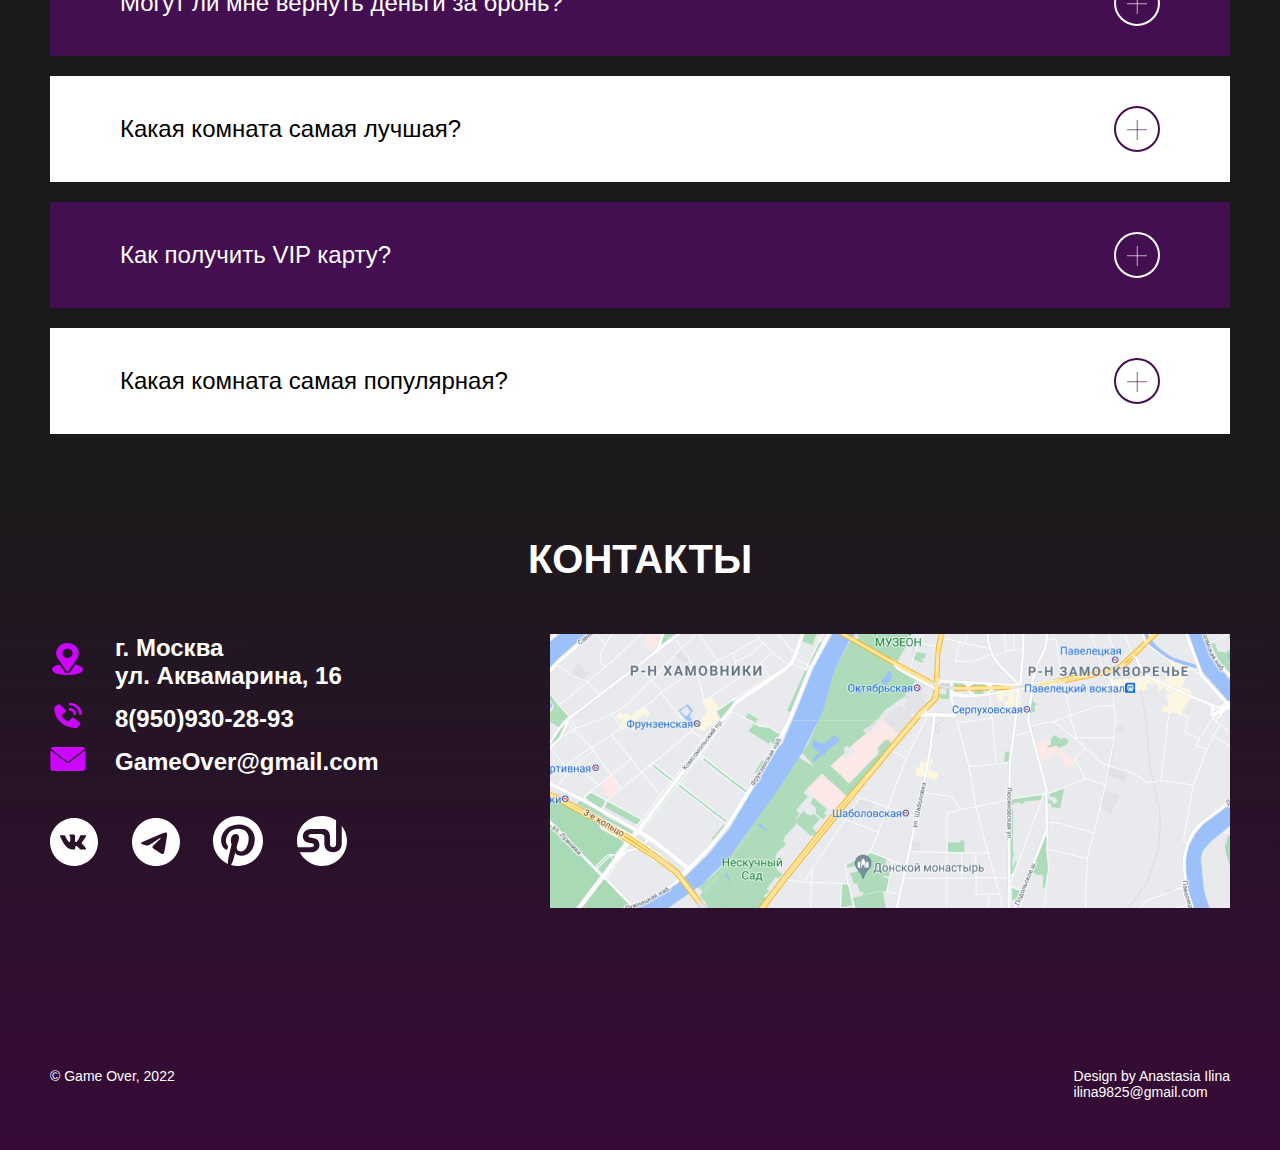
==== commit 7ab83fbd: "добавил var color" ====
--- a/index.html
+++ b/index.html
@@ -72,7 +72,7 @@
     </section>
      
     <section class="our" id="galery">
-      <div class="container">
+      <div class="container div__our">
           <h2 class="subtitle">У нас есть все для классного
             &nbsp;отдыха с друзьями!</h2>
           <ul class="our__list">
--- a/css/index.css
+++ b/css/index.css
@@ -1,3 +1,4 @@
+@import "var.css";
 @import "normalize.css";
 @import "global.css";
 @import "nav.css";
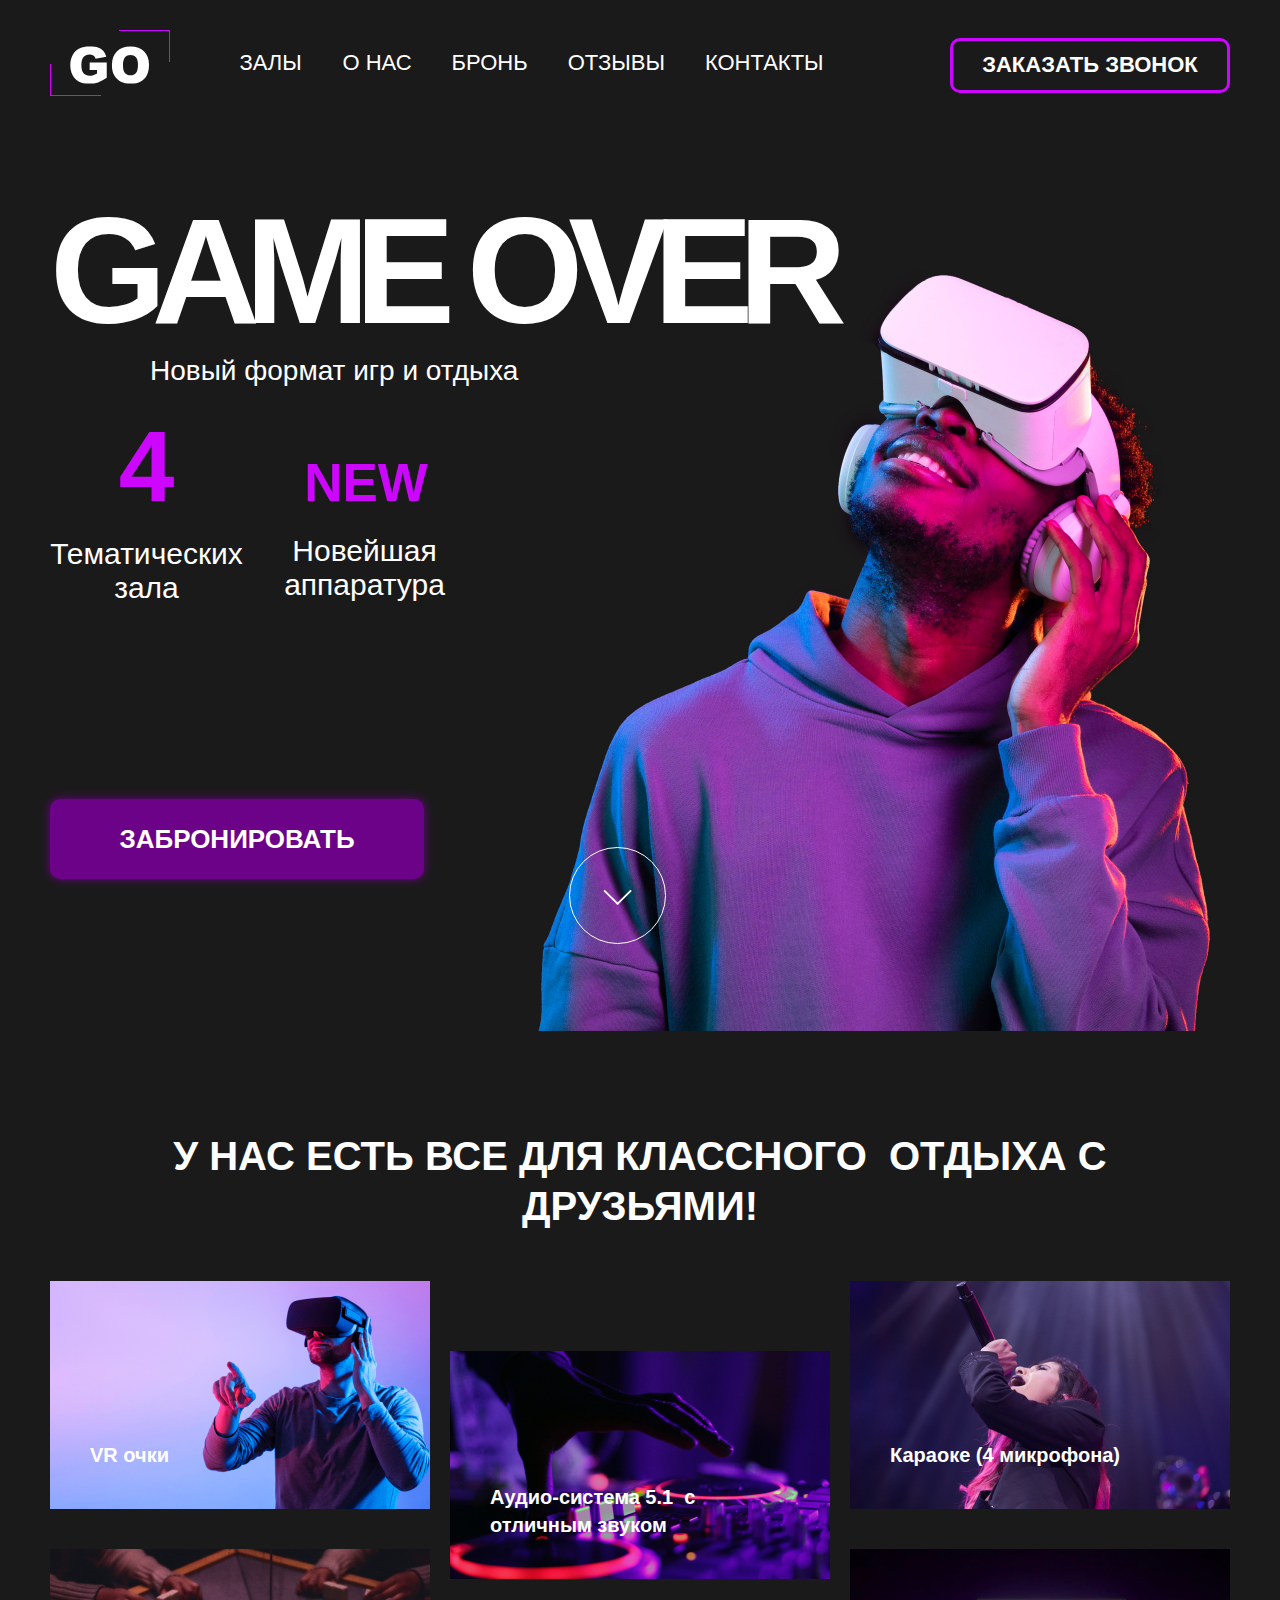
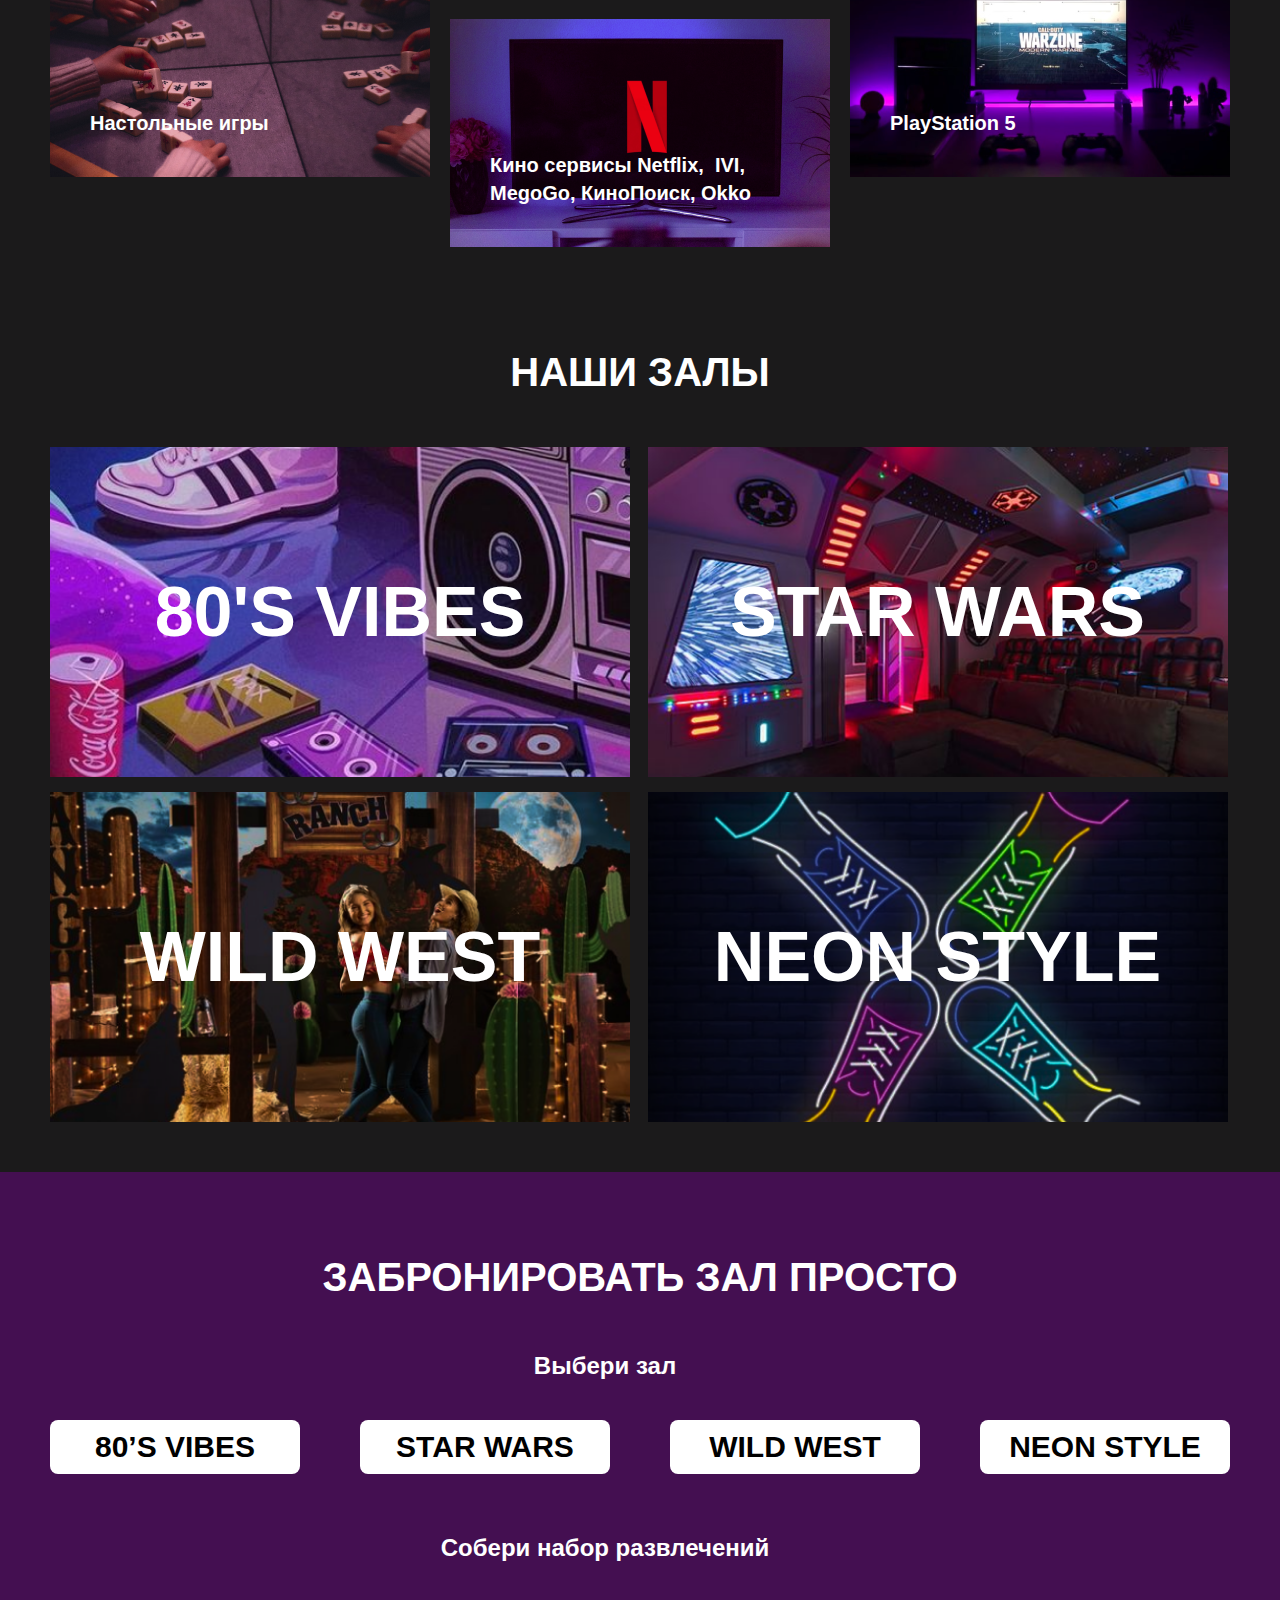
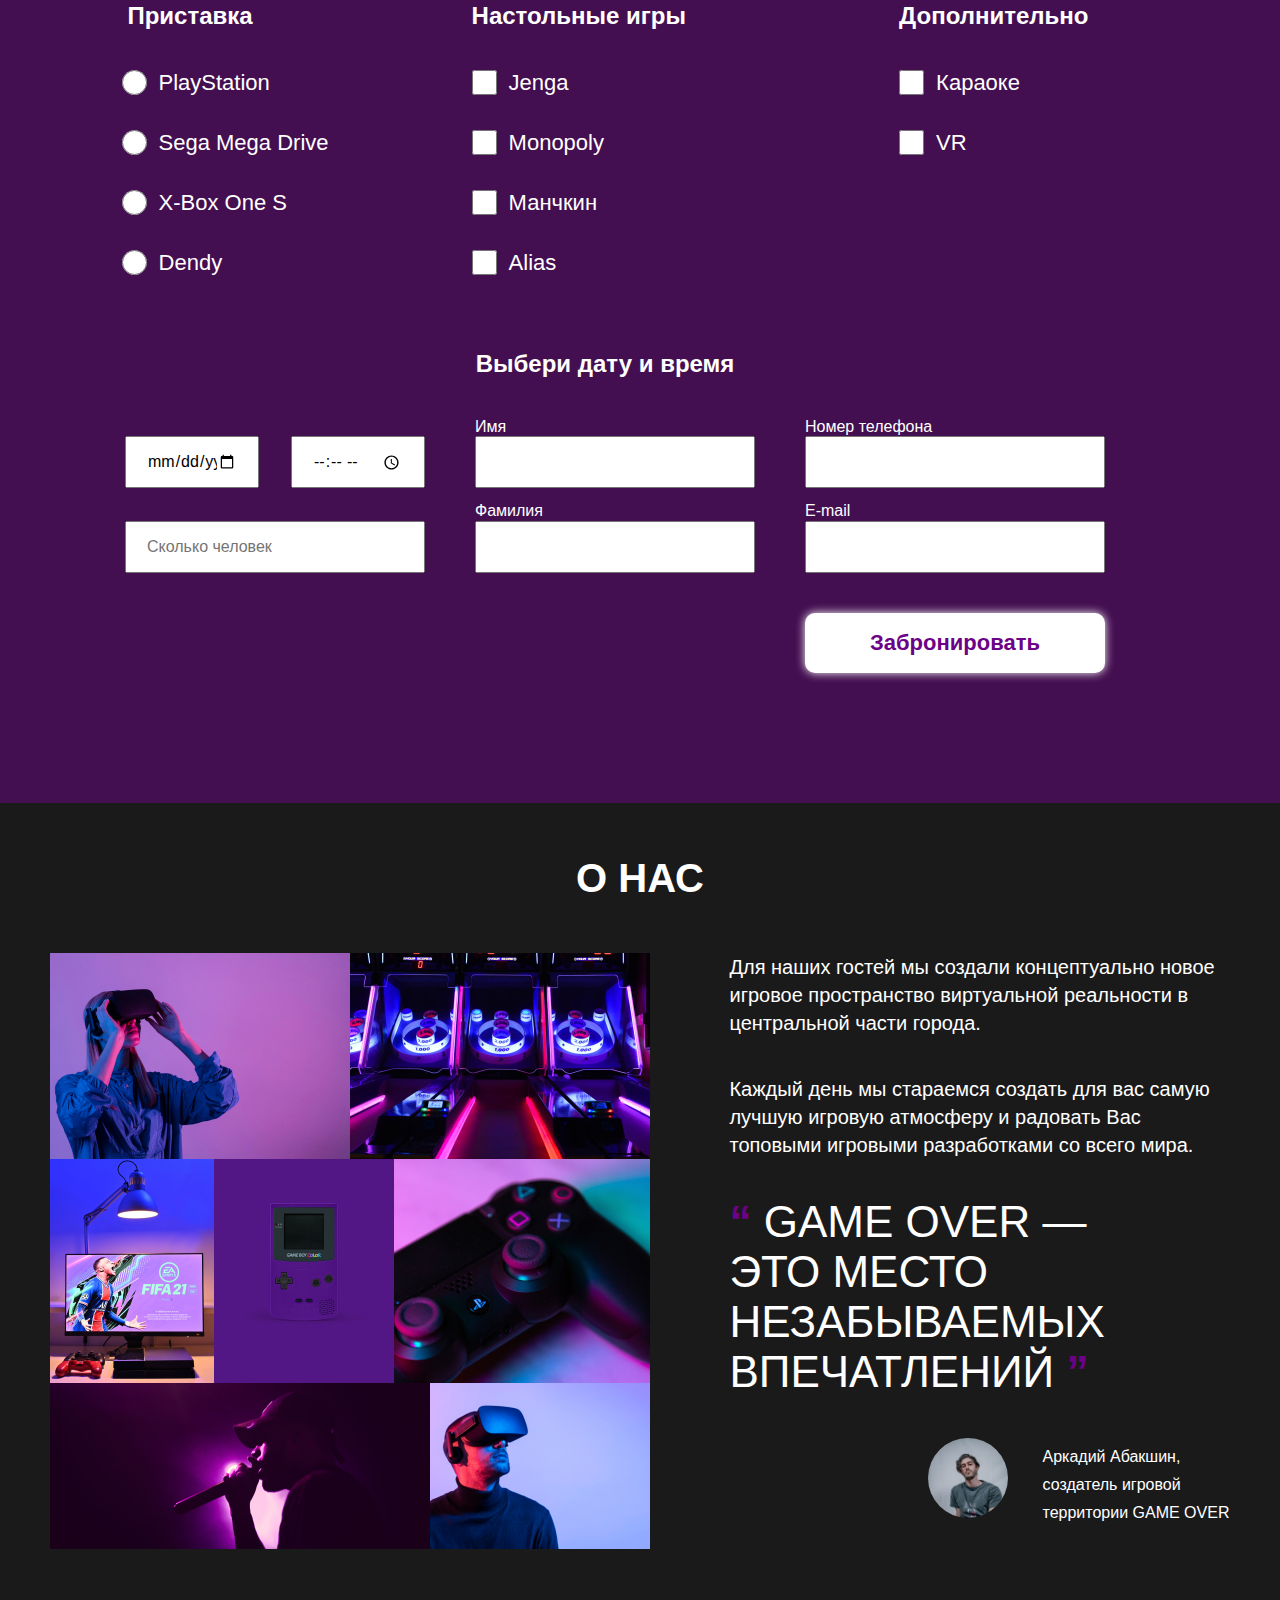
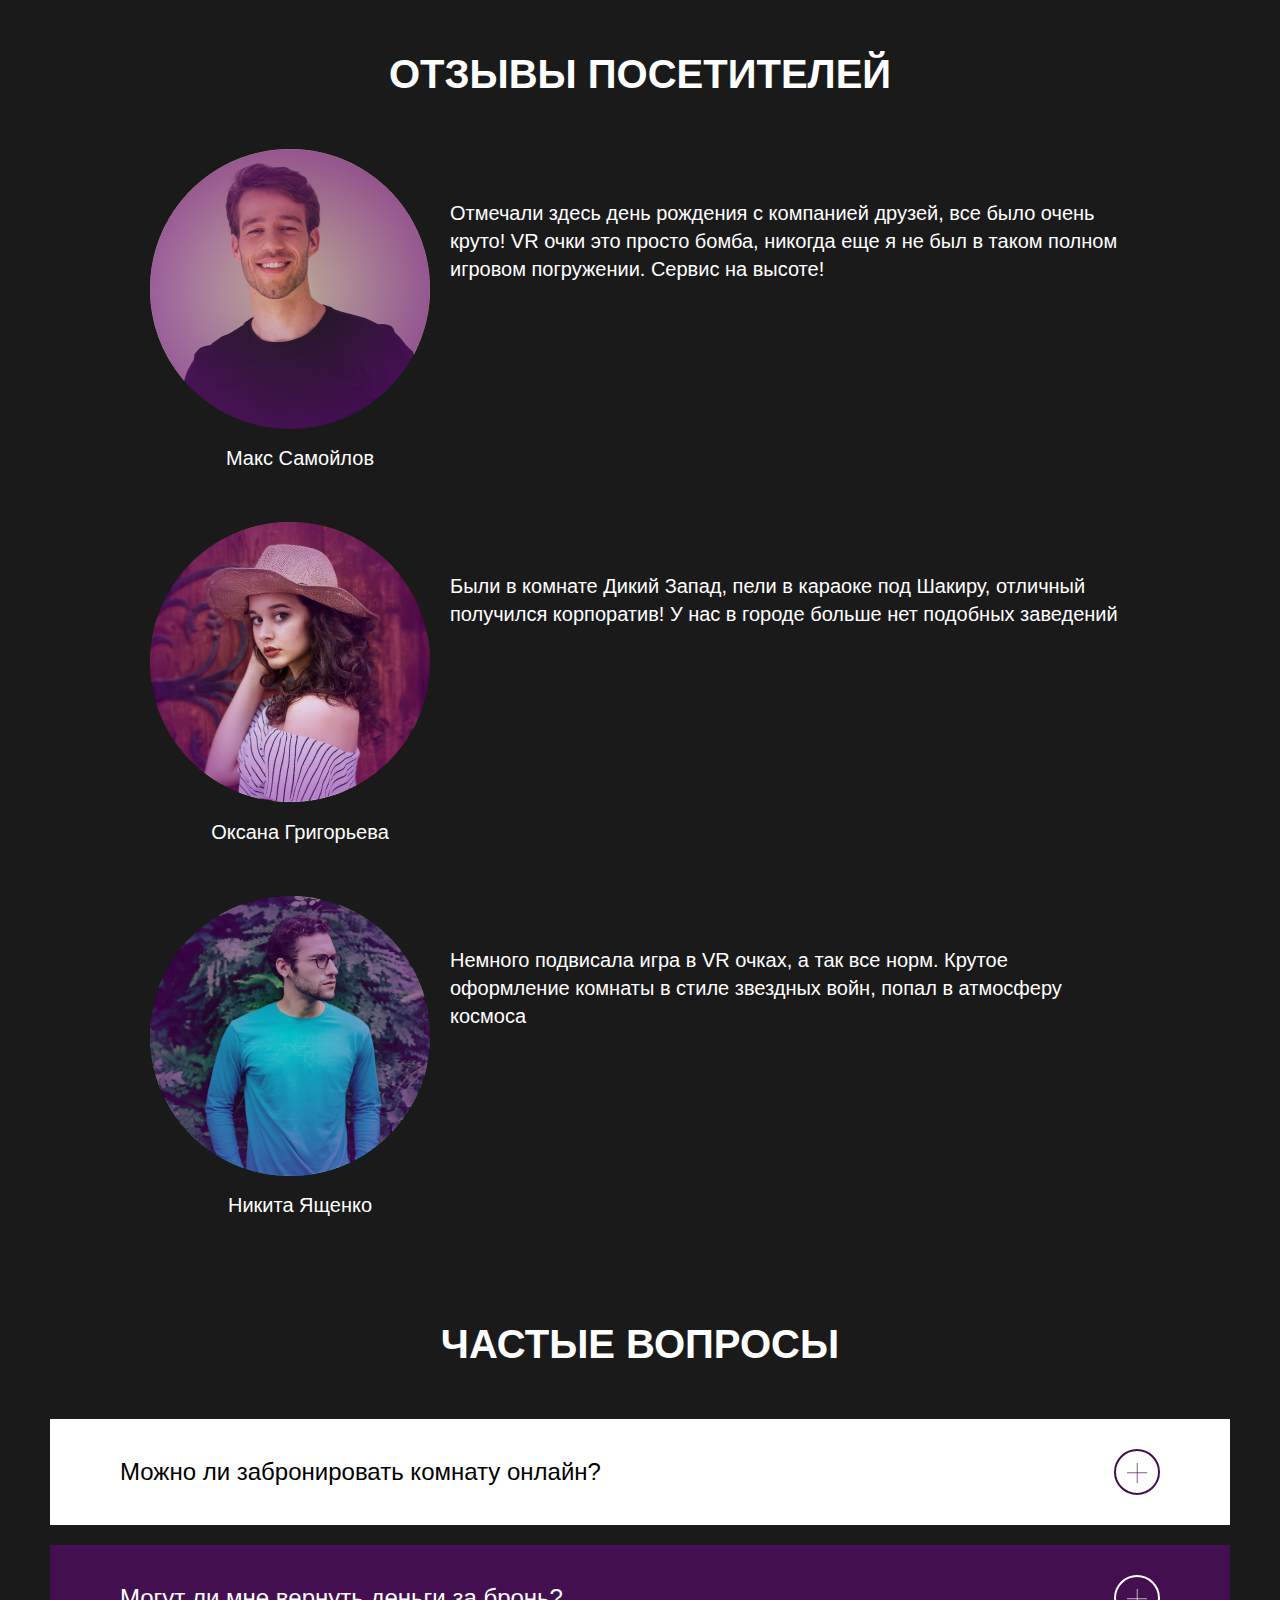
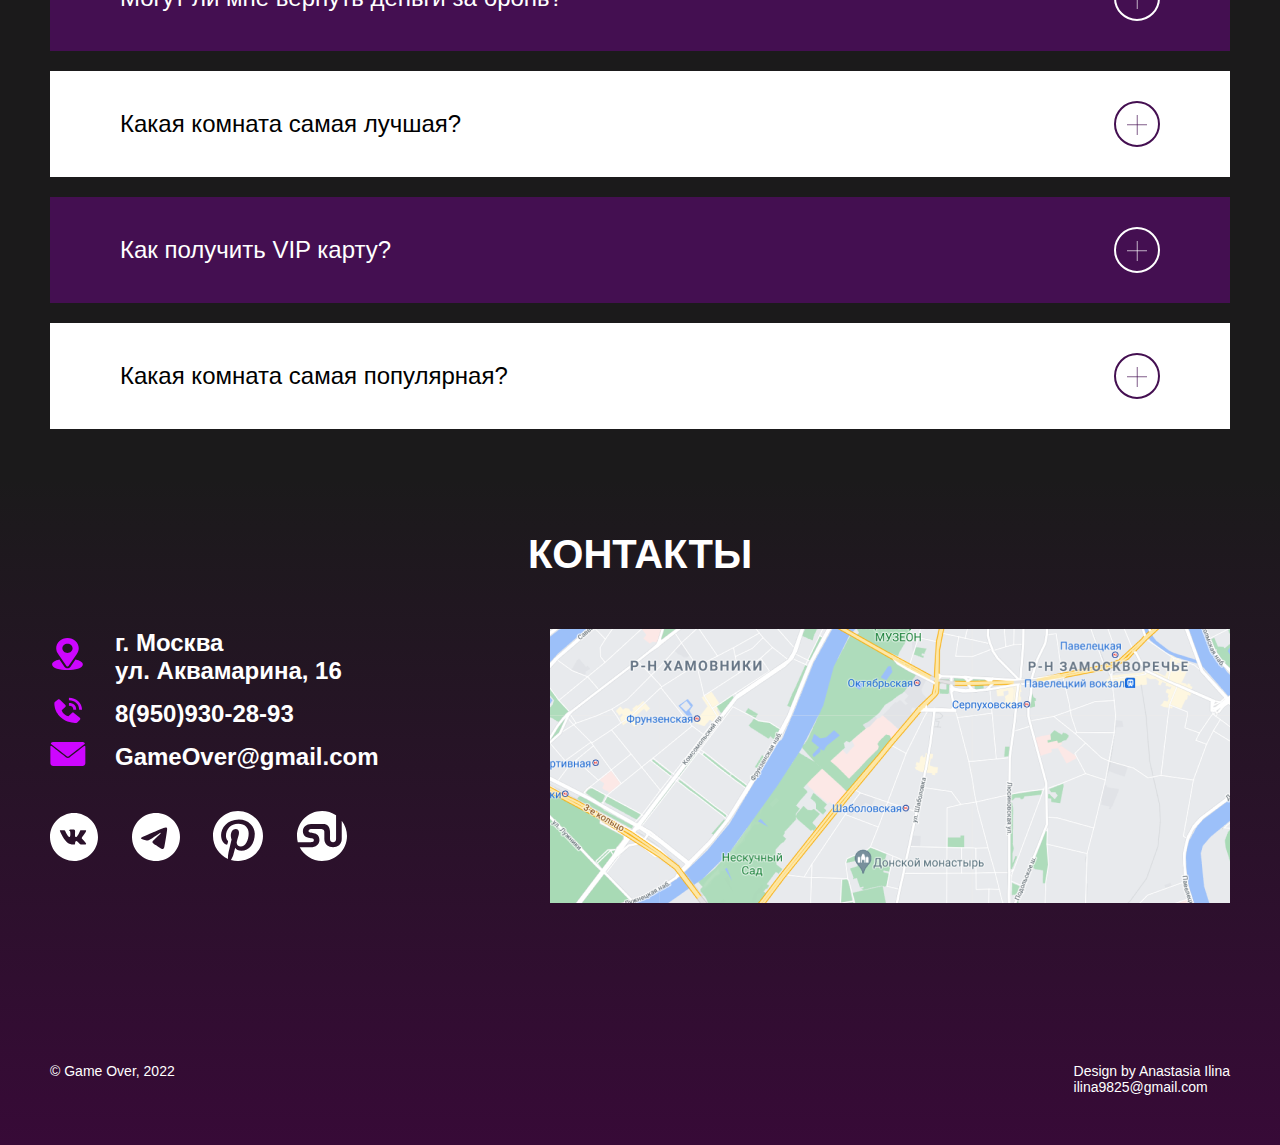
==== commit 0bad23ab: "add new html and grid" ====
--- a/index.html
+++ b/index.html
@@ -16,7 +16,7 @@
         <nav class="header__navigation">
           <ul class="header__list">                  
             <li class="header__item">
-                <a class="header__link" href="#" > залы</a>
+                <a class="header__link" href="#room" > залы</a>
             </li>
             <li class="header__item">
                 <a class="header__link" href="#" > О нас</a>
@@ -99,21 +99,21 @@
         </div>
     </section>
 
-    <section class="halls">
+    <section class="halls" id="room">
         <div class="container">
           <h2 class="subtitle">наши залы</h2>
           <ul class="halls__list">
             <li class="halls__item old-vibes" >
-              <a href="#" class="halls__link">80's 
+              <a href="vibes.html" class="halls__link">80's 
               vibes</a></li>
             <li class="halls__item star-wars" >
-              <a href="#" class="halls__link">star 
+              <a href="wars.html" class="halls__link">star 
               wars</a> </li>
             <li class="halls__item wild-west" >
-              <a href="#" class="halls__link">wild 
+              <a href="west.html" class="halls__link">wild 
               west</a> </li>
             <li class="halls__item neon-style" >
-              <a href="#" class="halls__link"> neon
+              <a href="neon.html" class="halls__link"> neon
                style</a></li>
           </ul>
         </div>
@@ -388,9 +388,7 @@
               <p class="footer__bottom-right-text">Design by Anastasia Ilina</p>
               <a class="footer__bottom-right-link link__link" href="mailto:ilina9825@gmail.com">ilina9825@gmail.com</a>
             </div>
-            
           </div>
-
         </div>
     </footer>
   </body>
--- a/css/index.css
+++ b/css/index.css
@@ -6,6 +6,7 @@
 @import "banner.css";
 @import "our.css";
 @import "halls.css";
+@import "rooms.css";
 @import "booking.css";
 @import "faq.css";
 @import "about-us.css";
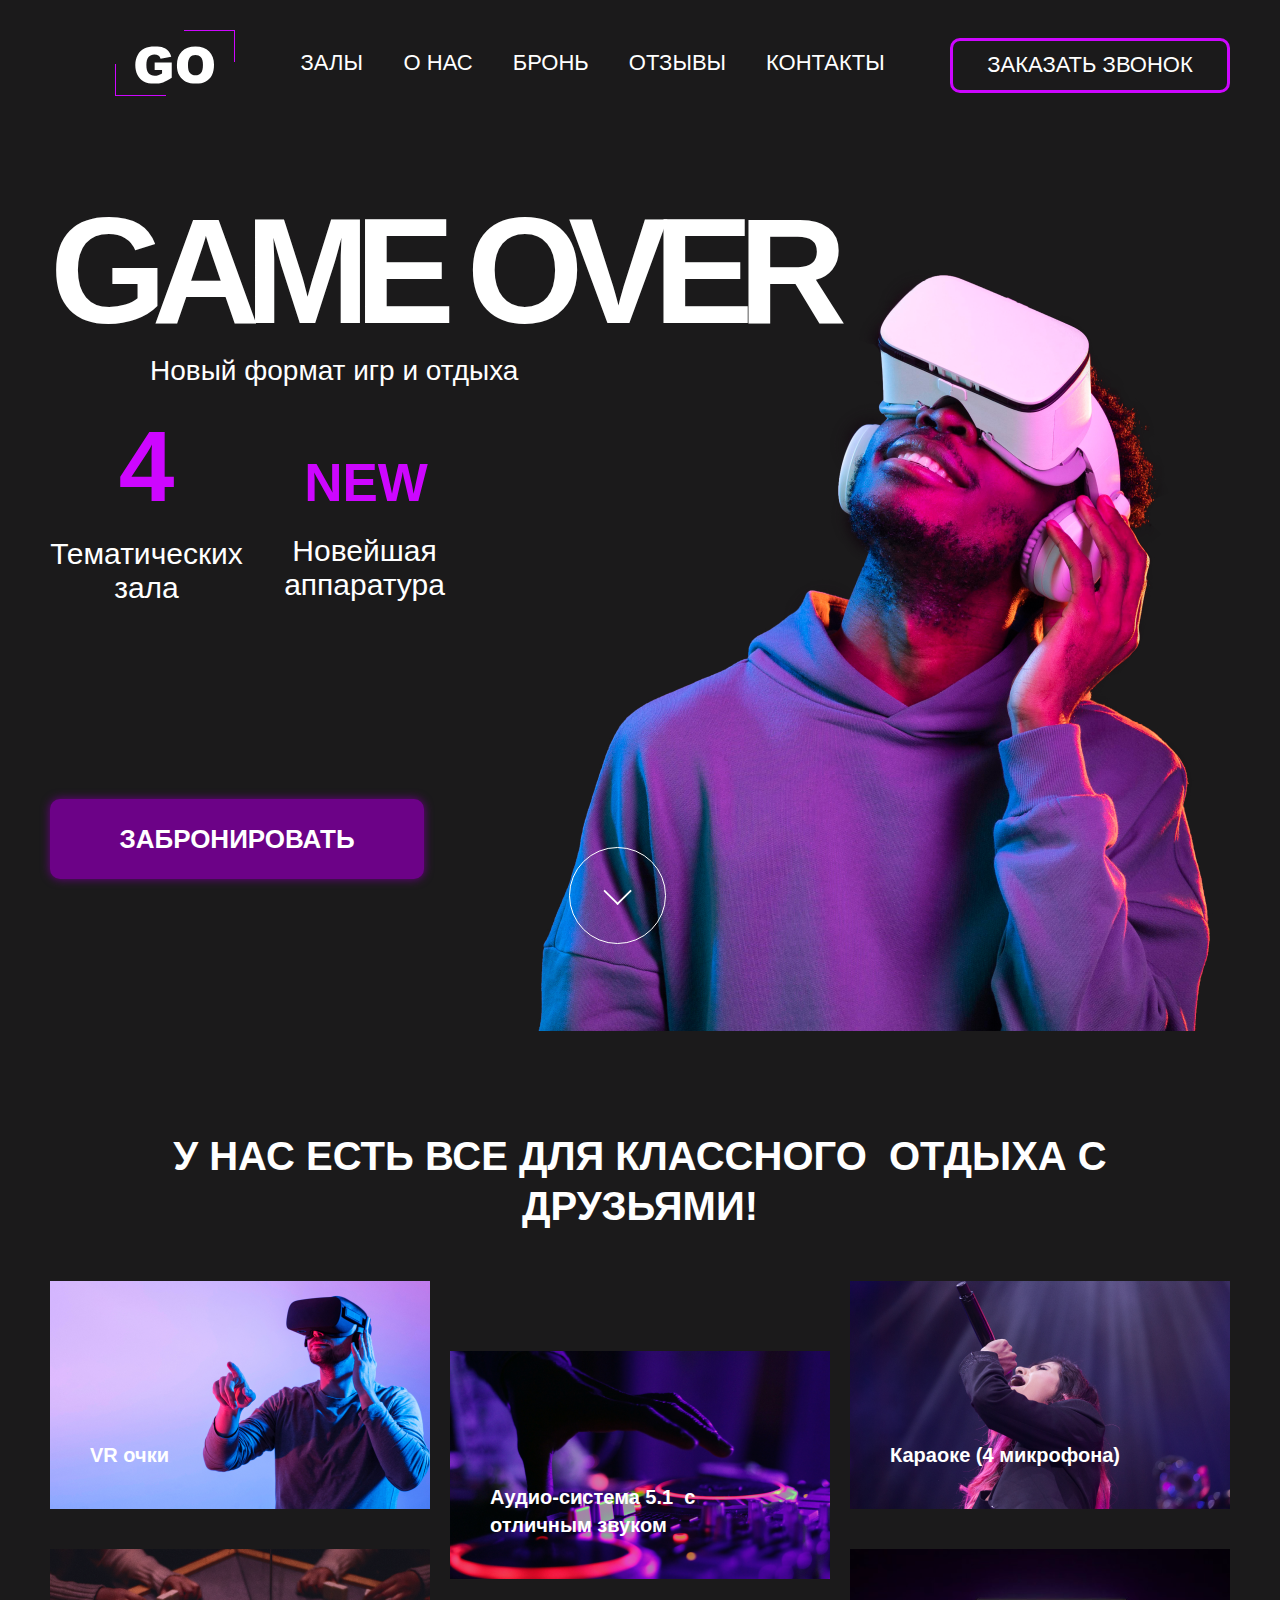
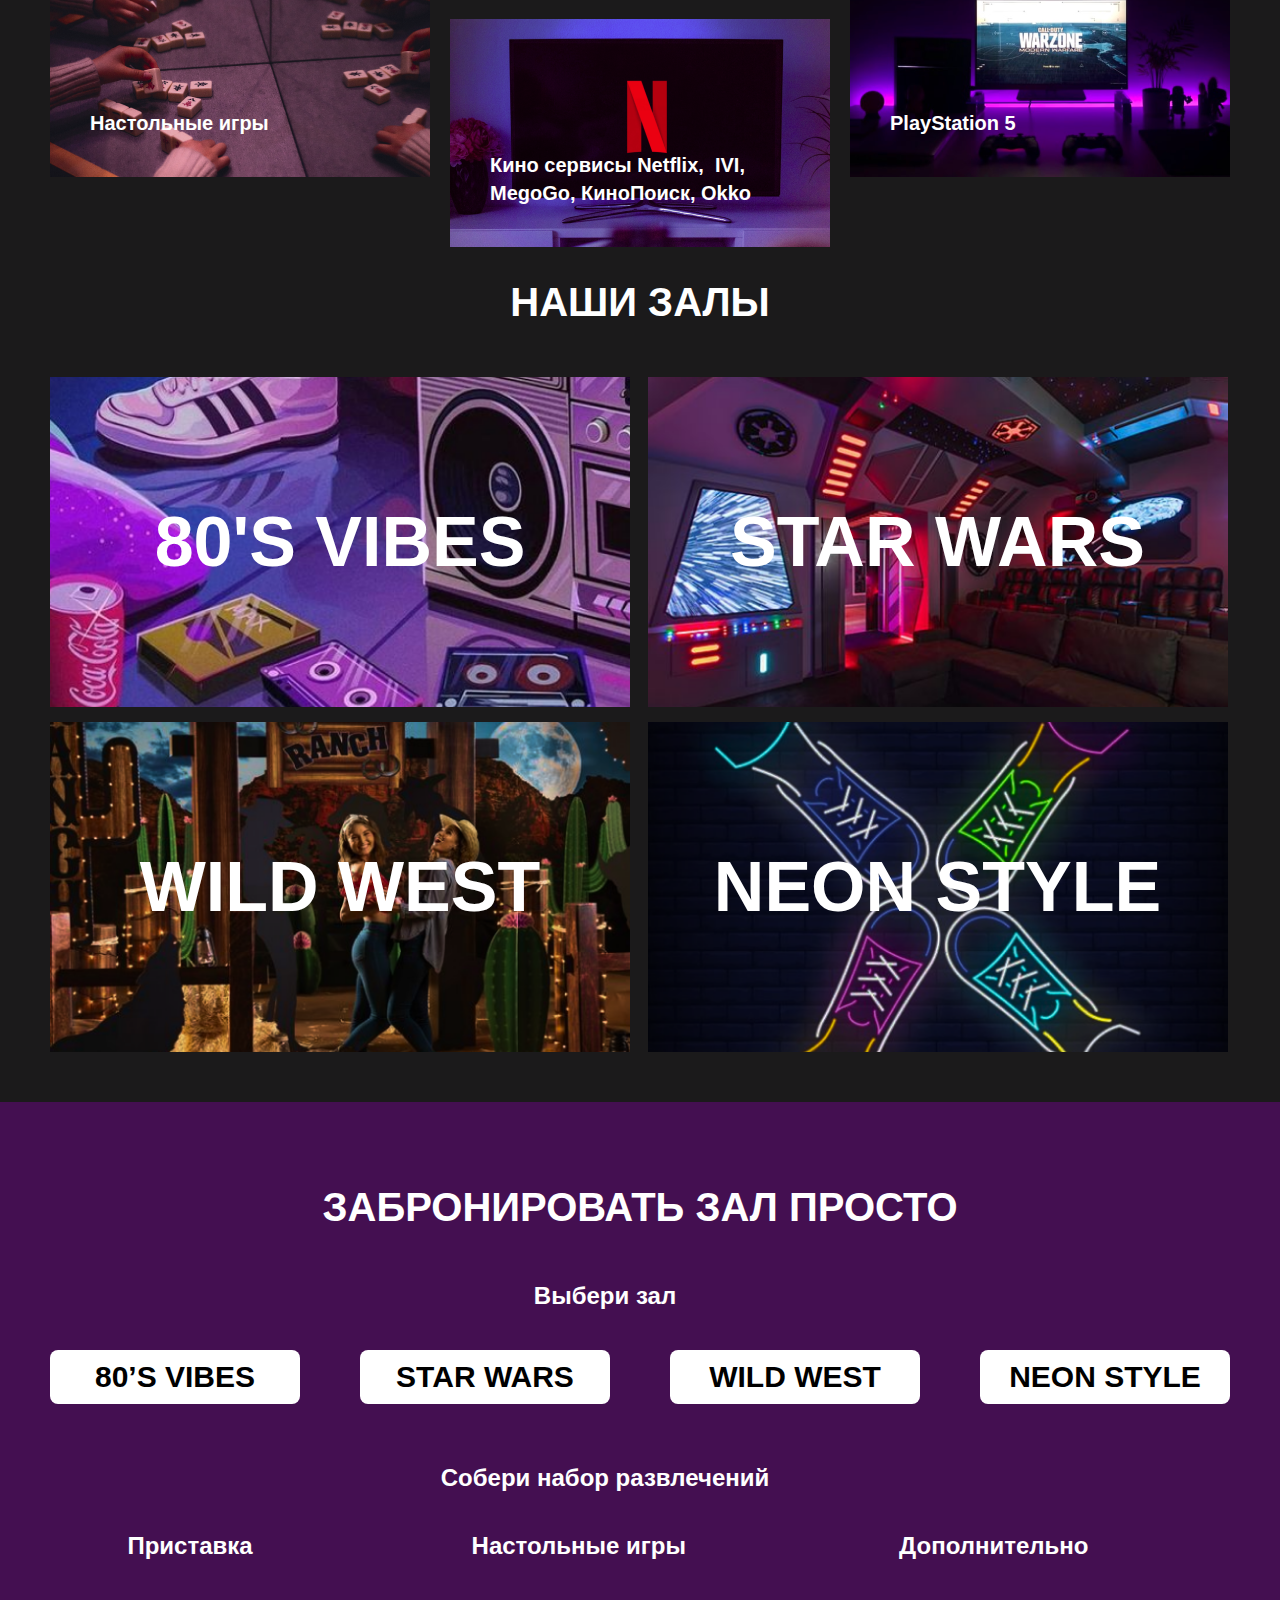
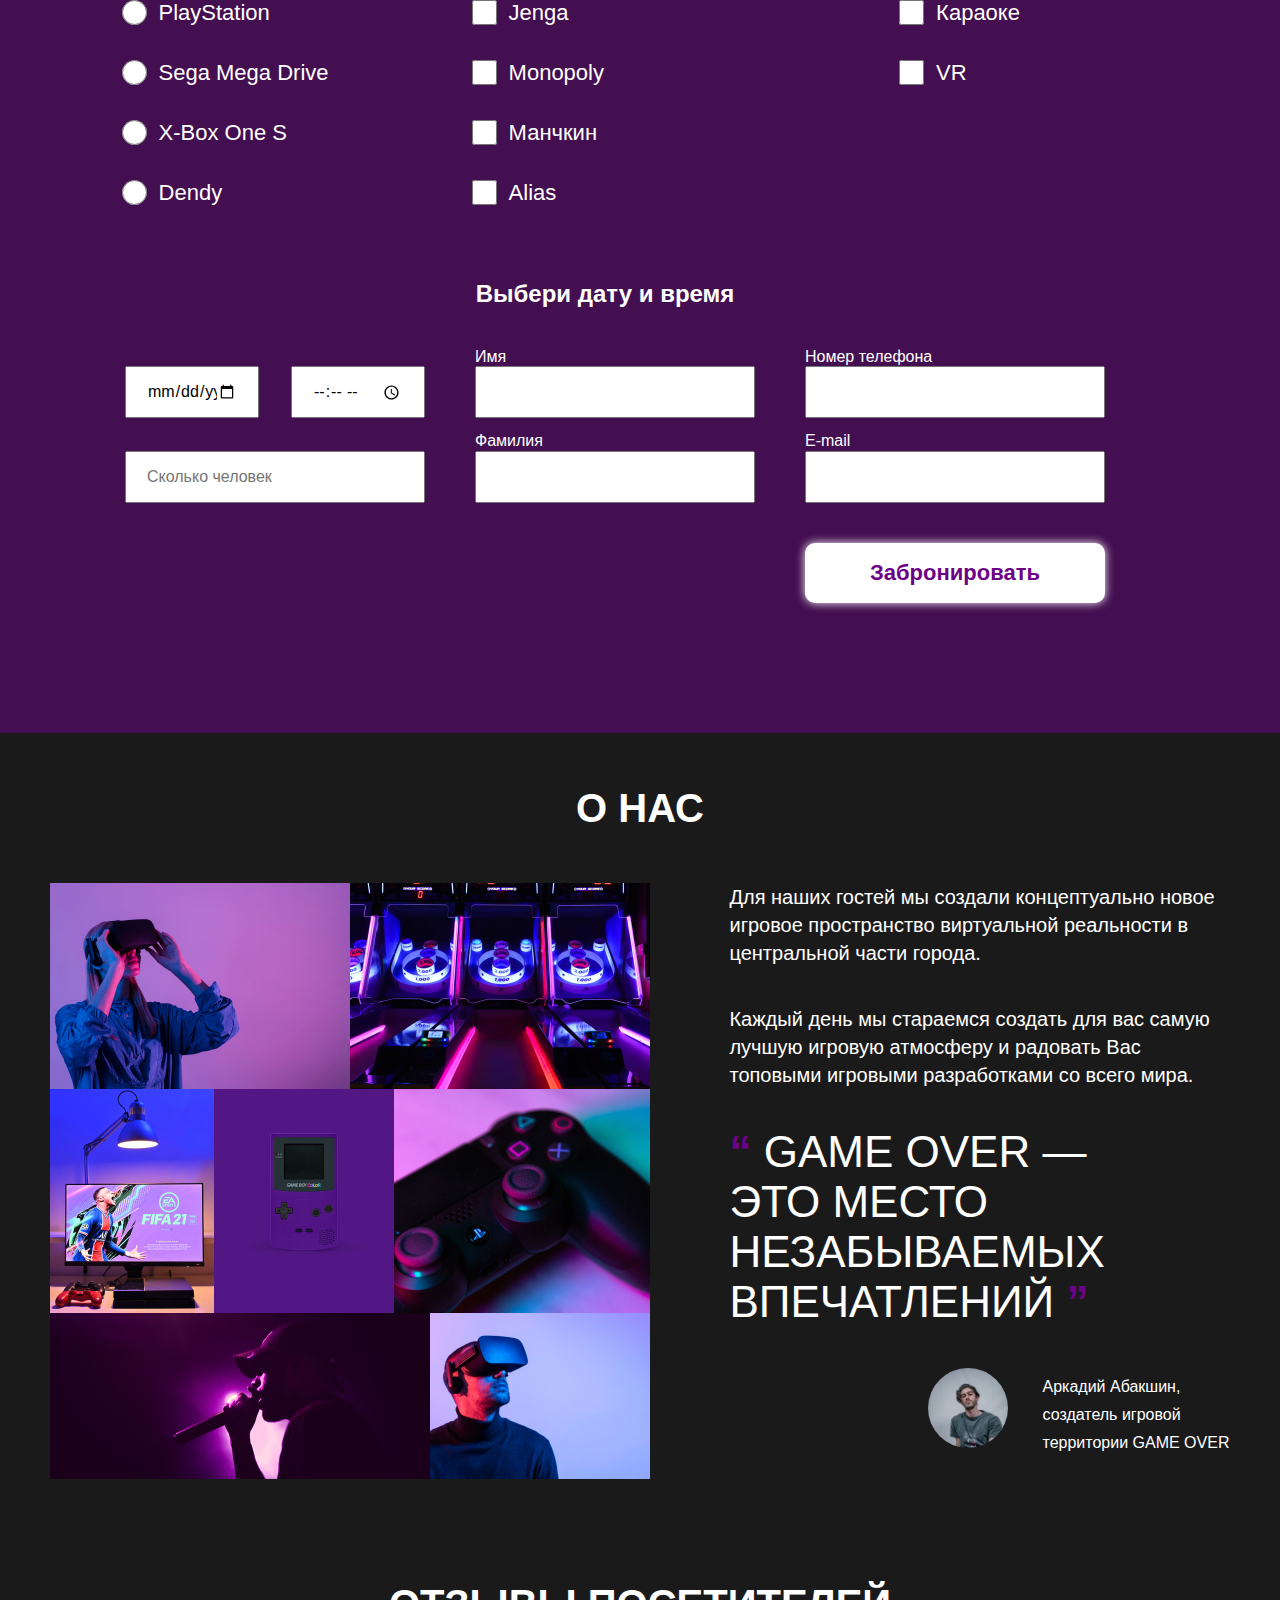
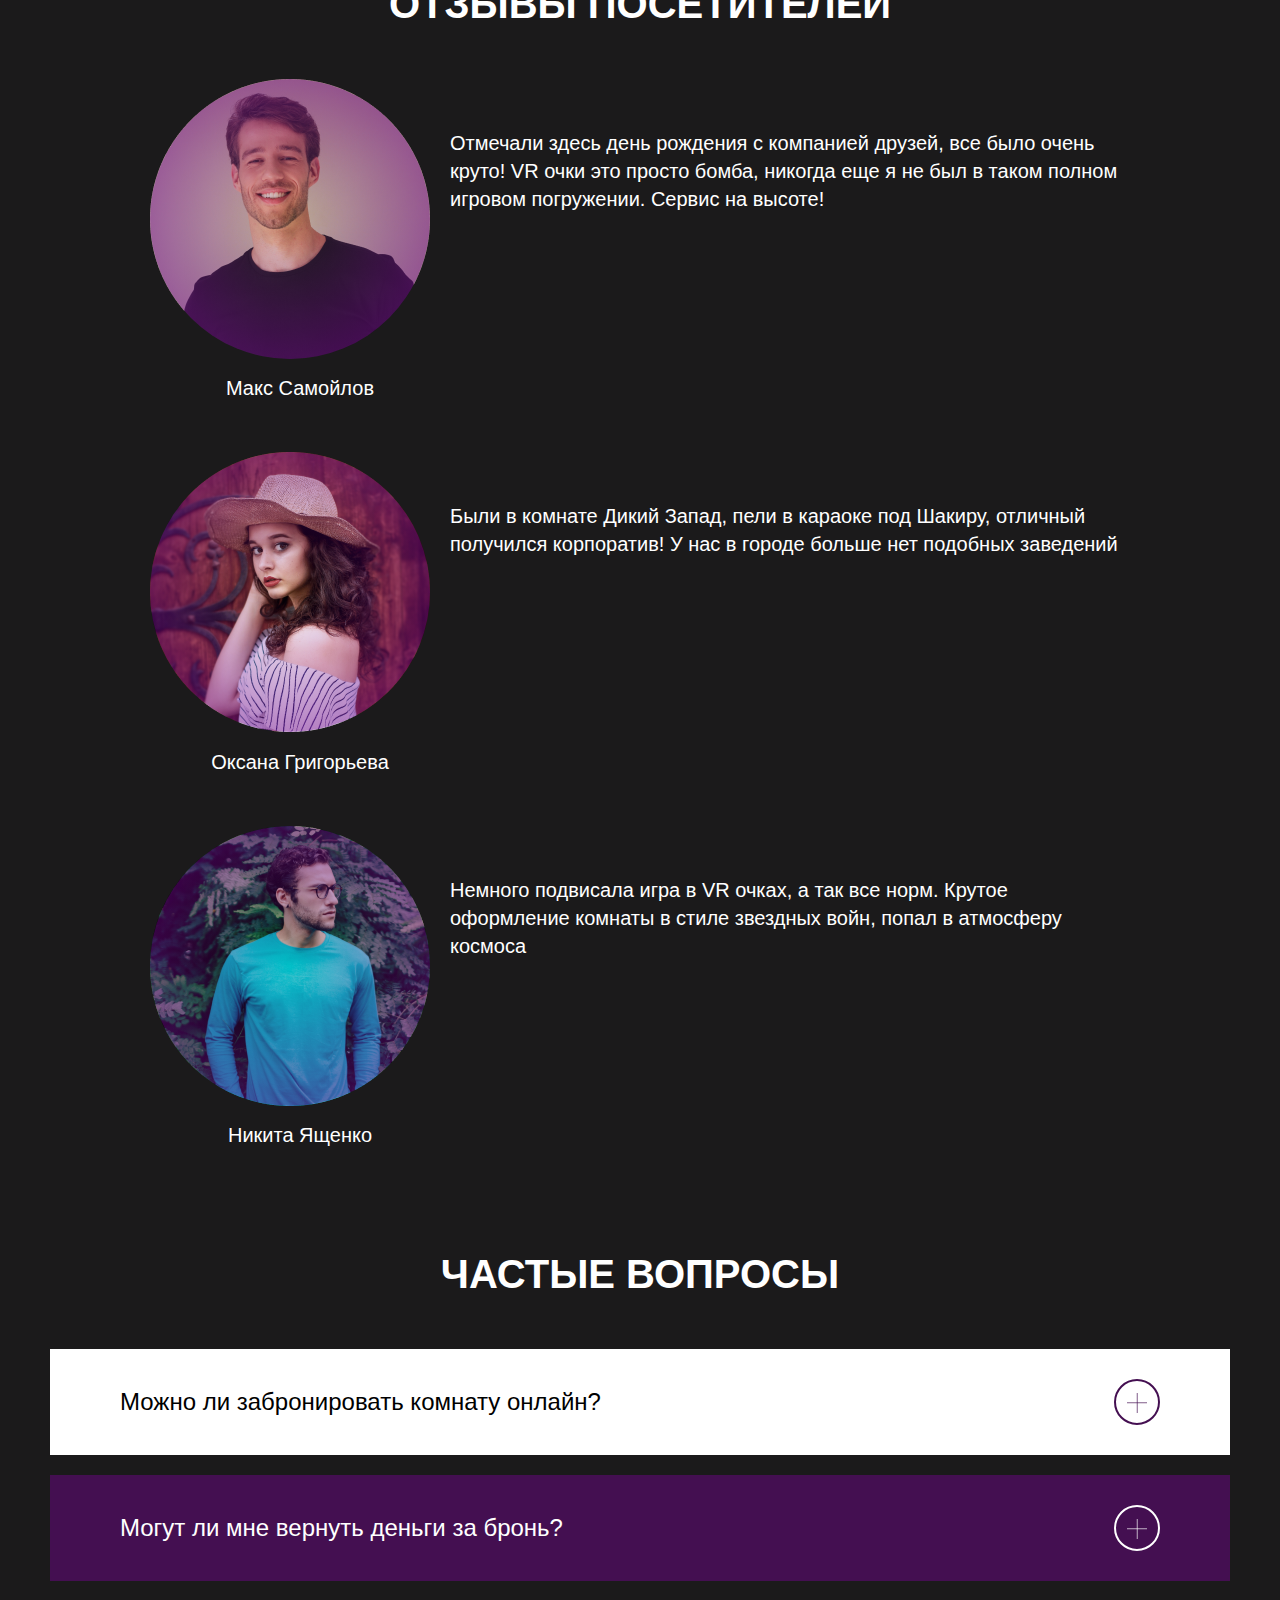
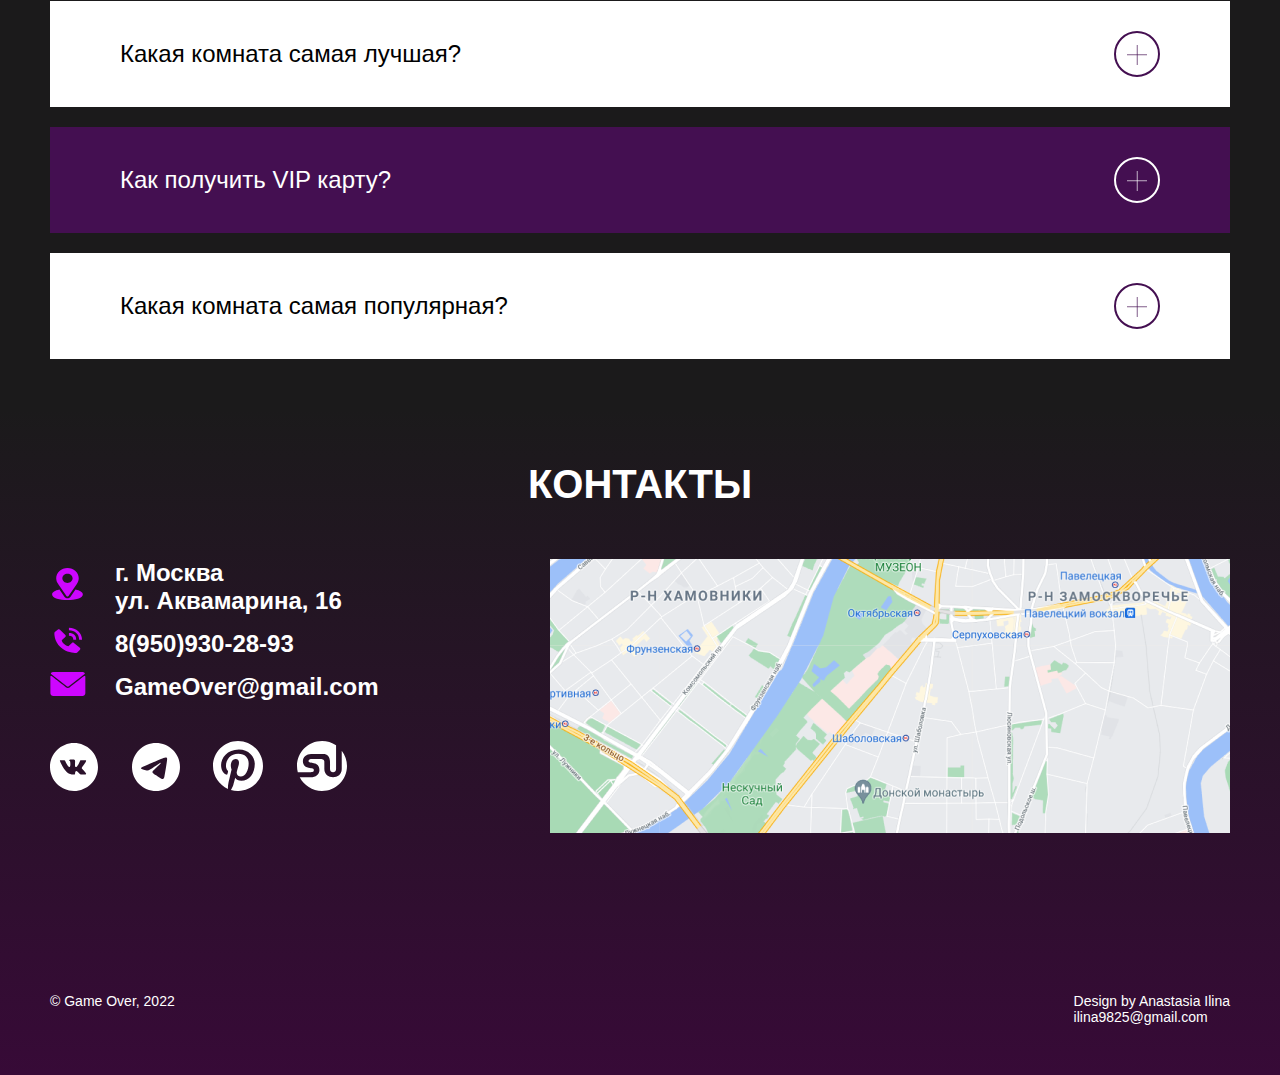
==== commit 8e728c62: "изменил пути для pages" ====
--- a/index.html
+++ b/index.html
@@ -10,6 +10,7 @@
   <body>
     <header class="header">
       <div class="container burger">
+        <div class="header__burger"></div>
         <div class="logo" tabindex="1">
           <img class="header__image" src="img/logo/logo.svg" alt="Логотип компании GO">
         </div>     
@@ -59,13 +60,7 @@
                   </li>
                 </ul>
               </div>
-
-             
-                <a href="#booking" class="banner__button banner__button-btn">Забронировать</a>
-            
-              <!--
-                <a href="#galery" class="banner__button banner__button-btn2" tabindex="9"></a>
-              -->
+              <a href="#booking" class="banner__button banner__button-btn">Забронировать</a>
               <a href="#galery" class="banner__button-push" ></a>           
             </div>
           </div>
--- a/css/index.css
+++ b/css/index.css
@@ -11,5 +11,5 @@
 @import "faq.css";
 @import "about-us.css";
 @import "comment.css";
-@import "address.css";
+@import "footer.css";
 @import "booking.css";
